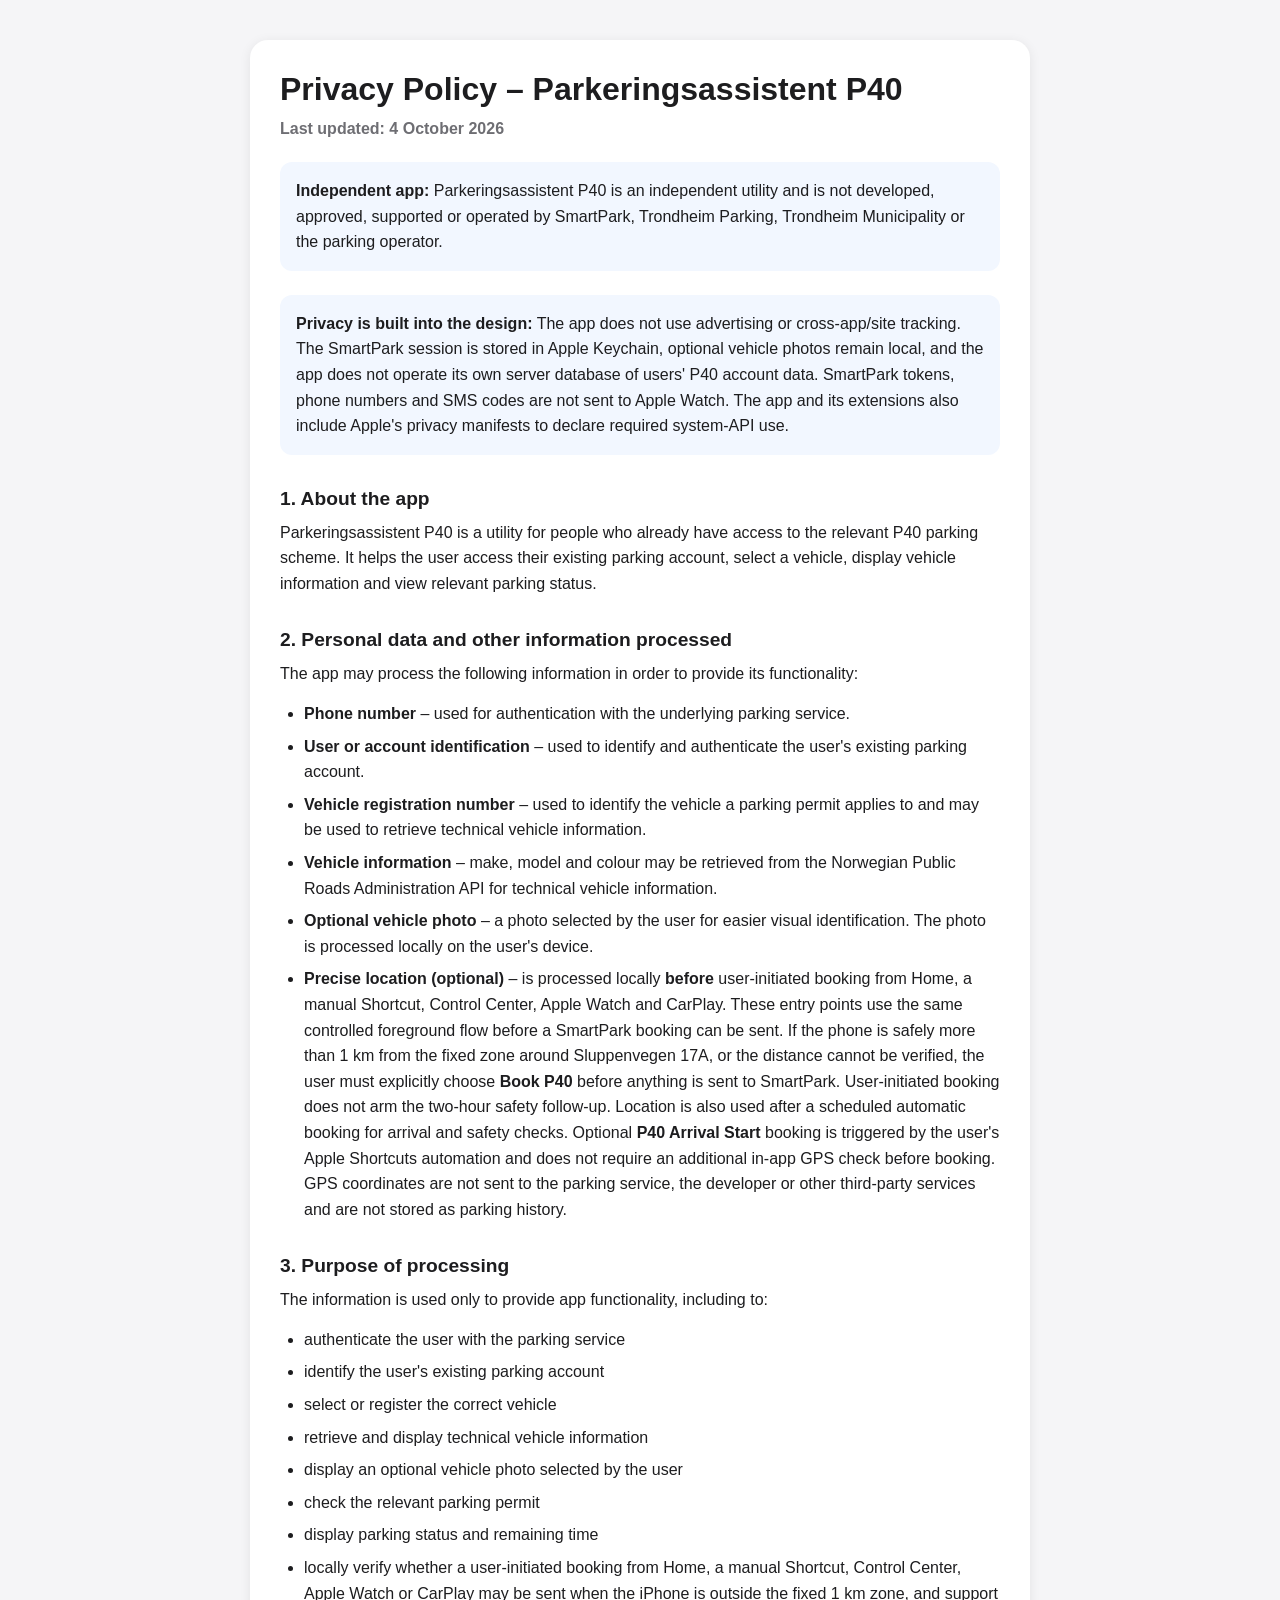
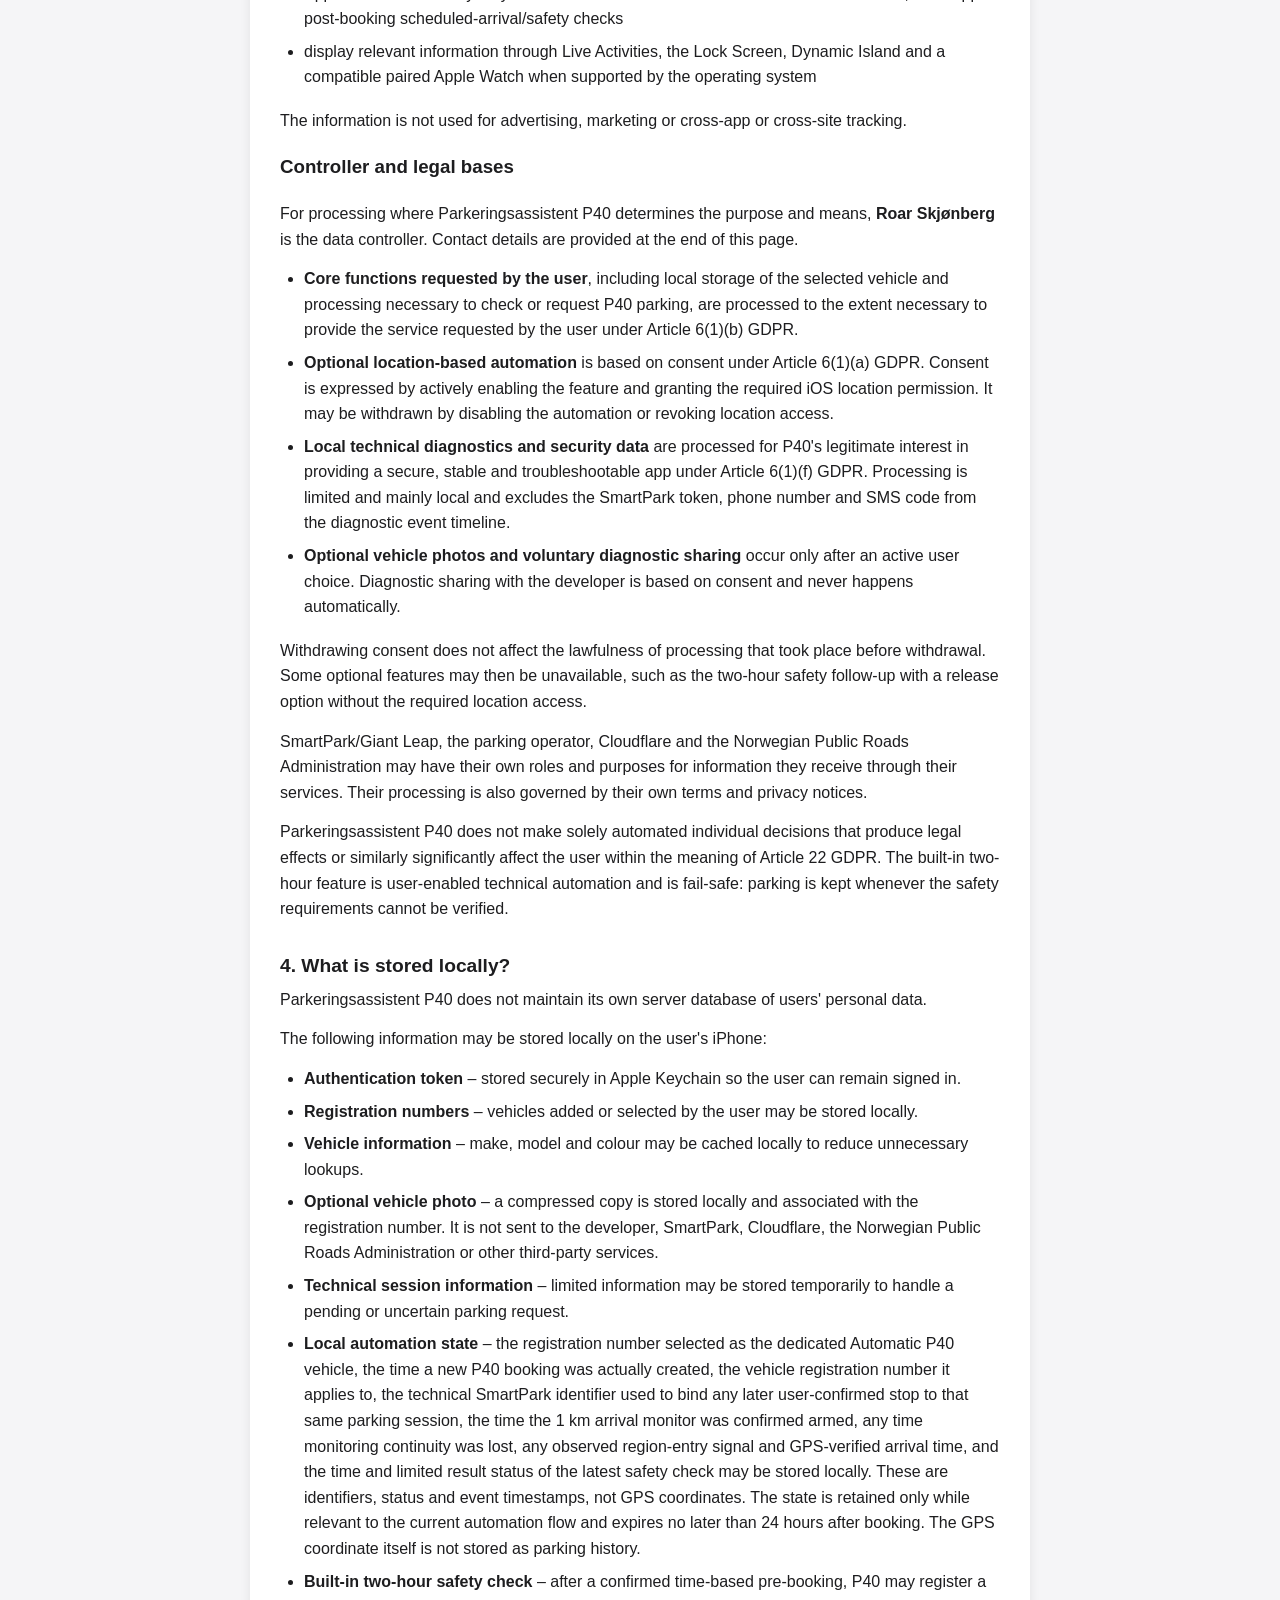
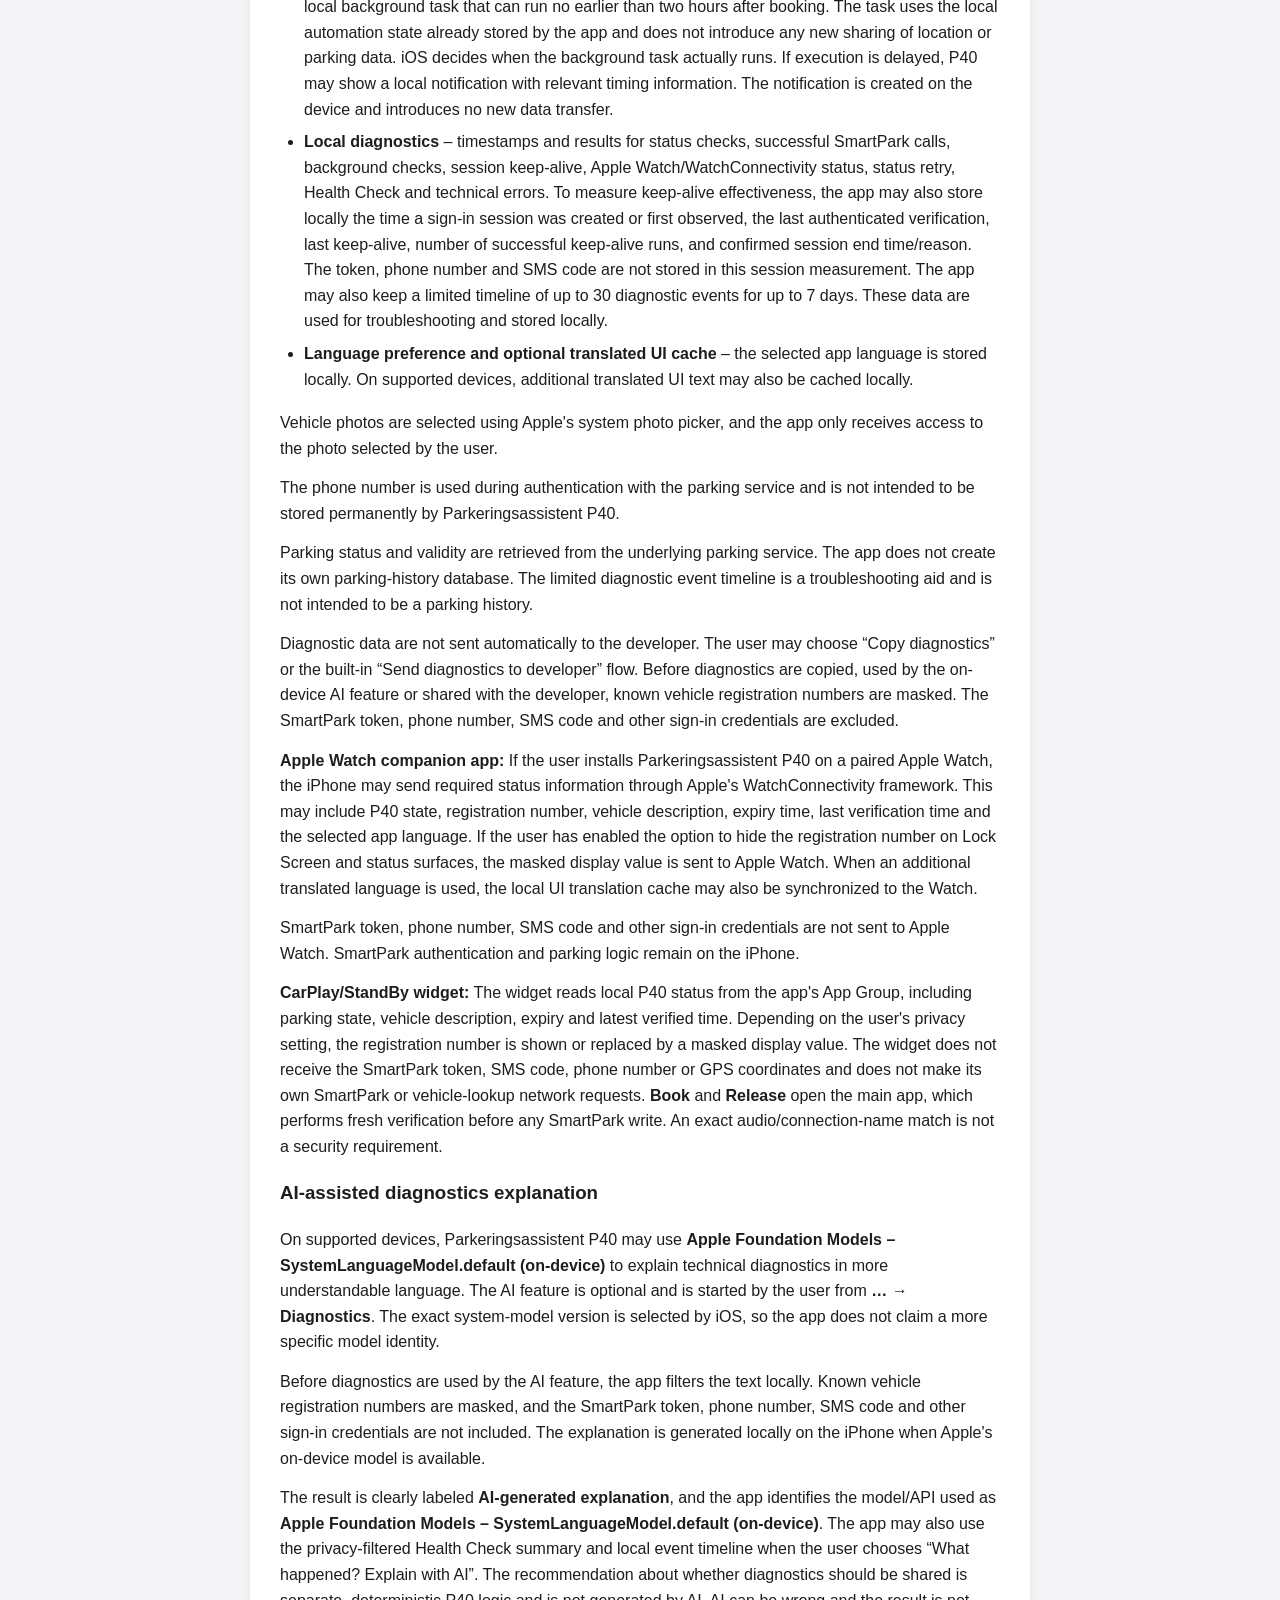
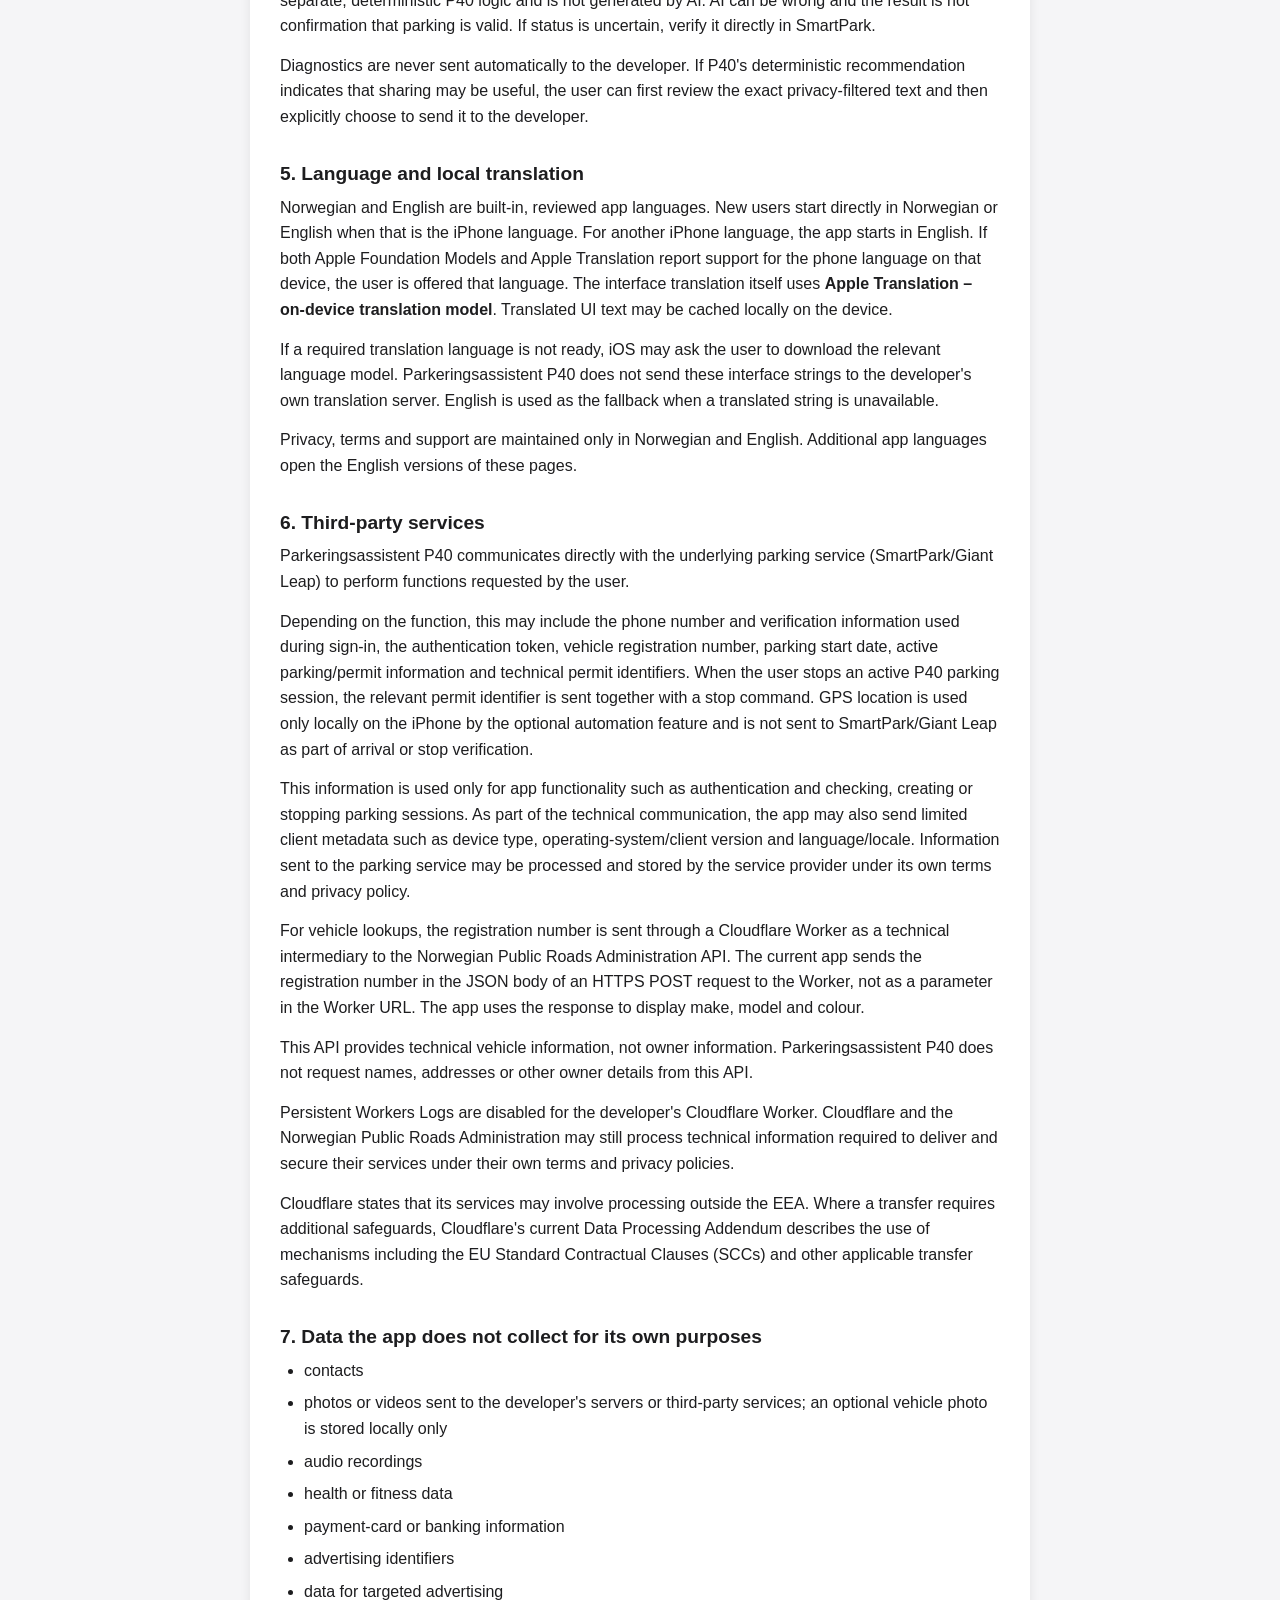
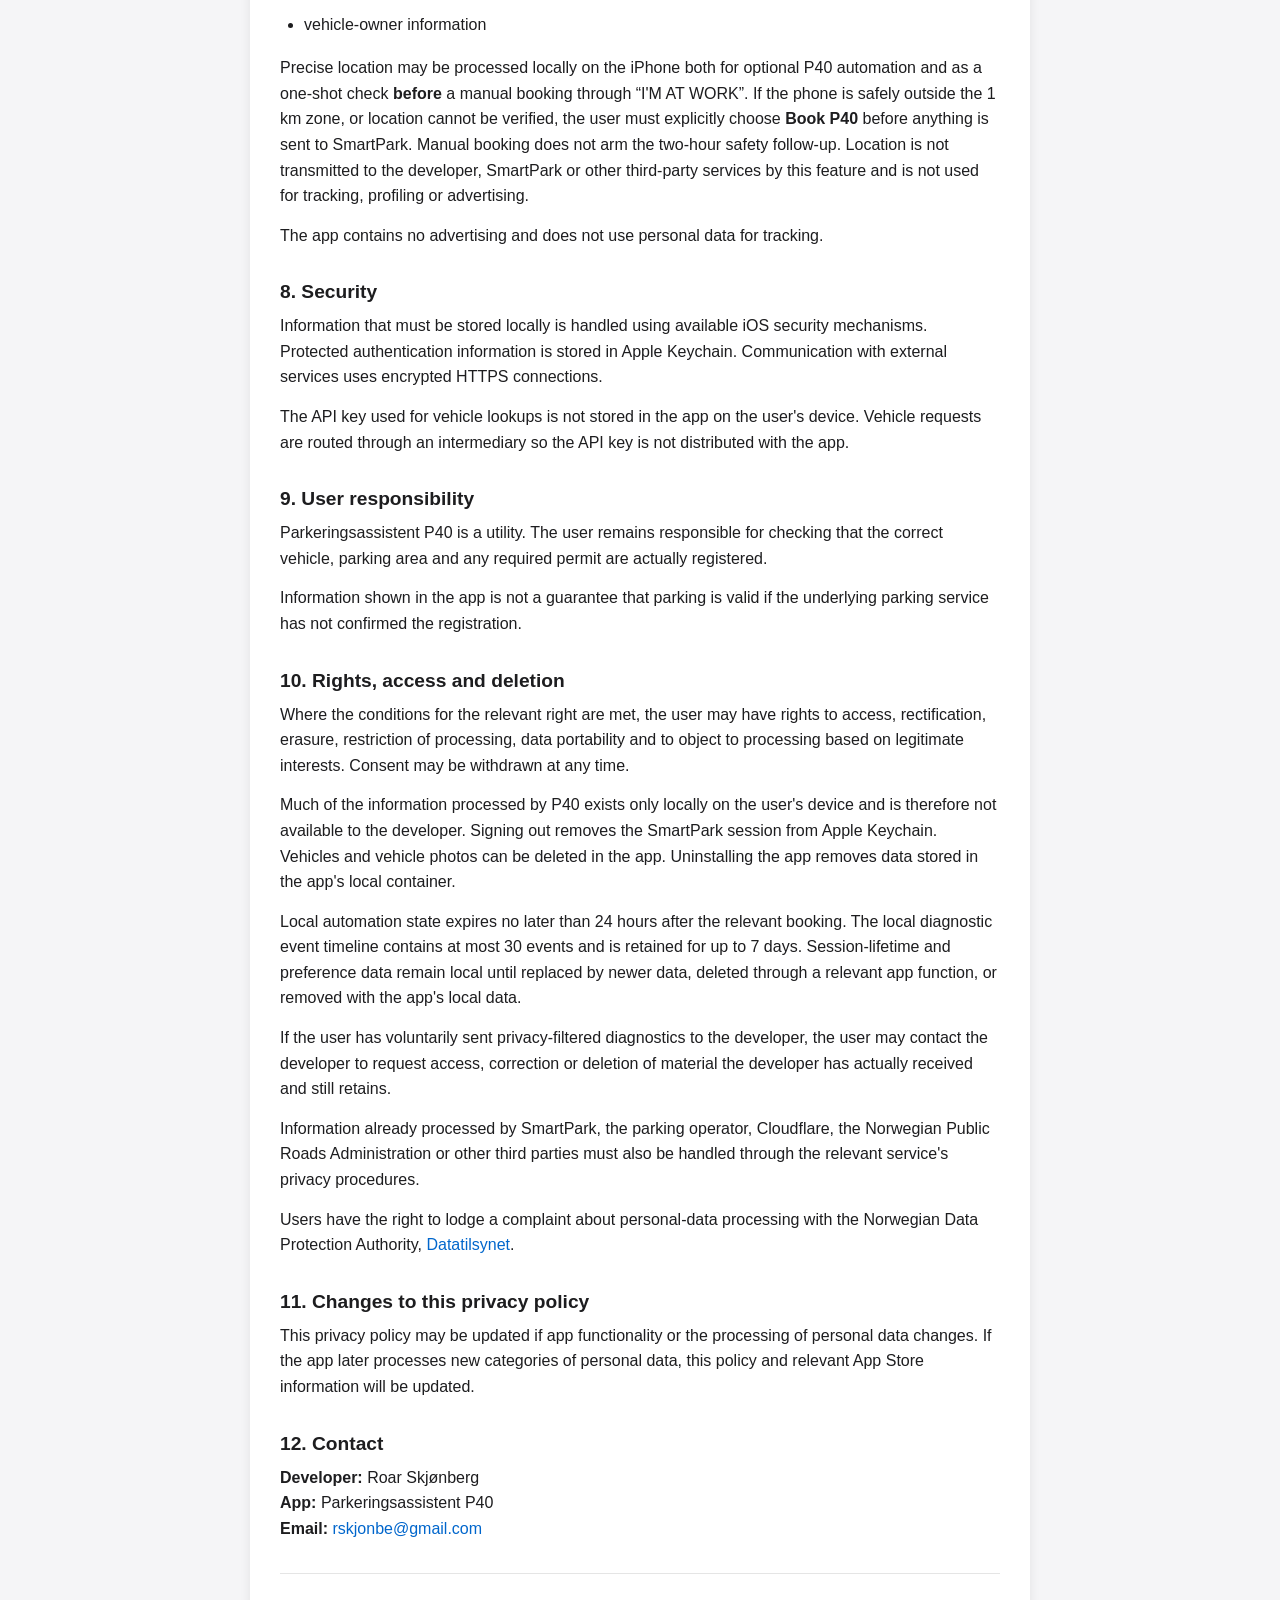
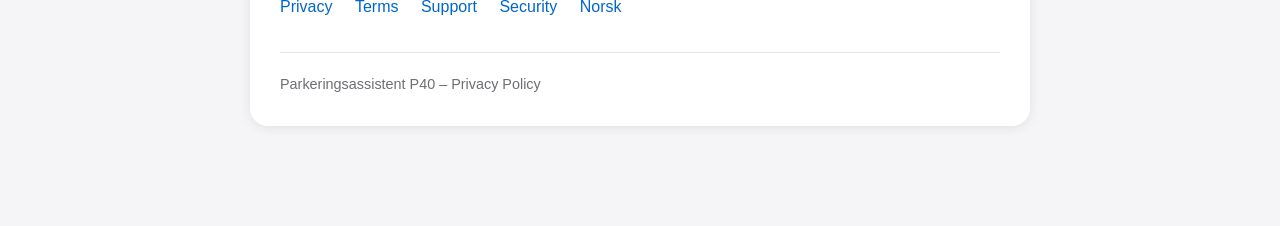
==== en/index.html @ 574c71ce "Docs: align English privacy with Build 72 safety flow" ====
<!DOCTYPE html>
<html lang="en">
<head>
  <meta charset="UTF-8">
  <meta name="viewport" content="width=device-width, initial-scale=1.0">
  <title>Privacy Policy – Parkeringsassistent P40</title>
  <link rel="stylesheet" href="../style.css">
</head>
<body>
<main>
  <div class="card">
    <h1>Privacy Policy – Parkeringsassistent P40</h1>

    <p class="updated"><strong>Last updated: 4 October 2026</strong></p>

    <div class="notice">
      <strong>Independent app:</strong>
      Parkeringsassistent P40 is an independent utility and is not developed,
      approved, supported or operated by SmartPark, Trondheim Parking,
      Trondheim Municipality or the parking operator.
    </div>

    <div class="notice">
      <strong>Privacy is built into the design:</strong>
      The app does not use advertising or cross-app/site tracking.
      The SmartPark session is stored in Apple Keychain, optional vehicle photos
      remain local, and the app does not operate its own server database of users'
      P40 account data. SmartPark tokens, phone numbers and SMS codes are not sent
      to Apple Watch. The app and its extensions also include Apple's privacy
      manifests to declare required system-API use.
    </div>

    <h2>1. About the app</h2>
    <p>
      Parkeringsassistent P40 is a utility for people who already have access
      to the relevant P40 parking scheme. It helps the user access their
      existing parking account, select a vehicle, display vehicle information
      and view relevant parking status.
    </p>

    <h2>2. Personal data and other information processed</h2>
    <p>The app may process the following information in order to provide its functionality:</p>
    <ul>
      <li><strong>Phone number</strong> – used for authentication with the underlying parking service.</li>
      <li><strong>User or account identification</strong> – used to identify and authenticate the user's existing parking account.</li>
      <li><strong>Vehicle registration number</strong> – used to identify the vehicle a parking permit applies to and may be used to retrieve technical vehicle information.</li>
      <li><strong>Vehicle information</strong> – make, model and colour may be retrieved from the Norwegian Public Roads Administration API for technical vehicle information.</li>
      <li><strong>Optional vehicle photo</strong> – a photo selected by the user for easier visual identification. The photo is processed locally on the user's device.</li>
      <li><strong>Precise location (optional)</strong> – is processed locally <strong>before</strong> user-initiated booking from Home, a manual Shortcut, Control Center, Apple Watch and CarPlay. These entry points use the same controlled foreground flow before a SmartPark booking can be sent. If the phone is safely more than 1 km from the fixed zone around Sluppenvegen 17A, or the distance cannot be verified, the user must explicitly choose <strong>Book P40</strong> before anything is sent to SmartPark. User-initiated booking does not arm the two-hour safety follow-up. Location is also used after a scheduled automatic booking for arrival and safety checks. Optional <strong>P40 Arrival Start</strong> booking is triggered by the user's Apple Shortcuts automation and does not require an additional in-app GPS check before booking. GPS coordinates are not sent to the parking service, the developer or other third-party services and are not stored as parking history.</li>
    </ul>

    <h2>3. Purpose of processing</h2>
    <p>The information is used only to provide app functionality, including to:</p>
    <ul>
      <li>authenticate the user with the parking service</li>
      <li>identify the user's existing parking account</li>
      <li>select or register the correct vehicle</li>
      <li>retrieve and display technical vehicle information</li>
      <li>display an optional vehicle photo selected by the user</li>
      <li>check the relevant parking permit</li>
      <li>display parking status and remaining time</li>
      <li>locally verify whether a user-initiated booking from Home, a manual Shortcut, Control Center, Apple Watch or CarPlay may be sent when the iPhone is outside the fixed 1 km zone, and support post-booking scheduled-arrival/safety checks</li>
      <li>display relevant information through Live Activities, the Lock Screen, Dynamic Island and a compatible paired Apple Watch when supported by the operating system</li>
    </ul>
    <p>The information is not used for advertising, marketing or cross-app or cross-site tracking.</p>

    <h3>Controller and legal bases</h3>
    <p>
      For processing where Parkeringsassistent P40 determines the purpose and
      means, <strong>Roar Skjønberg</strong> is the data controller. Contact
      details are provided at the end of this page.
    </p>
    <ul>
      <li>
        <strong>Core functions requested by the user</strong>, including local
        storage of the selected vehicle and processing necessary to check or
        request P40 parking, are processed to the extent necessary to provide
        the service requested by the user under Article 6(1)(b) GDPR.
      </li>
      <li>
        <strong>Optional location-based automation</strong> is based on consent
        under Article 6(1)(a) GDPR. Consent is expressed by actively enabling
        the feature and granting the required iOS location permission. It may
        be withdrawn by disabling the automation or revoking location access.
      </li>
      <li>
        <strong>Local technical diagnostics and security data</strong> are
        processed for P40's legitimate interest in providing a secure, stable
        and troubleshootable app under Article 6(1)(f) GDPR. Processing is
        limited and mainly local and excludes the SmartPark token, phone number
        and SMS code from the diagnostic event timeline.
      </li>
      <li>
        <strong>Optional vehicle photos and voluntary diagnostic sharing</strong>
        occur only after an active user choice. Diagnostic sharing with the
        developer is based on consent and never happens automatically.
      </li>
    </ul>
    <p>
      Withdrawing consent does not affect the lawfulness of processing that
      took place before withdrawal. Some optional features may then be
      unavailable, such as the two-hour safety follow-up with a release option without the required
      location access.
    </p>
    <p>
      SmartPark/Giant Leap, the parking operator, Cloudflare and the Norwegian
      Public Roads Administration may have their own roles and purposes for
      information they receive through their services. Their processing is also
      governed by their own terms and privacy notices.
    </p>
    <p>
      Parkeringsassistent P40 does not make solely automated individual
      decisions that produce legal effects or similarly significantly affect
      the user within the meaning of Article 22 GDPR. The built-in two-hour
      feature is user-enabled technical automation and is fail-safe: parking is
      kept whenever the safety requirements cannot be verified.
    </p>

    <h2>4. What is stored locally?</h2>
    <p>Parkeringsassistent P40 does not maintain its own server database of users' personal data.</p>
    <p>The following information may be stored locally on the user's iPhone:</p>
    <ul>
      <li><strong>Authentication token</strong> – stored securely in Apple Keychain so the user can remain signed in.</li>
      <li><strong>Registration numbers</strong> – vehicles added or selected by the user may be stored locally.</li>
      <li><strong>Vehicle information</strong> – make, model and colour may be cached locally to reduce unnecessary lookups.</li>
      <li><strong>Optional vehicle photo</strong> – a compressed copy is stored locally and associated with the registration number. It is not sent to the developer, SmartPark, Cloudflare, the Norwegian Public Roads Administration or other third-party services.</li>
      <li><strong>Technical session information</strong> – limited information may be stored temporarily to handle a pending or uncertain parking request.</li>
      <li><strong>Local automation state</strong> – the registration number selected as the dedicated Automatic P40 vehicle, the time a new P40 booking was actually created, the vehicle registration number it applies to, the technical SmartPark identifier used to bind any later user-confirmed stop to that same parking session, the time the 1 km arrival monitor was confirmed armed, any time monitoring continuity was lost, any observed region-entry signal and GPS-verified arrival time, and the time and limited result status of the latest safety check may be stored locally. These are identifiers, status and event timestamps, not GPS coordinates. The state is retained only while relevant to the current automation flow and expires no later than 24 hours after booking. The GPS coordinate itself is not stored as parking history.</li>
      <li>
        <strong>Built-in two-hour safety check</strong> – after a confirmed
        time-based pre-booking, P40 may register a local background task that
        can run no earlier than two hours after booking. The task uses the
        local automation state already stored by the app and does not introduce
        any new sharing of location or parking data. iOS decides when the
        background task actually runs. If execution is delayed, P40 may show
        a local notification with relevant timing information. The notification
        is created on the device and introduces no new data transfer.
      </li>

      <li><strong>Local diagnostics</strong> – timestamps and results for status checks, successful SmartPark calls, background checks, session keep-alive, Apple Watch/WatchConnectivity status, status retry, Health Check and technical errors. To measure keep-alive effectiveness, the app may also store locally the time a sign-in session was created or first observed, the last authenticated verification, last keep-alive, number of successful keep-alive runs, and confirmed session end time/reason. The token, phone number and SMS code are not stored in this session measurement. The app may also keep a limited timeline of up to 30 diagnostic events for up to 7 days. These data are used for troubleshooting and stored locally.</li>
      <li><strong>Language preference and optional translated UI cache</strong> – the selected app language is stored locally. On supported devices, additional translated UI text may also be cached locally.</li>
    </ul>

    <p>
      Vehicle photos are selected using Apple's system photo picker, and the app
      only receives access to the photo selected by the user.
    </p>
    <p>
      The phone number is used during authentication with the parking service
      and is not intended to be stored permanently by Parkeringsassistent P40.
    </p>
    <p>
      Parking status and validity are retrieved from the underlying parking
      service. The app does not create its own parking-history database. The
      limited diagnostic event timeline is a troubleshooting aid and is not
      intended to be a parking history.
    </p>
    <p>
      Diagnostic data are not sent automatically to the developer. The user may
      choose “Copy diagnostics” or the built-in “Send diagnostics to developer”
      flow. Before diagnostics are copied, used by the on-device AI feature or
      shared with the developer, known vehicle registration numbers are masked.
      The SmartPark token, phone number, SMS code and other sign-in credentials
      are excluded.
    </p>

    <p>
      <strong>Apple Watch companion app:</strong> If the user installs
      Parkeringsassistent P40 on a paired Apple Watch, the iPhone may send
      required status information through Apple's WatchConnectivity framework.
      This may include P40 state, registration number, vehicle description,
      expiry time, last verification time and the selected app language. If the
      user has enabled the option to hide the registration number on Lock
      Screen and status surfaces, the masked display value is sent to Apple Watch.
      When an additional translated language is used, the local UI translation
      cache may also be synchronized to the Watch.
    </p>
    <p>
      SmartPark token, phone number, SMS code and other sign-in credentials are
      not sent to Apple Watch. SmartPark authentication and parking logic remain
      on the iPhone.
    </p>

    <p>
      <strong>CarPlay/StandBy widget:</strong> The widget reads local P40 status from
      the app's App Group, including parking state, vehicle description, expiry
      and latest verified time. Depending on the user's privacy setting, the
      registration number is shown or replaced by a masked display value. The
      widget does not receive the SmartPark token, SMS code, phone number or GPS
      coordinates and does not make its own SmartPark or vehicle-lookup network
      requests. <strong>Book</strong> and <strong>Release</strong> open the main
      app, which performs fresh verification before any SmartPark write. An exact
      audio/connection-name match is not a security requirement.
    </p>

    <h3>AI-assisted diagnostics explanation</h3>

    <p>
      On supported devices, Parkeringsassistent P40 may use
      <strong>Apple Foundation Models – SystemLanguageModel.default (on-device)</strong>
      to explain technical diagnostics in more understandable language. The AI
      feature is optional and is started by the user from
      <strong>… → Diagnostics</strong>. The exact system-model version is selected
      by iOS, so the app does not claim a more specific model identity.
    </p>

    <p>
      Before diagnostics are used by the AI feature, the app filters the text
      locally. Known vehicle registration numbers are masked, and the SmartPark
      token, phone number, SMS code and other sign-in credentials are not
      included. The explanation is generated locally on the iPhone when Apple's
      on-device model is available.
    </p>

    <p>
      The result is clearly labeled <strong>AI-generated explanation</strong>,
      and the app identifies the model/API used as
      <strong>Apple Foundation Models – SystemLanguageModel.default (on-device)</strong>.
      The app may also use the privacy-filtered Health Check summary and local
      event timeline when the user chooses “What happened? Explain with AI”.
      The recommendation about whether diagnostics should be shared is separate,
      deterministic P40 logic and is not generated by AI. AI can be wrong and
      the result is not confirmation that parking is valid. If status is
      uncertain, verify it directly in SmartPark.
    </p>

    <p>
      Diagnostics are never sent automatically to the developer. If P40's
      deterministic recommendation indicates that sharing may be useful, the
      user can first review the exact privacy-filtered text and then explicitly
      choose to send it to the developer.
    </p>

    <h2>5. Language and local translation</h2>
    <p>
      Norwegian and English are built-in, reviewed app languages. New users
      start directly in Norwegian or English when that is the iPhone language.
      For another iPhone language, the app starts in English. If both Apple
      Foundation Models and Apple Translation report support for the phone
      language on that device, the user is offered that language. The interface
      translation itself uses <strong>Apple Translation – on-device translation
      model</strong>. Translated UI text may be cached locally on the device.
    </p>
    <p>
      If a required translation language is not ready, iOS may ask the user to
      download the relevant language model. Parkeringsassistent P40 does not
      send these interface strings to the developer's own translation server.
      English is used as the fallback when a translated string is unavailable.
    </p>
    <p>
      Privacy, terms and support are maintained only in Norwegian and English.
      Additional app languages open the English versions of these pages.
    </p>

    <h2>6. Third-party services</h2>
    <p>
      Parkeringsassistent P40 communicates directly with the underlying parking
      service (SmartPark/Giant Leap) to perform functions requested by the user.
    </p>
    <p>
      Depending on the function, this may include the phone number and
      verification information used during sign-in, the authentication token,
      vehicle registration number, parking start date, active parking/permit
      information and technical permit identifiers. When the user stops an
      active P40 parking session, the relevant permit identifier is sent together
      with a stop command. GPS location is used only locally on the iPhone by the optional automation feature and is not sent to SmartPark/Giant Leap as part of arrival or stop verification.
    </p>
    <p>
      This information is used only for app functionality such as
      authentication and checking, creating or stopping parking sessions. As
      part of the technical communication, the app may also send limited client
      metadata such as device type, operating-system/client version and
      language/locale. Information sent to the parking service may be processed
      and stored by the service provider under its own terms and privacy policy.
    </p>
    <p>
      For vehicle lookups, the registration number is sent through a Cloudflare
      Worker as a technical intermediary to the Norwegian Public Roads
      Administration API. The current app sends the registration number in the
      JSON body of an HTTPS POST request to the Worker, not as a parameter in the
      Worker URL. The app uses the response to display make, model and colour.
    </p>
    <p>
      This API provides technical vehicle information, not owner information.
      Parkeringsassistent P40 does not request names, addresses or other owner
      details from this API.
    </p>
    <p>
      Persistent Workers Logs are disabled for the developer's Cloudflare
      Worker. Cloudflare and the Norwegian Public Roads Administration may still
      process technical information required to deliver and secure their
      services under their own terms and privacy policies.
    </p>
    <p>
      Cloudflare states that its services may involve processing outside the
      EEA. Where a transfer requires additional safeguards, Cloudflare's
      current Data Processing Addendum describes the use of mechanisms
      including the EU Standard Contractual Clauses (SCCs) and other applicable
      transfer safeguards.
    </p>

    <h2>7. Data the app does not collect for its own purposes</h2>
    <ul>
      <li>contacts</li>
      <li>photos or videos sent to the developer's servers or third-party services; an optional vehicle photo is stored locally only</li>
      <li>audio recordings</li>
      <li>health or fitness data</li>
      <li>payment-card or banking information</li>
      <li>advertising identifiers</li>
      <li>data for targeted advertising</li>
      <li>vehicle-owner information</li>
    </ul>
    <p>
      Precise location may be processed locally on the iPhone both for optional P40
      automation and as a one-shot check <strong>before</strong> a manual booking
      through “I'M AT WORK”. If the phone is safely outside the 1 km zone, or
      location cannot be verified, the user must explicitly choose
      <strong>Book P40</strong> before anything is sent to SmartPark. Manual
      booking does not arm the two-hour safety follow-up. Location
      is not transmitted to the developer, SmartPark or other third-party
      services by this feature and is not used for tracking, profiling or
      advertising.
    </p>
    <p>The app contains no advertising and does not use personal data for tracking.</p>

    <h2>8. Security</h2>
    <p>
      Information that must be stored locally is handled using available iOS
      security mechanisms. Protected authentication information is stored in
      Apple Keychain. Communication with external services uses encrypted HTTPS
      connections.
    </p>
    <p>
      The API key used for vehicle lookups is not stored in the app on the
      user's device. Vehicle requests are routed through an intermediary so the
      API key is not distributed with the app.
    </p>

    <h2>9. User responsibility</h2>
    <p>
      Parkeringsassistent P40 is a utility. The user remains responsible for
      checking that the correct vehicle, parking area and any required permit
      are actually registered.
    </p>
    <p>
      Information shown in the app is not a guarantee that parking is valid if
      the underlying parking service has not confirmed the registration.
    </p>

    <h2>10. Rights, access and deletion</h2>
    <p>
      Where the conditions for the relevant right are met, the user may have
      rights to access, rectification, erasure, restriction of processing,
      data portability and to object to processing based on legitimate
      interests. Consent may be withdrawn at any time.
    </p>
    <p>
      Much of the information processed by P40 exists only locally on the
      user's device and is therefore not available to the developer. Signing
      out removes the SmartPark session from Apple Keychain. Vehicles and
      vehicle photos can be deleted in the app. Uninstalling the app removes
      data stored in the app's local container.
    </p>
    <p>
      Local automation state expires no later than 24 hours after the relevant
      booking. The local diagnostic event timeline contains at most 30 events
      and is retained for up to 7 days. Session-lifetime and preference data
      remain local until replaced by newer data, deleted through a relevant app
      function, or removed with the app's local data.
    </p>
    <p>
      If the user has voluntarily sent privacy-filtered diagnostics to the
      developer, the user may contact the developer to request access,
      correction or deletion of material the developer has actually received
      and still retains.
    </p>
    <p>
      Information already processed by SmartPark, the parking operator,
      Cloudflare, the Norwegian Public Roads Administration or other third
      parties must also be handled through the relevant service's privacy
      procedures.
    </p>
    <p>
      Users have the right to lodge a complaint about personal-data processing
      with the Norwegian Data Protection Authority,
      <a href="https://www.datatilsynet.no/en/">Datatilsynet</a>.
    </p>

    <h2>11. Changes to this privacy policy</h2>
    <p>
      This privacy policy may be updated if app functionality or the processing
      of personal data changes. If the app later processes new categories of
      personal data, this policy and relevant App Store information will be
      updated.
    </p>

    <h2>12. Contact</h2>
    <p>
      <strong>Developer:</strong> Roar Skjønberg<br>
      <strong>App:</strong> Parkeringsassistent P40<br>
      <strong>Email:</strong> <a href="mailto:rskjonbe@gmail.com">rskjonbe@gmail.com</a>
    </p>

    <nav>
      <a href="./">Privacy</a>
      <a href="vilkar.html">Terms</a>
      <a href="support.html">Support</a>
      <a href="security.html">Security</a>
      <a href="../">Norsk</a>
    </nav>

    <footer>Parkeringsassistent P40 – Privacy Policy</footer>

  </div>
</main>
</body>
</html>
---- style.css ----
:root {
  color-scheme: light dark;

  --background: #f5f5f7;
  --card-background: #ffffff;
  --text: #1d1d1f;
  --secondary-text: #6e6e73;
  --border: #e5e5e5;
  --notice-background: #f2f7ff;
  --link: #0066cc;
}

@media (prefers-color-scheme: dark) {
  :root {
    --background: #111113;
    --card-background: #1c1c1e;
    --text: #f5f5f7;
    --secondary-text: #a1a1a6;
    --border: #333336;
    --notice-background: #202a3a;
    --link: #5ac8fa;
  }
}

* {
  box-sizing: border-box;
}

html {
  -webkit-text-size-adjust: 100%;
}

body {
  margin: 0;

  font-family:
    -apple-system,
    BlinkMacSystemFont,
    "Segoe UI",
    Roboto,
    Helvetica,
    Arial,
    sans-serif;

  line-height: 1.6;

  background: var(--background);
  color: var(--text);
}

main {
  width: 100%;
  max-width: 820px;

  margin: 40px auto;

  padding:
    0
    20px
    60px;
}

.card {
  background: var(--card-background);

  border-radius: 18px;

  padding: 30px;

  box-shadow:
    0
    2px
    12px
    rgba(0, 0, 0, 0.08);
}

h1 {
  margin-top: 0;
  margin-bottom: 8px;

  font-size: 2rem;
  line-height: 1.2;
}

h2 {
  margin-top: 32px;
  margin-bottom: 8px;

  font-size: 1.2rem;
  line-height: 1.3;
}

p {
  margin:
    8px
    0
    14px;
}

ul {
  margin-top: 8px;
  margin-bottom: 18px;

  padding-left: 24px;
}

li {
  margin-bottom: 7px;
}

.updated,
.intro,
.secondary {
  color: var(--secondary-text);
}

.notice {
  margin:
    20px
    0
    24px;

  padding: 16px;

  border-radius: 12px;

  background: var(--notice-background);
}

a {
  color: var(--link);

  text-decoration: none;
}

a:hover {
  text-decoration: underline;
}

a:focus-visible {
  outline:
    2px
    solid
    var(--link);

  outline-offset: 3px;

  border-radius: 4px;
}

nav {
  margin-top: 32px;

  padding-top: 20px;

  border-top:
    1px
    solid
    var(--border);
}

nav a {
  display: inline-block;

  margin-right: 18px;
  margin-bottom: 8px;
}

footer {
  margin-top: 24px;

  padding-top: 20px;

  border-top:
    1px
    solid
    var(--border);

  color: var(--secondary-text);

  font-size: 0.9rem;
}

strong {
  font-weight: 600;
}

@media (max-width: 600px) {

  main {
    margin: 20px auto;

    padding:
      0
      12px
      40px;
  }

  .card {
    padding: 20px;

    border-radius: 14px;
  }

  h1 {
    font-size: 1.65rem;
  }

  h2 {
    margin-top: 28px;

    font-size: 1.15rem;
  }

  nav a {
    display: block;

    margin:
      6px
      0;
  }
}


/* Automation help */
.eyebrow {
  margin-bottom: 6px;
  color: var(--secondary-text);
  font-size: 0.82rem;
  font-weight: 700;
  letter-spacing: 0.08em;
  text-transform: uppercase;
}

.split-grid {
  display: grid;
  grid-template-columns: repeat(2, minmax(0, 1fr));
  gap: 14px;
  margin: 16px 0 22px;
}

.panel,
.step,
.flow-item,
.check-row {
  border: 1px solid var(--border);
  border-radius: 14px;
  background: color-mix(in srgb, var(--card-background) 94%, var(--background));
}

.panel {
  padding: 16px 18px;
}

.panel h3 {
  margin: 0 0 8px;
  font-size: 1rem;
}

.good-panel {
  border-color: color-mix(in srgb, #34c759 45%, var(--border));
}

.step {
  margin: 12px 0 20px;
  padding: 16px 18px;
}

.step ol {
  margin-bottom: 4px;
  padding-left: 24px;
}

.checklist,
.flow-list {
  display: grid;
  gap: 10px;
  margin: 14px 0 22px;
}

.check-row {
  display: grid;
  grid-template-columns: 32px 1fr;
  gap: 12px;
  align-items: start;
  padding: 12px 14px;
}

.check-row span {
  display: grid;
  width: 28px;
  height: 28px;
  place-items: center;
  border-radius: 50%;
  background: var(--notice-background);
  font-size: 0.82rem;
  font-weight: 700;
}

.check-row p {
  margin: 2px 0;
}

.flow-item {
  padding: 12px 14px;
}

.warning {
  margin: 18px 0 24px;
  padding: 16px;
  border: 1px solid color-mix(in srgb, #ff9f0a 50%, var(--border));
  border-radius: 12px;
  background: color-mix(in srgb, #ff9f0a 10%, var(--card-background));
}

@media (max-width: 680px) {
  .split-grid {
    grid-template-columns: 1fr;
  }
}
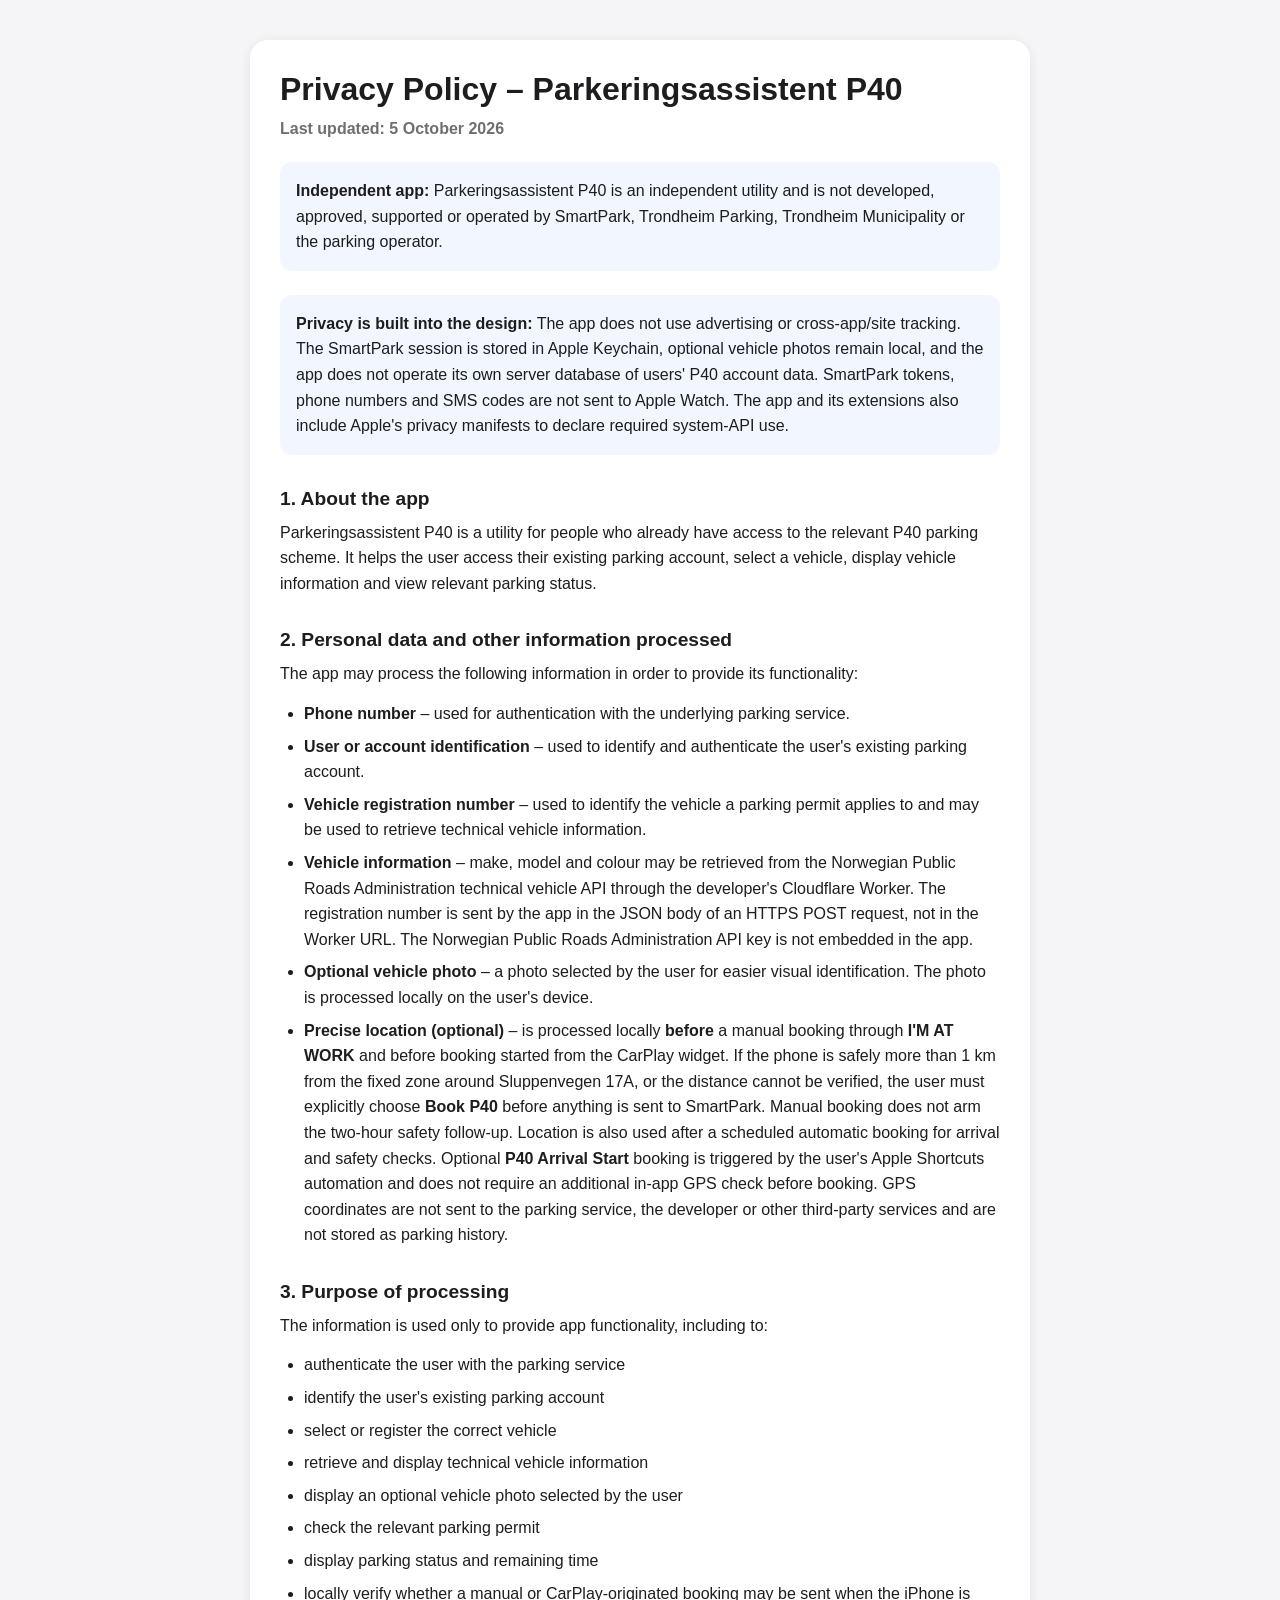
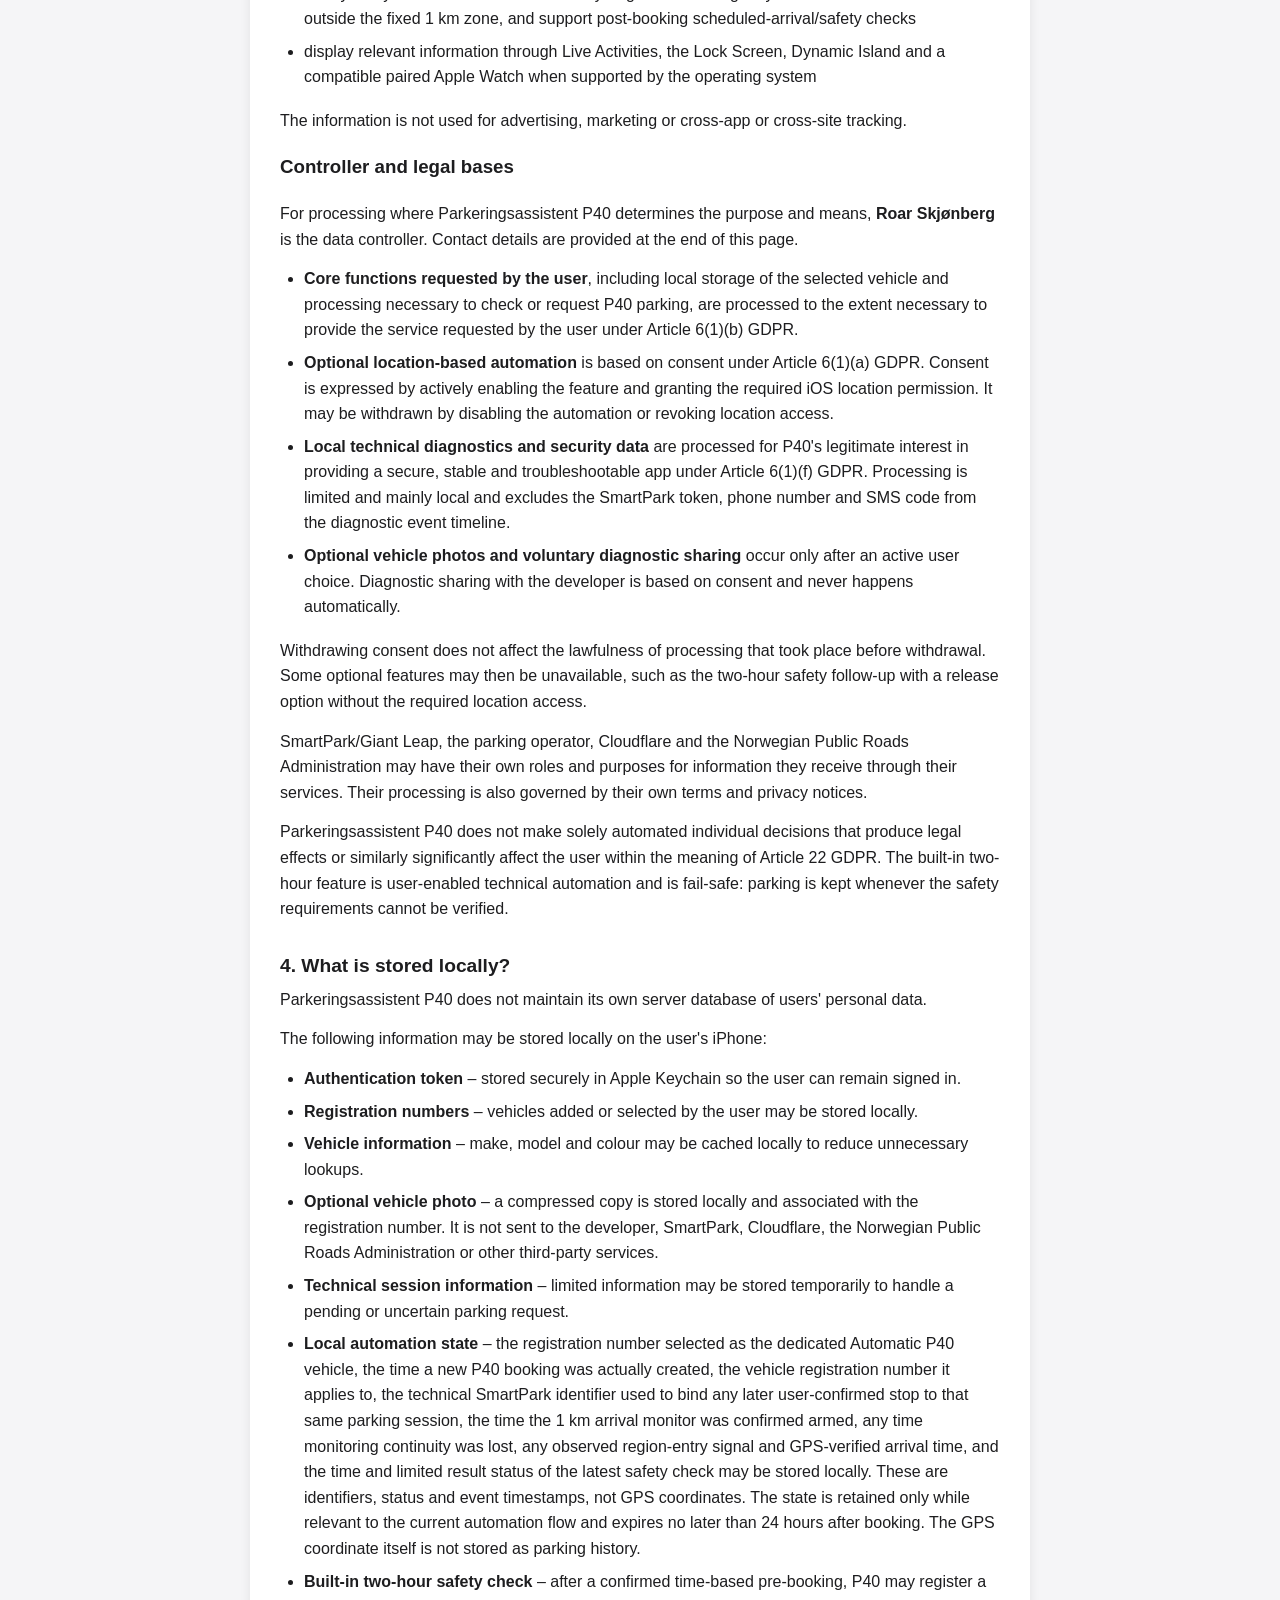
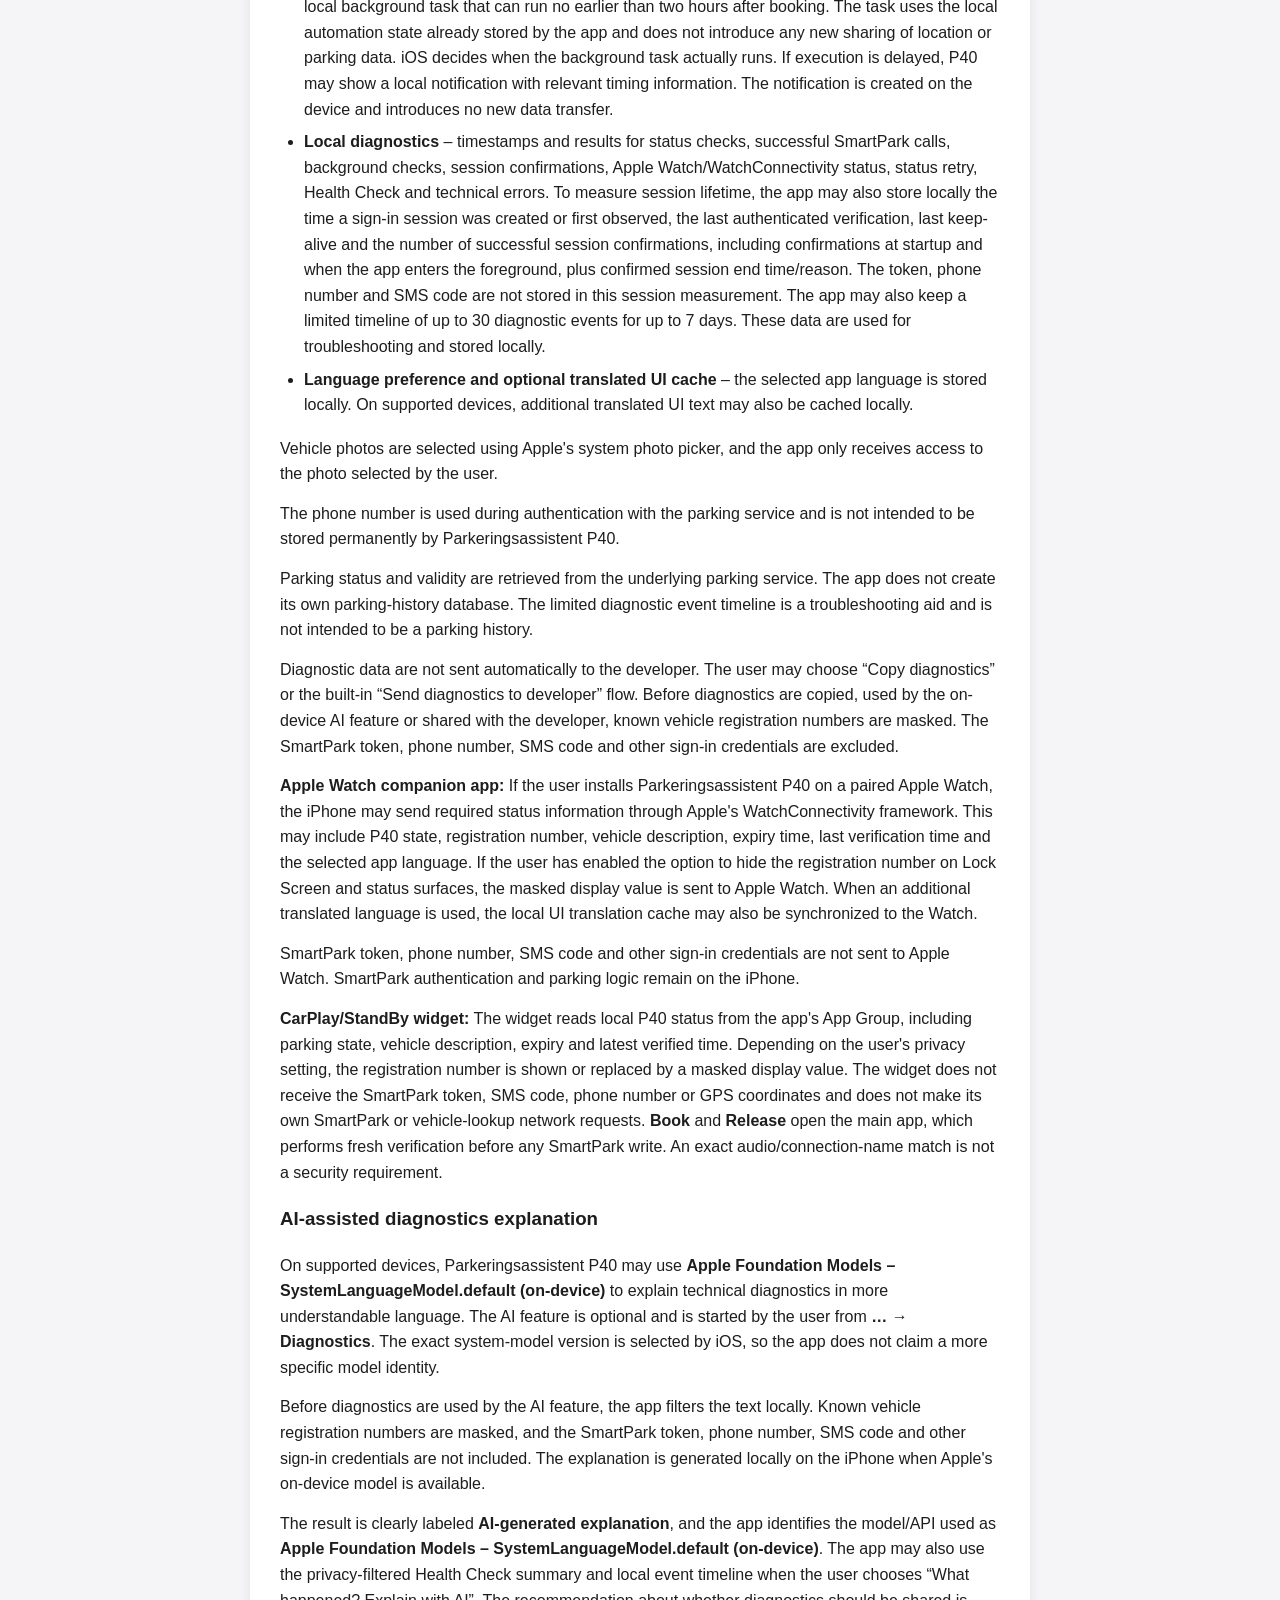
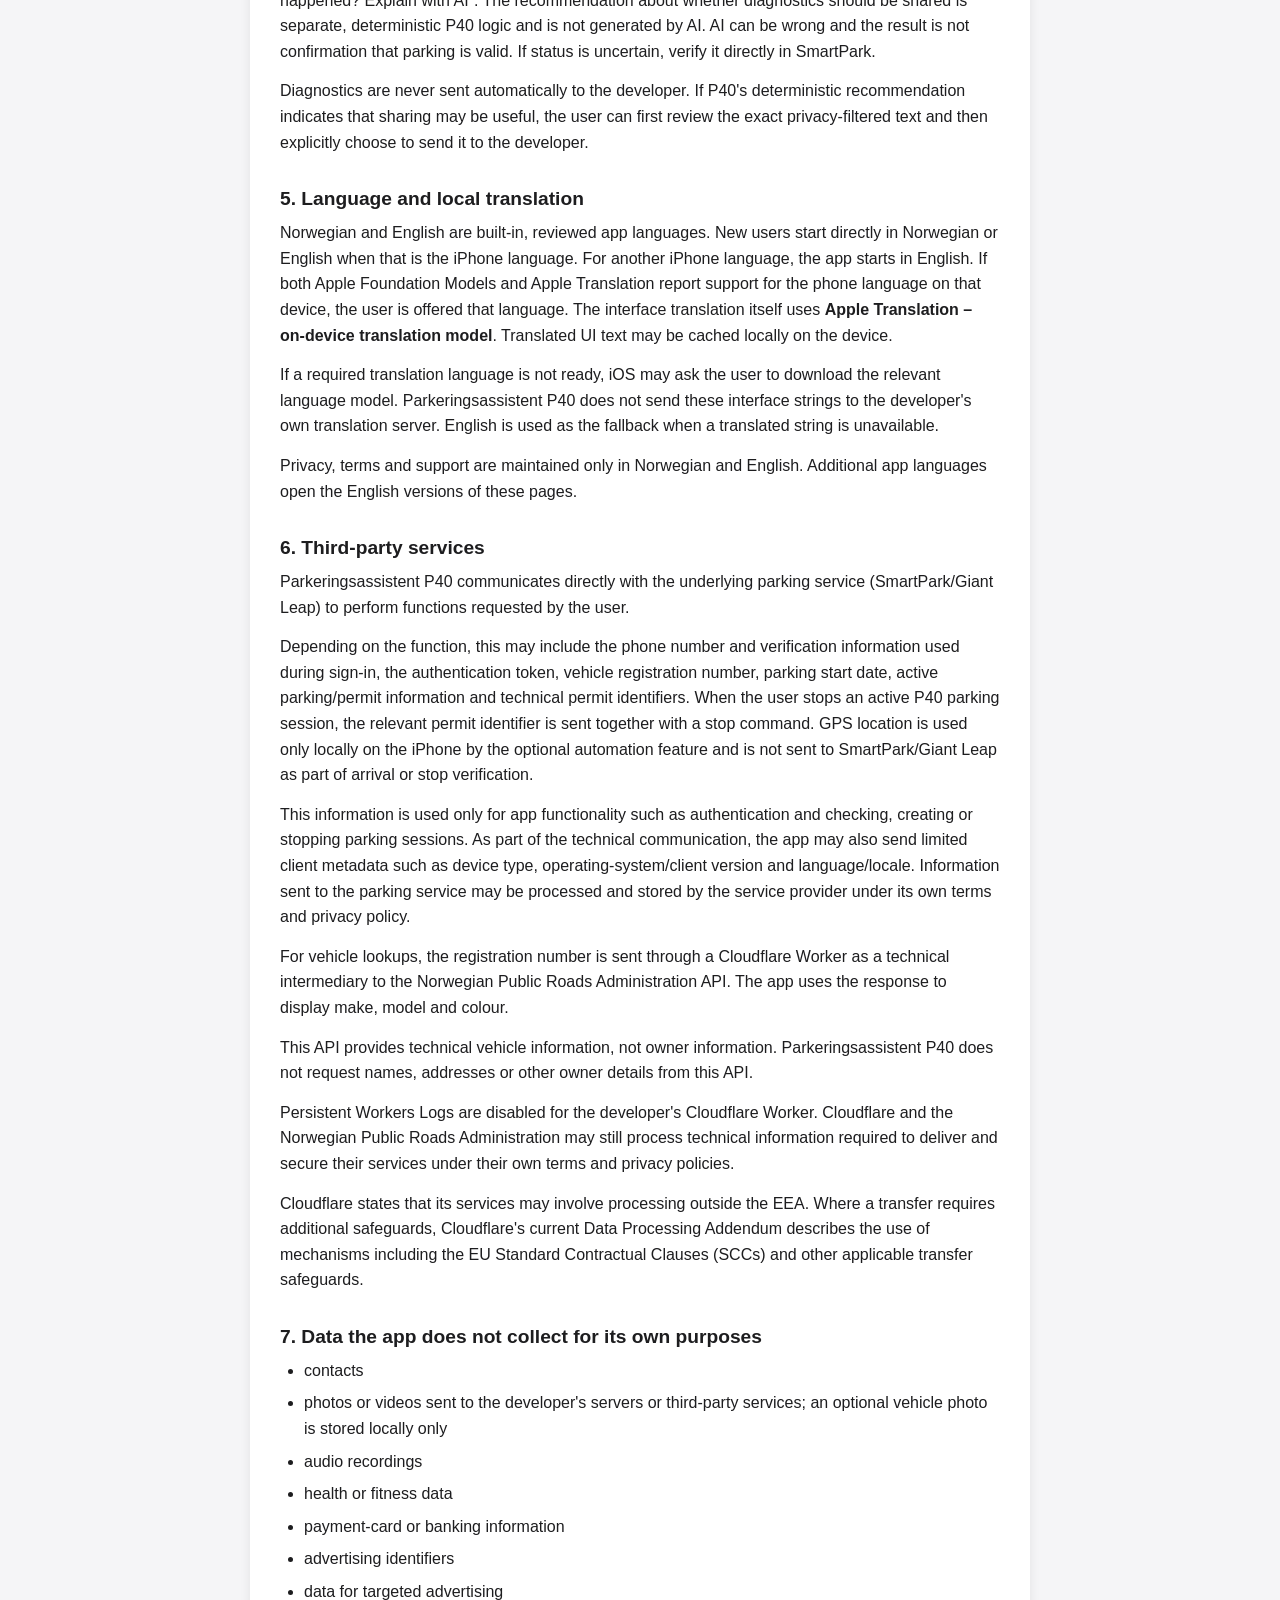
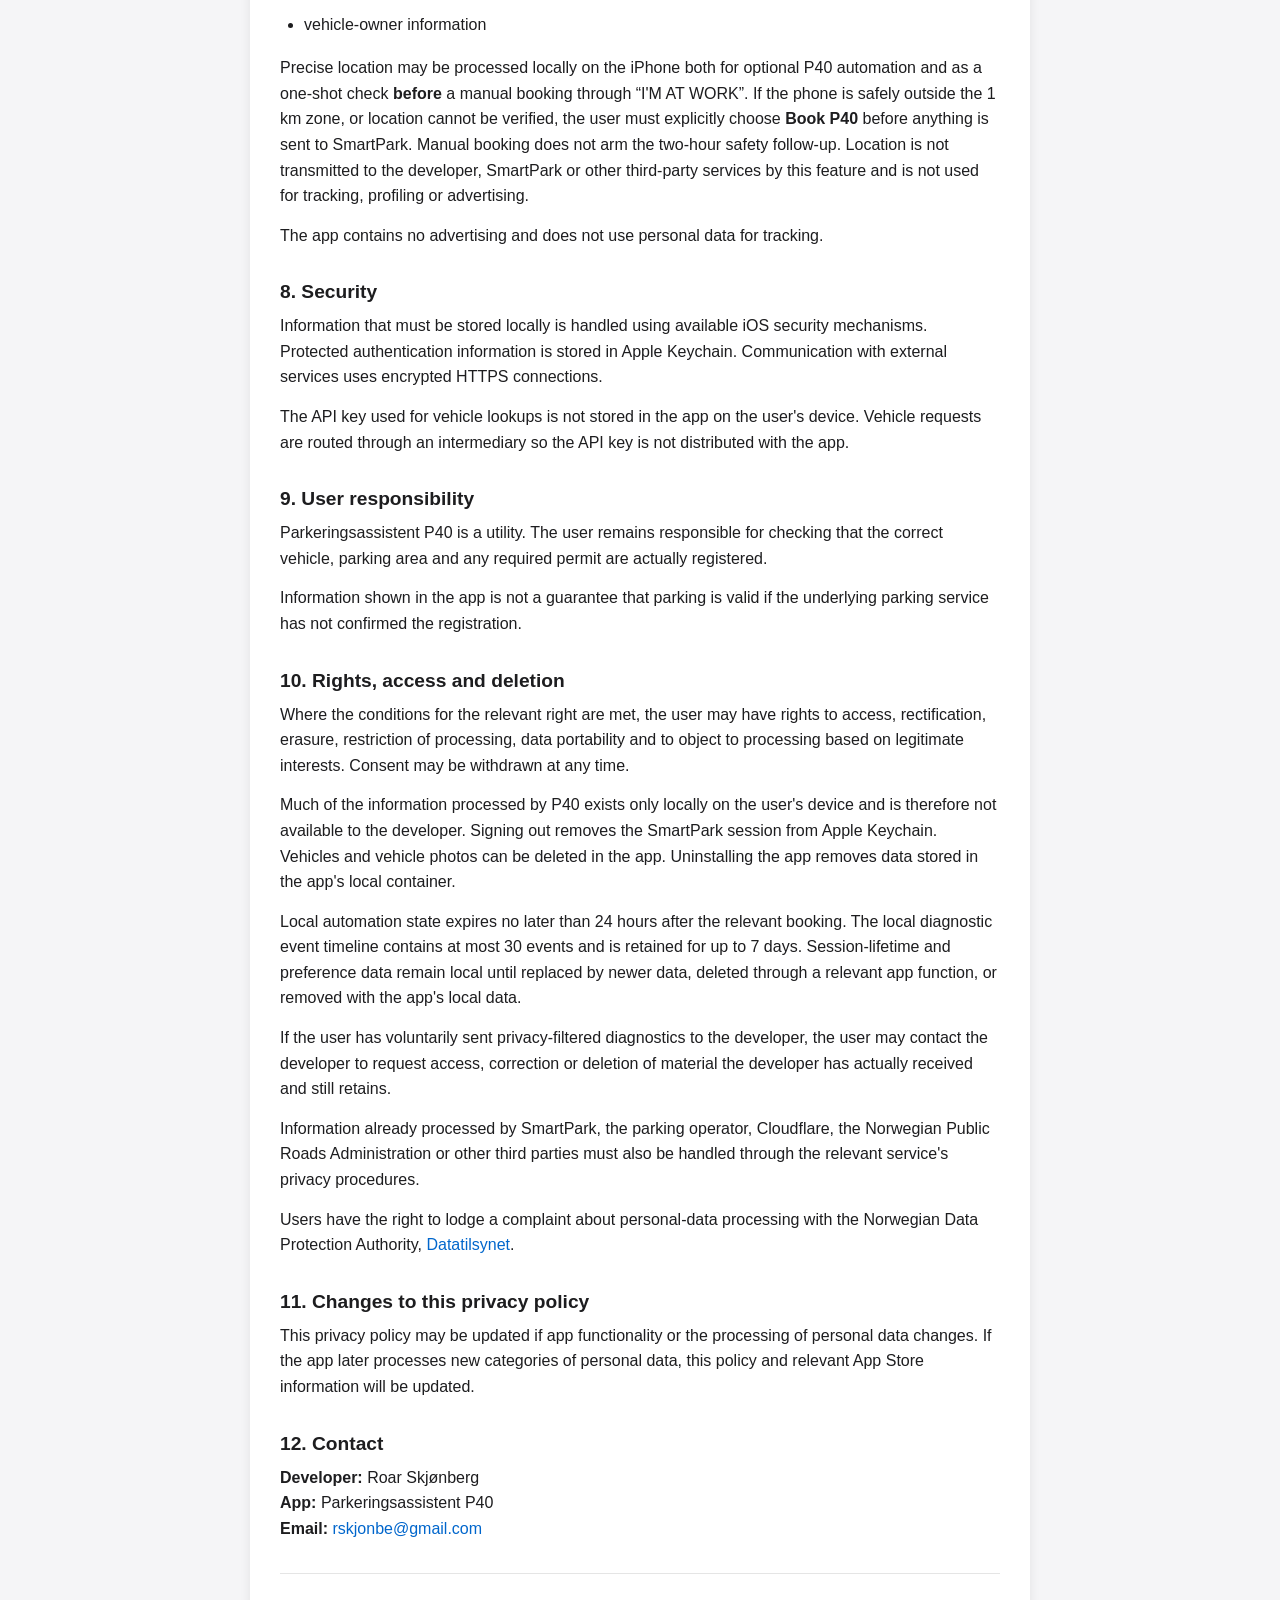
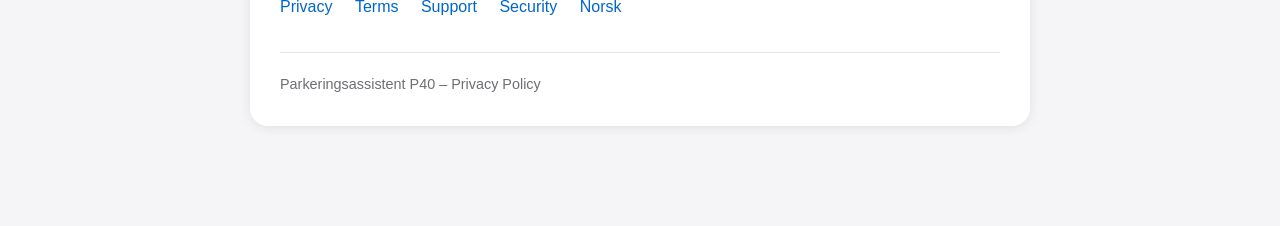
==== commit 83c47014: "Docs: align English privacy notice with Build 74" ====
--- a/en/index.html
+++ b/en/index.html
@@ -11,7 +11,7 @@
   <div class="card">
     <h1>Privacy Policy – Parkeringsassistent P40</h1>
 
-    <p class="updated"><strong>Last updated: 4 October 2026</strong></p>
+    <p class="updated"><strong>Last updated: 5 October 2026</strong></p>
 
     <div class="notice">
       <strong>Independent app:</strong>
@@ -44,9 +44,9 @@
       <li><strong>Phone number</strong> – used for authentication with the underlying parking service.</li>
       <li><strong>User or account identification</strong> – used to identify and authenticate the user's existing parking account.</li>
       <li><strong>Vehicle registration number</strong> – used to identify the vehicle a parking permit applies to and may be used to retrieve technical vehicle information.</li>
-      <li><strong>Vehicle information</strong> – make, model and colour may be retrieved from the Norwegian Public Roads Administration API for technical vehicle information.</li>
+      <li><strong>Vehicle information</strong> – make, model and colour may be retrieved from the Norwegian Public Roads Administration technical vehicle API through the developer's Cloudflare Worker. The registration number is sent by the app in the JSON body of an HTTPS POST request, not in the Worker URL. The Norwegian Public Roads Administration API key is not embedded in the app.</li>
       <li><strong>Optional vehicle photo</strong> – a photo selected by the user for easier visual identification. The photo is processed locally on the user's device.</li>
-      <li><strong>Precise location (optional)</strong> – is processed locally <strong>before</strong> user-initiated booking from Home, a manual Shortcut, Control Center, Apple Watch and CarPlay. These entry points use the same controlled foreground flow before a SmartPark booking can be sent. If the phone is safely more than 1 km from the fixed zone around Sluppenvegen 17A, or the distance cannot be verified, the user must explicitly choose <strong>Book P40</strong> before anything is sent to SmartPark. User-initiated booking does not arm the two-hour safety follow-up. Location is also used after a scheduled automatic booking for arrival and safety checks. Optional <strong>P40 Arrival Start</strong> booking is triggered by the user's Apple Shortcuts automation and does not require an additional in-app GPS check before booking. GPS coordinates are not sent to the parking service, the developer or other third-party services and are not stored as parking history.</li>
+      <li><strong>Precise location (optional)</strong> – is processed locally <strong>before</strong> a manual booking through <strong>I'M AT WORK</strong> and before booking started from the CarPlay widget. If the phone is safely more than 1 km from the fixed zone around Sluppenvegen 17A, or the distance cannot be verified, the user must explicitly choose <strong>Book P40</strong> before anything is sent to SmartPark. Manual booking does not arm the two-hour safety follow-up. Location is also used after a scheduled automatic booking for arrival and safety checks. Optional <strong>P40 Arrival Start</strong> booking is triggered by the user's Apple Shortcuts automation and does not require an additional in-app GPS check before booking. GPS coordinates are not sent to the parking service, the developer or other third-party services and are not stored as parking history.</li>
     </ul>
 
     <h2>3. Purpose of processing</h2>
@@ -59,7 +59,7 @@
       <li>display an optional vehicle photo selected by the user</li>
       <li>check the relevant parking permit</li>
       <li>display parking status and remaining time</li>
-      <li>locally verify whether a user-initiated booking from Home, a manual Shortcut, Control Center, Apple Watch or CarPlay may be sent when the iPhone is outside the fixed 1 km zone, and support post-booking scheduled-arrival/safety checks</li>
+      <li>locally verify whether a manual or CarPlay-originated booking may be sent when the iPhone is outside the fixed 1 km zone, and support post-booking scheduled-arrival/safety checks</li>
       <li>display relevant information through Live Activities, the Lock Screen, Dynamic Island and a compatible paired Apple Watch when supported by the operating system</li>
     </ul>
     <p>The information is not used for advertising, marketing or cross-app or cross-site tracking.</p>
@@ -137,7 +137,7 @@
         is created on the device and introduces no new data transfer.
       </li>
 
-      <li><strong>Local diagnostics</strong> – timestamps and results for status checks, successful SmartPark calls, background checks, session keep-alive, Apple Watch/WatchConnectivity status, status retry, Health Check and technical errors. To measure keep-alive effectiveness, the app may also store locally the time a sign-in session was created or first observed, the last authenticated verification, last keep-alive, number of successful keep-alive runs, and confirmed session end time/reason. The token, phone number and SMS code are not stored in this session measurement. The app may also keep a limited timeline of up to 30 diagnostic events for up to 7 days. These data are used for troubleshooting and stored locally.</li>
+      <li><strong>Local diagnostics</strong> – timestamps and results for status checks, successful SmartPark calls, background checks, session confirmations, Apple Watch/WatchConnectivity status, status retry, Health Check and technical errors. To measure session lifetime, the app may also store locally the time a sign-in session was created or first observed, the last authenticated verification, last keep-alive and the number of successful session confirmations, including confirmations at startup and when the app enters the foreground, plus confirmed session end time/reason. The token, phone number and SMS code are not stored in this session measurement. The app may also keep a limited timeline of up to 30 diagnostic events for up to 7 days. These data are used for troubleshooting and stored locally.</li>
       <li><strong>Language preference and optional translated UI cache</strong> – the selected app language is stored locally. On supported devices, additional translated UI text may also be cached locally.</li>
     </ul>
 
@@ -276,9 +276,8 @@
     <p>
       For vehicle lookups, the registration number is sent through a Cloudflare
       Worker as a technical intermediary to the Norwegian Public Roads
-      Administration API. The current app sends the registration number in the
-      JSON body of an HTTPS POST request to the Worker, not as a parameter in the
-      Worker URL. The app uses the response to display make, model and colour.
+      Administration API. The app uses the response to display make, model and
+      colour.
     </p>
     <p>
       This API provides technical vehicle information, not owner information.
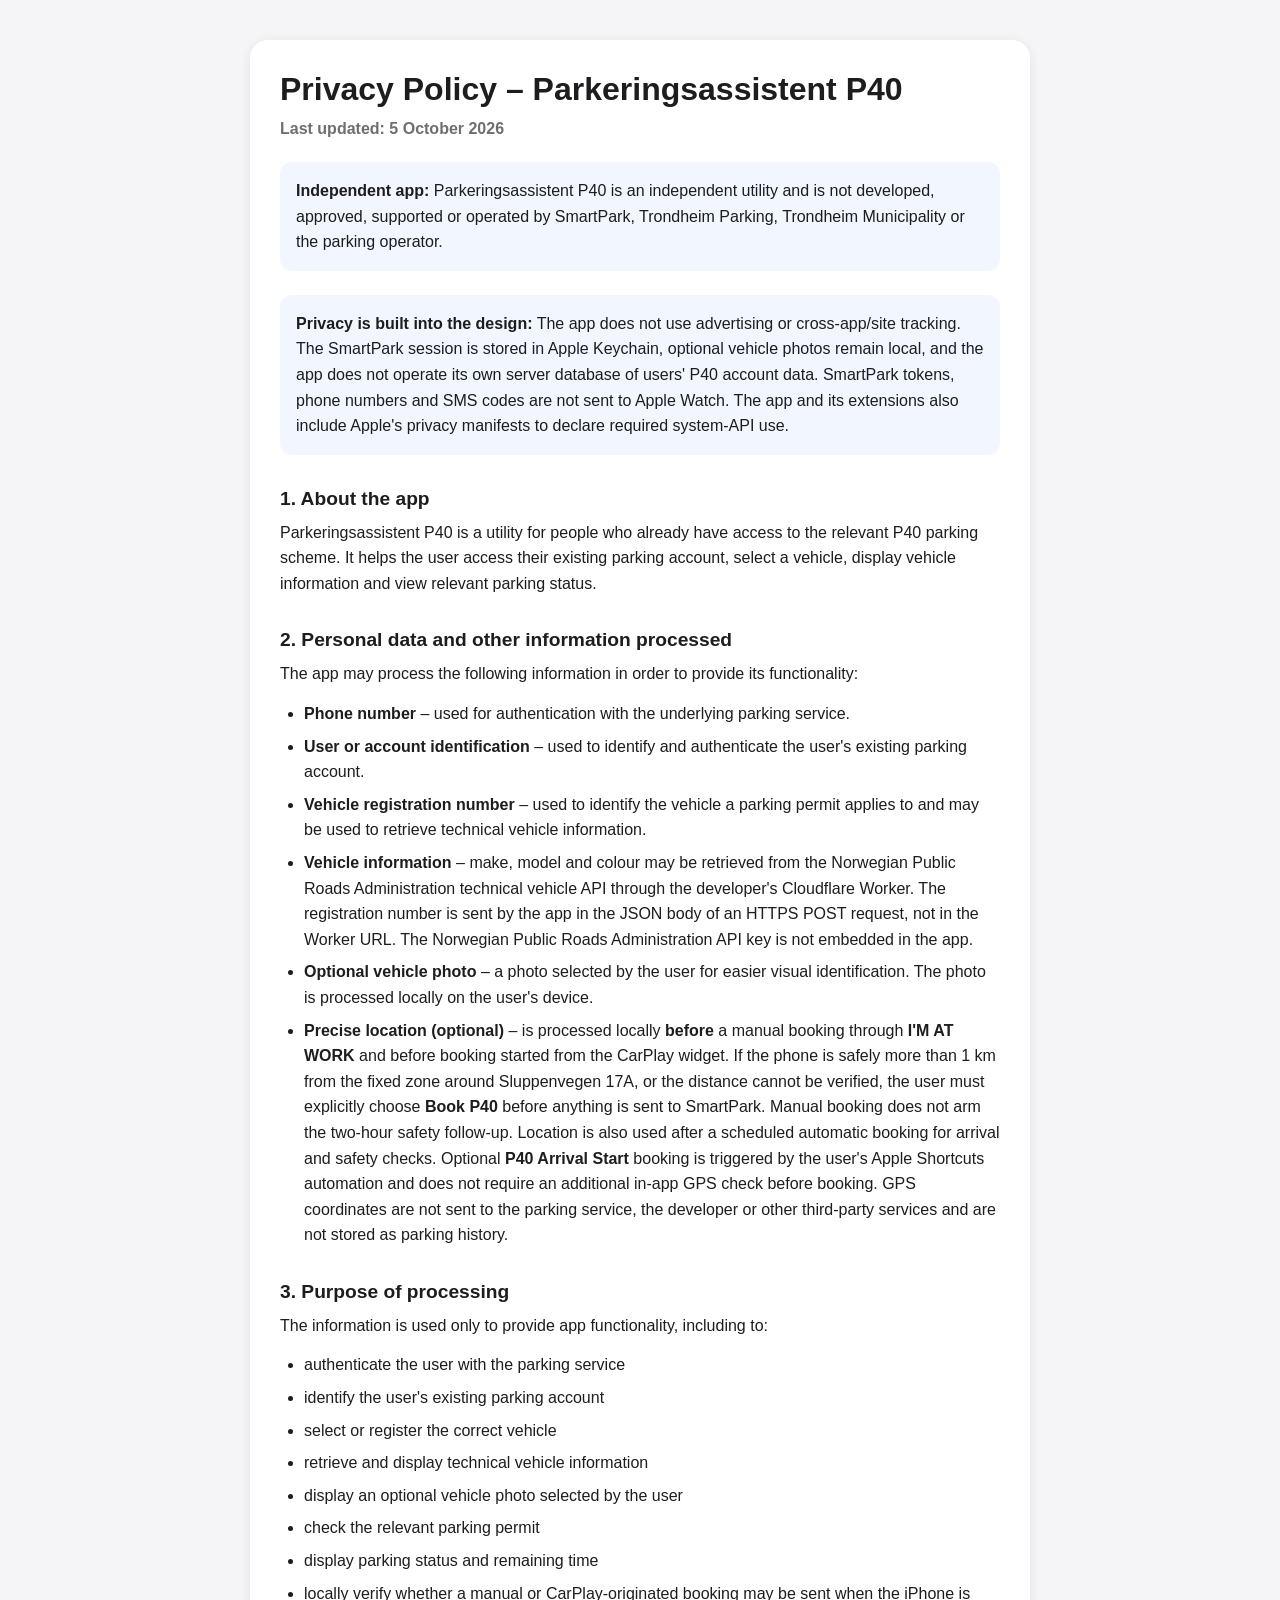
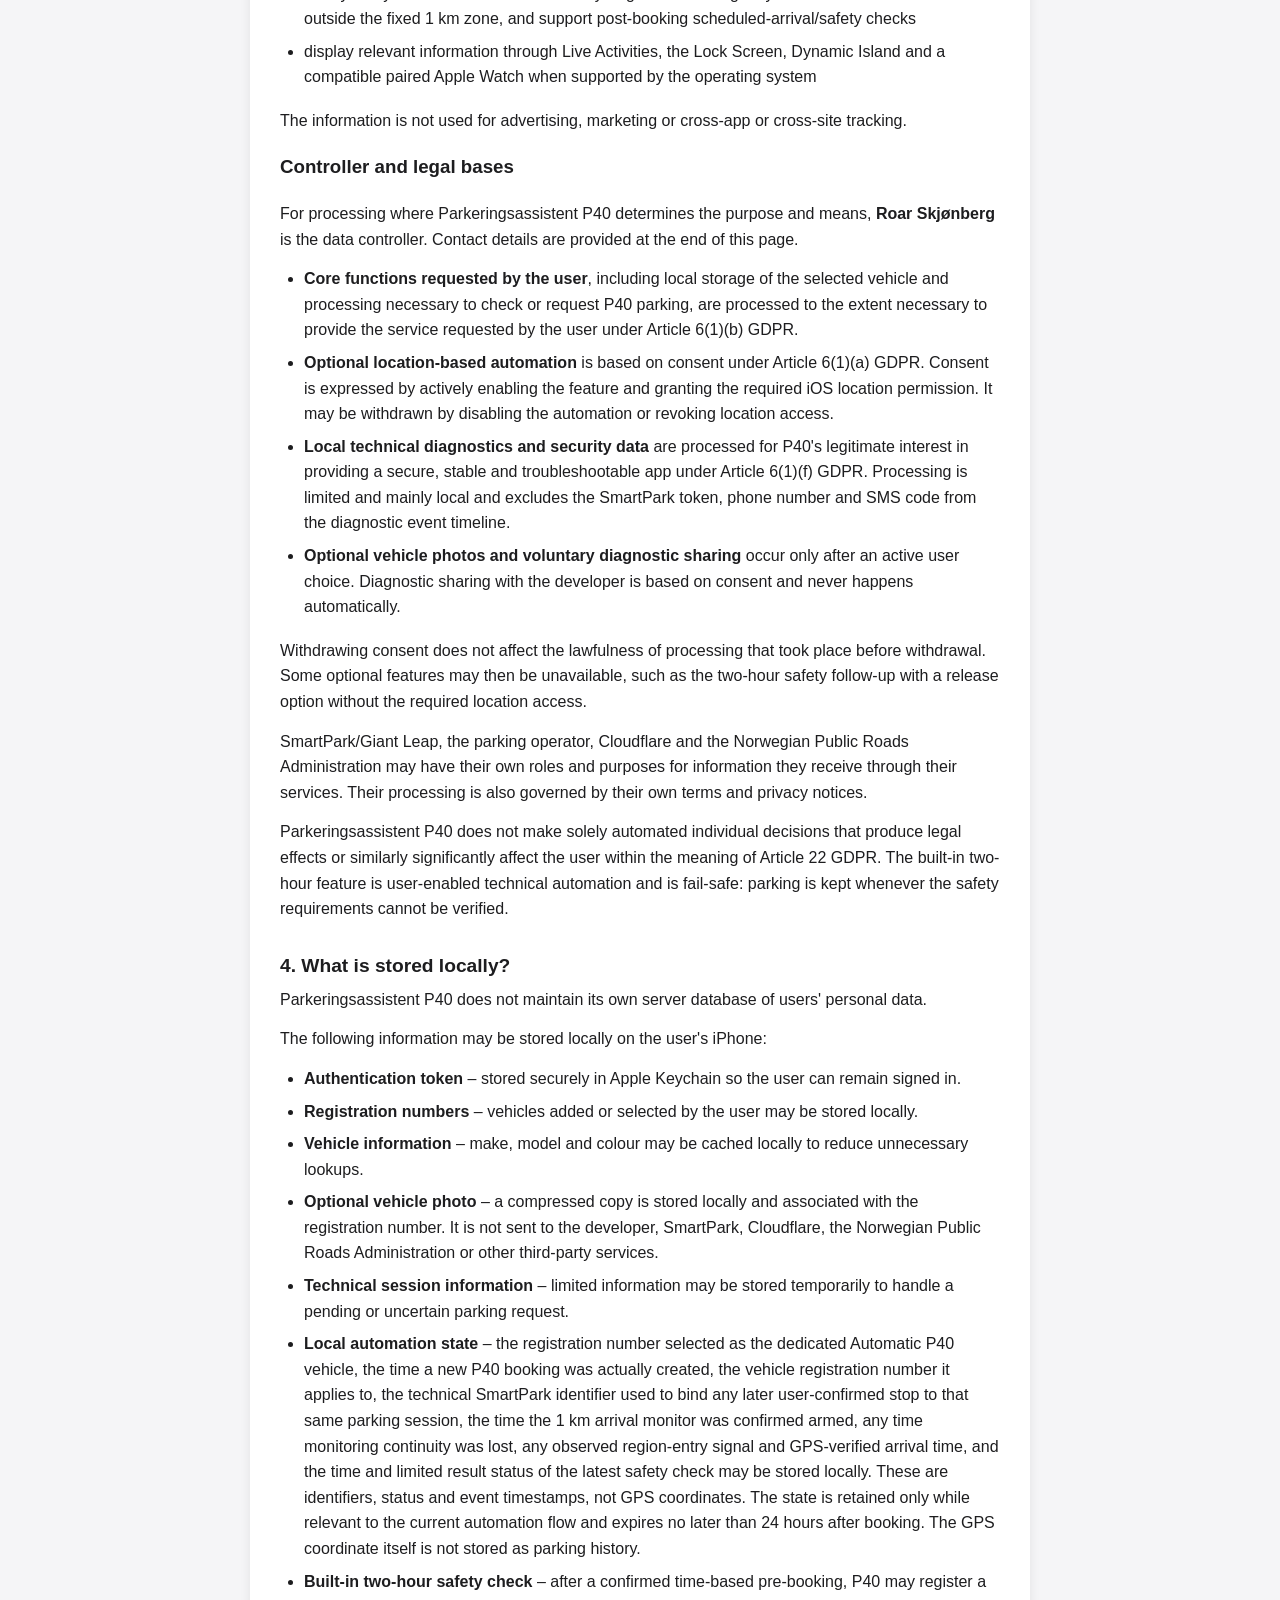
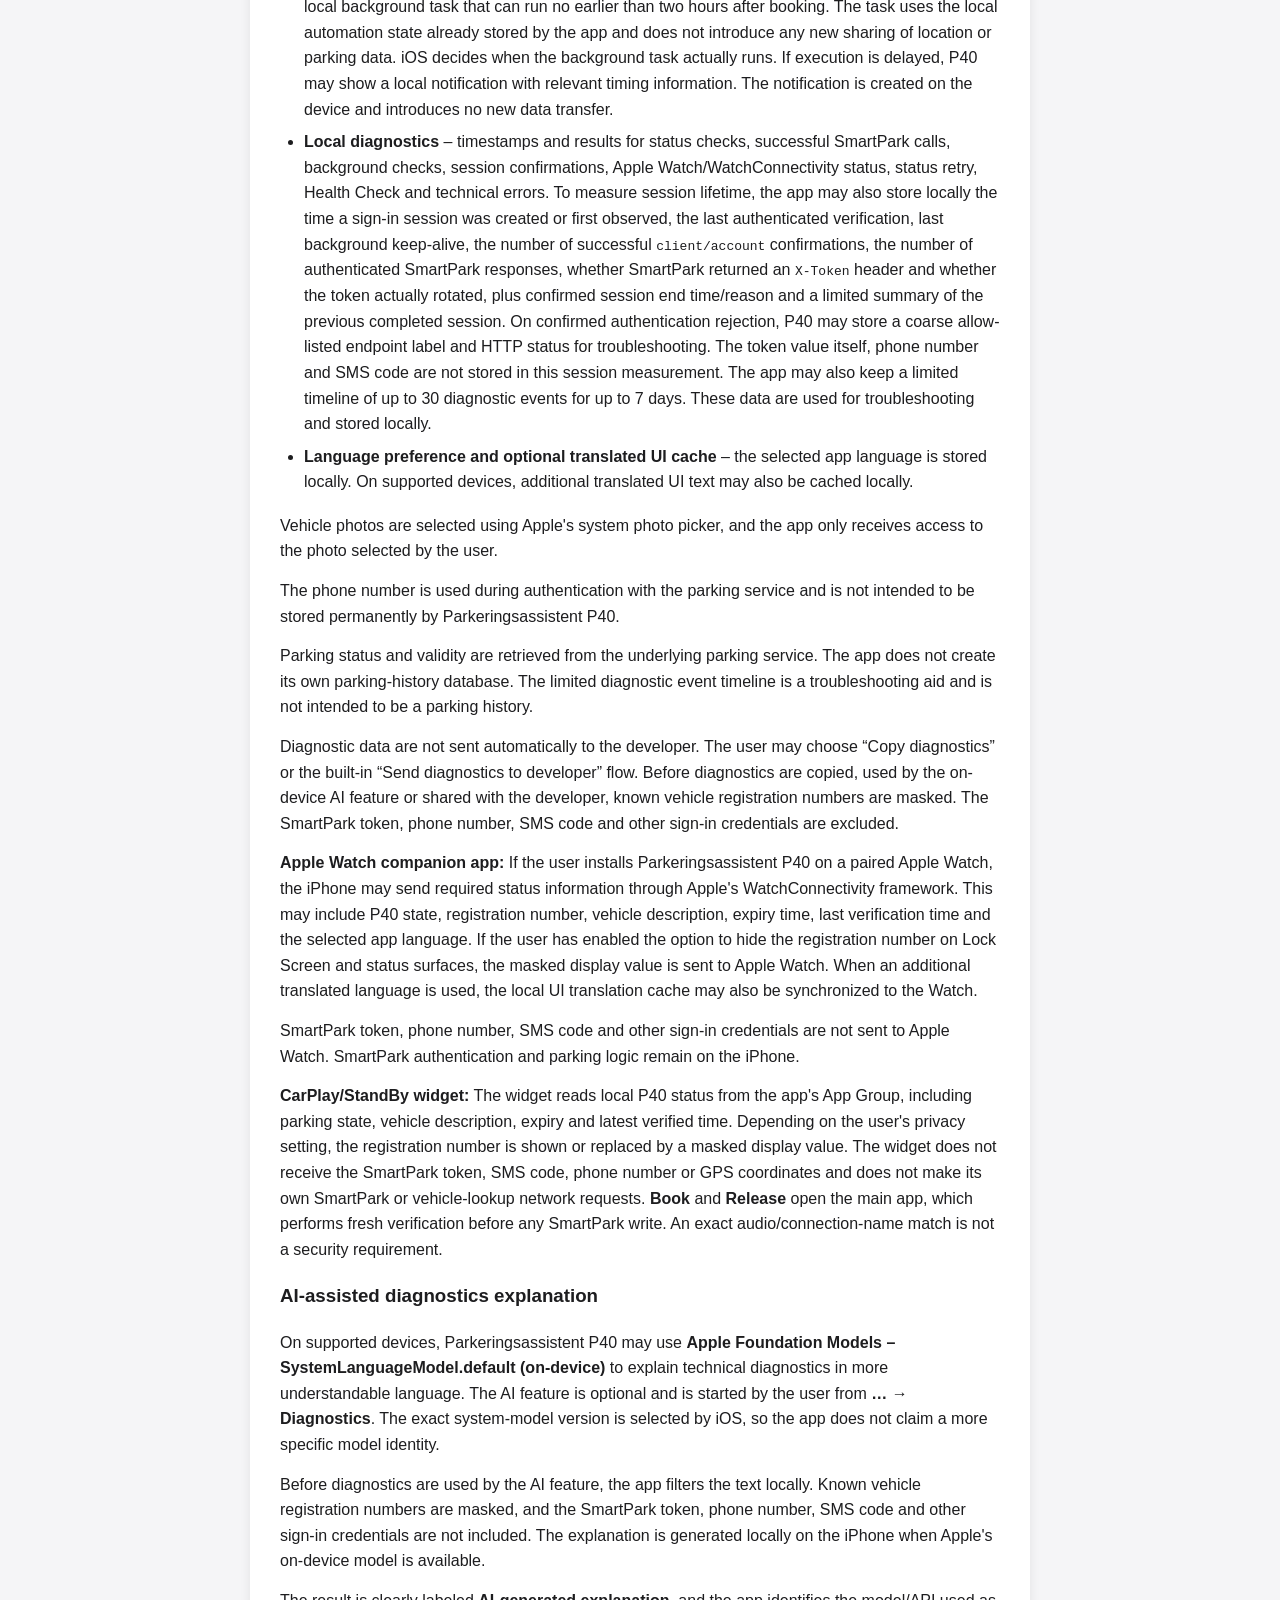
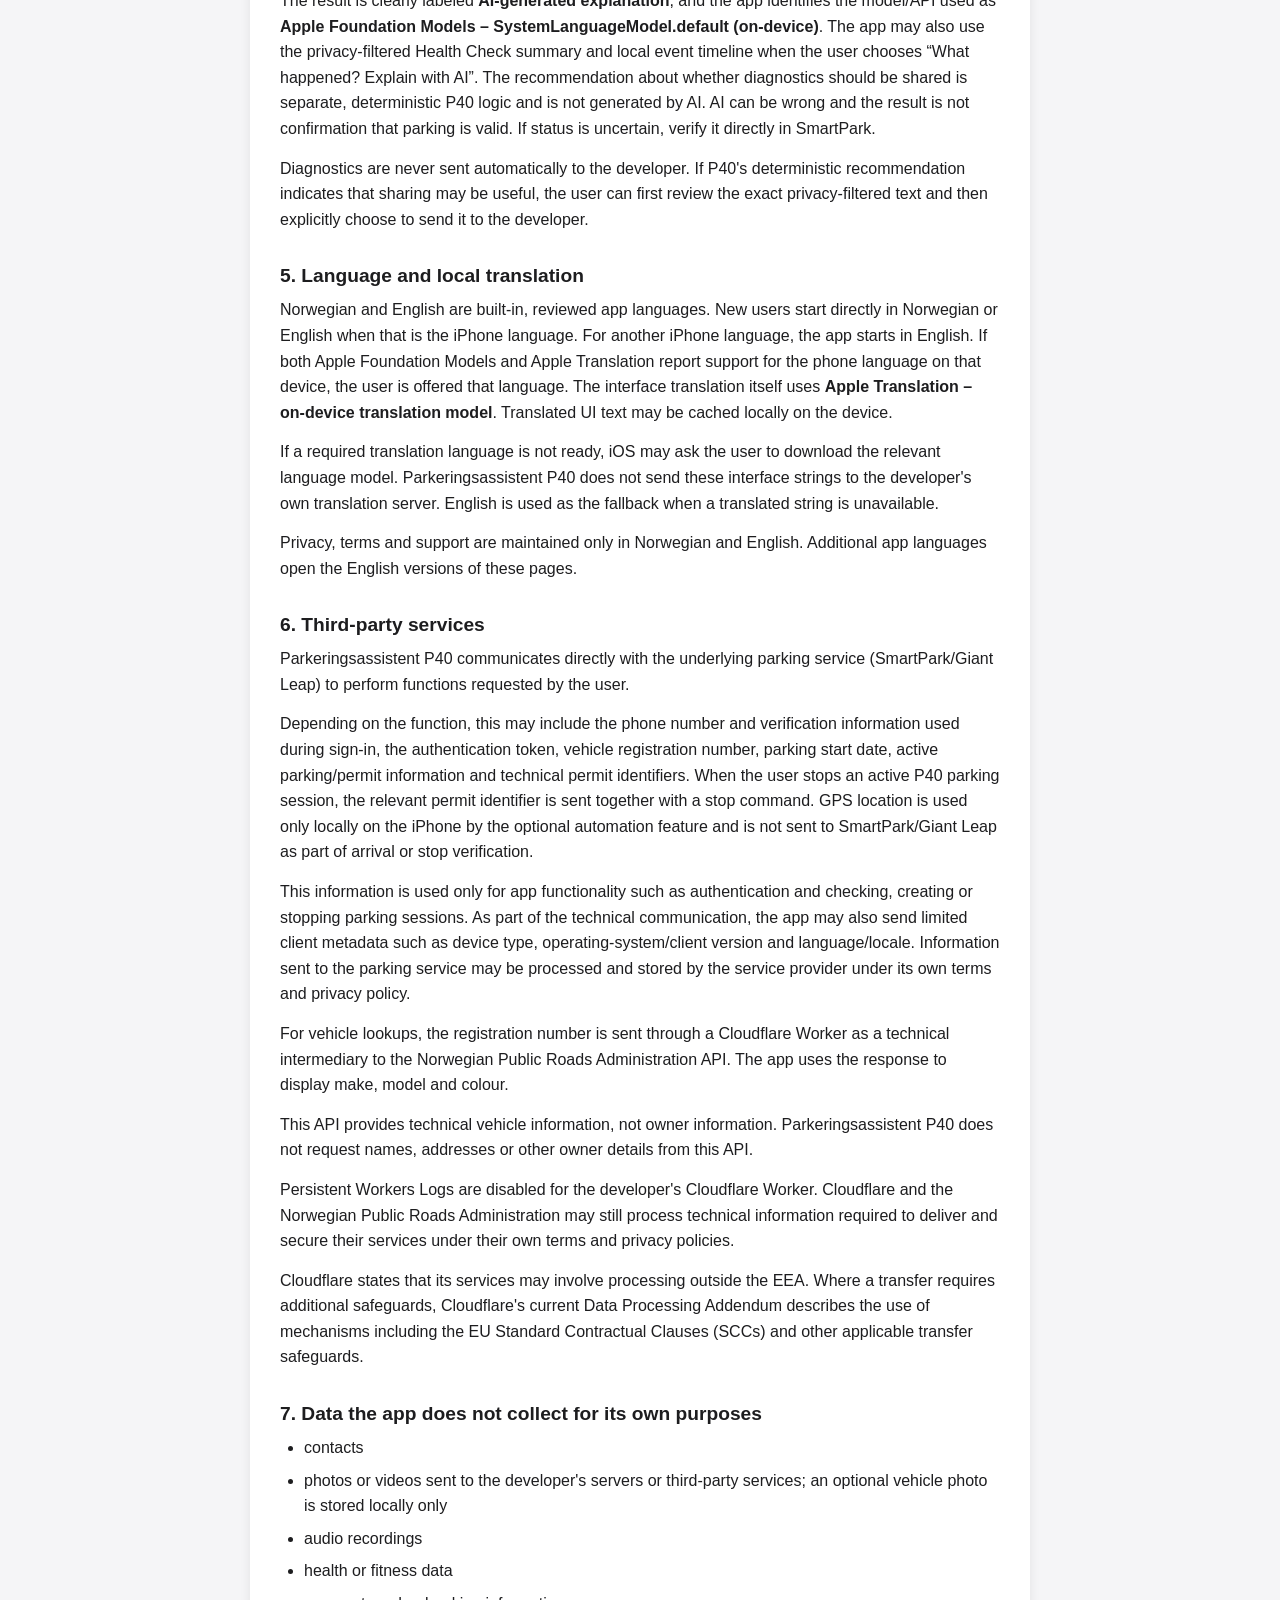
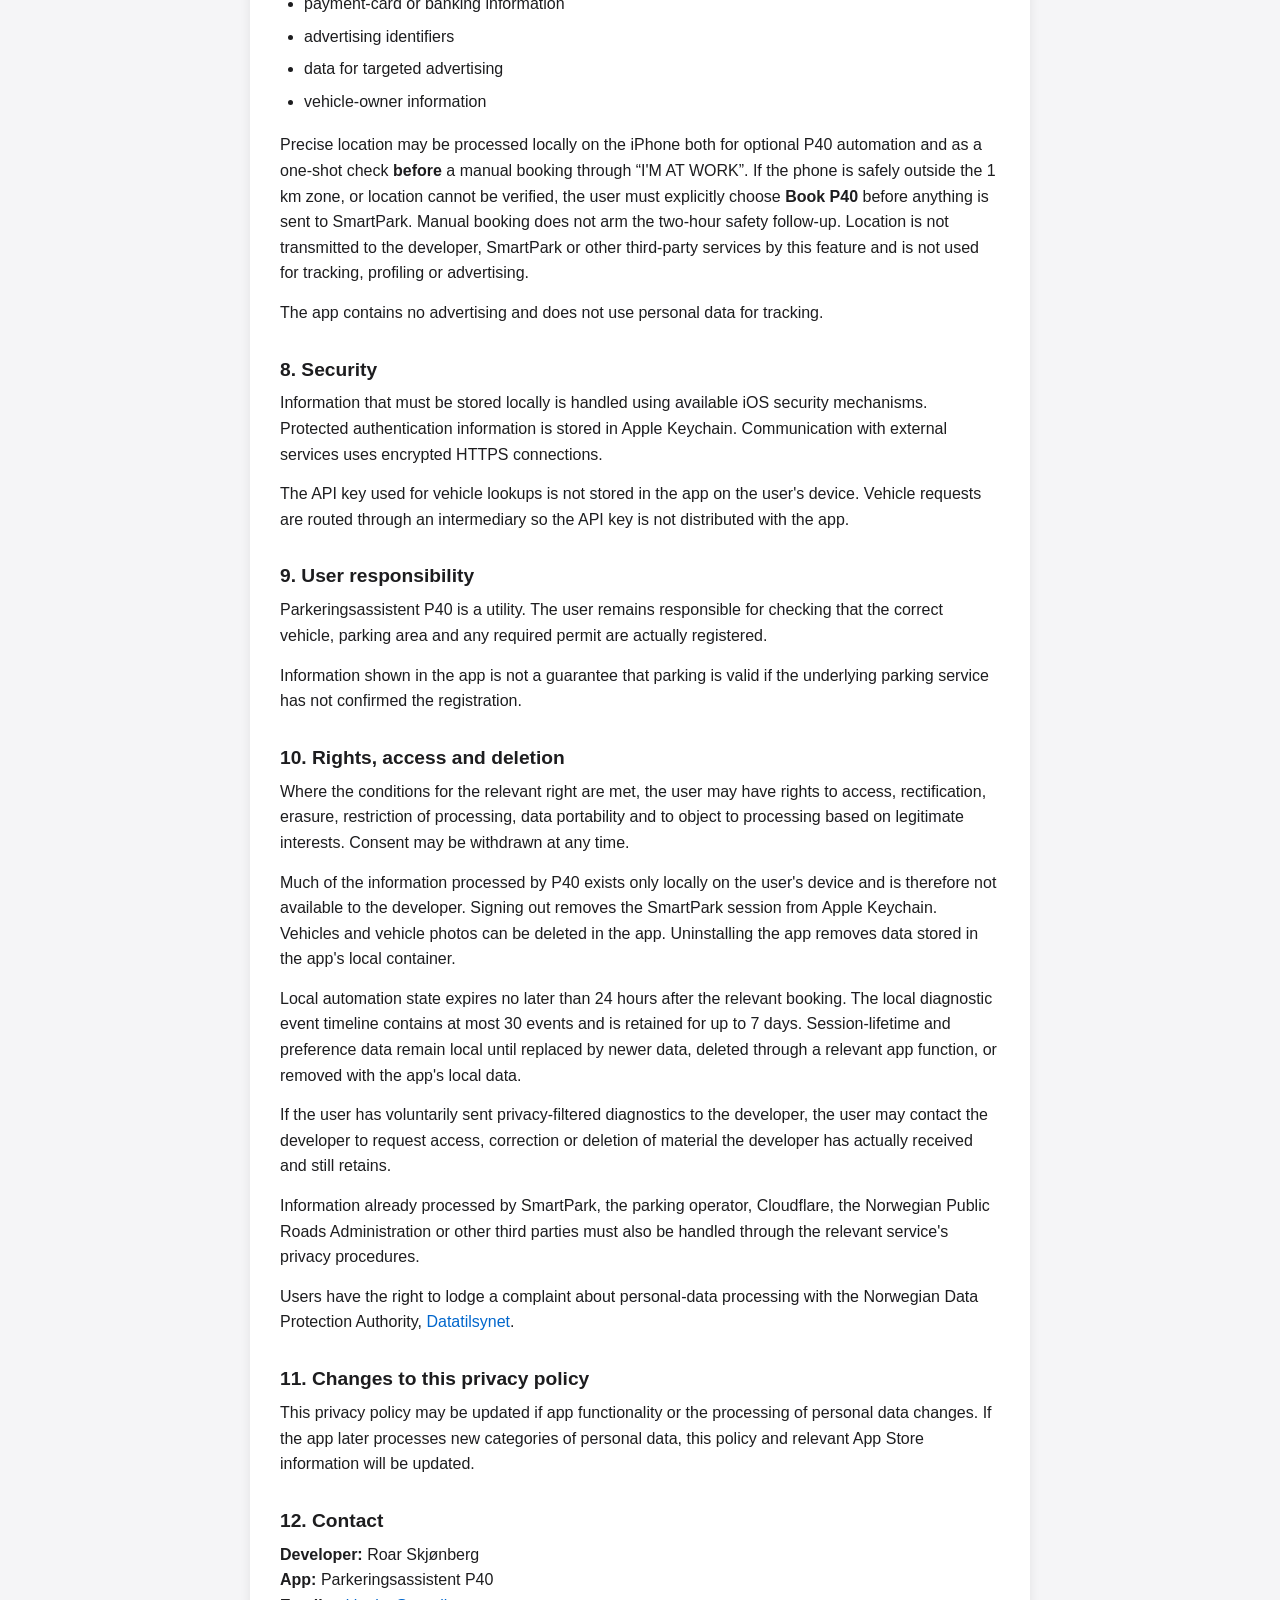
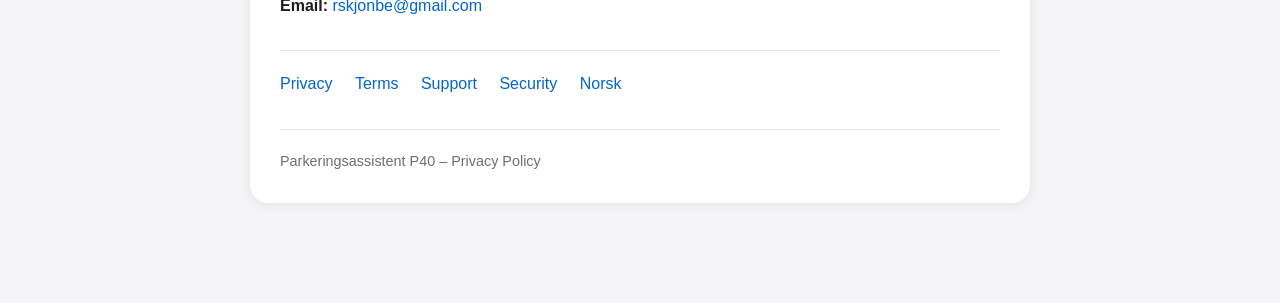
==== commit effc0620: "Docs: align English privacy diagnostics with Build 75" ====
--- a/en/index.html
+++ b/en/index.html
@@ -137,7 +137,7 @@
         is created on the device and introduces no new data transfer.
       </li>
 
-      <li><strong>Local diagnostics</strong> – timestamps and results for status checks, successful SmartPark calls, background checks, session confirmations, Apple Watch/WatchConnectivity status, status retry, Health Check and technical errors. To measure session lifetime, the app may also store locally the time a sign-in session was created or first observed, the last authenticated verification, last keep-alive and the number of successful session confirmations, including confirmations at startup and when the app enters the foreground, plus confirmed session end time/reason. The token, phone number and SMS code are not stored in this session measurement. The app may also keep a limited timeline of up to 30 diagnostic events for up to 7 days. These data are used for troubleshooting and stored locally.</li>
+      <li><strong>Local diagnostics</strong> – timestamps and results for status checks, successful SmartPark calls, background checks, session confirmations, Apple Watch/WatchConnectivity status, status retry, Health Check and technical errors. To measure session lifetime, the app may also store locally the time a sign-in session was created or first observed, the last authenticated verification, last background keep-alive, the number of successful <code>client/account</code> confirmations, the number of authenticated SmartPark responses, whether SmartPark returned an <code>X-Token</code> header and whether the token actually rotated, plus confirmed session end time/reason and a limited summary of the previous completed session. On confirmed authentication rejection, P40 may store a coarse allow-listed endpoint label and HTTP status for troubleshooting. The token value itself, phone number and SMS code are not stored in this session measurement. The app may also keep a limited timeline of up to 30 diagnostic events for up to 7 days. These data are used for troubleshooting and stored locally.</li>
       <li><strong>Language preference and optional translated UI cache</strong> – the selected app language is stored locally. On supported devices, additional translated UI text may also be cached locally.</li>
     </ul>
 
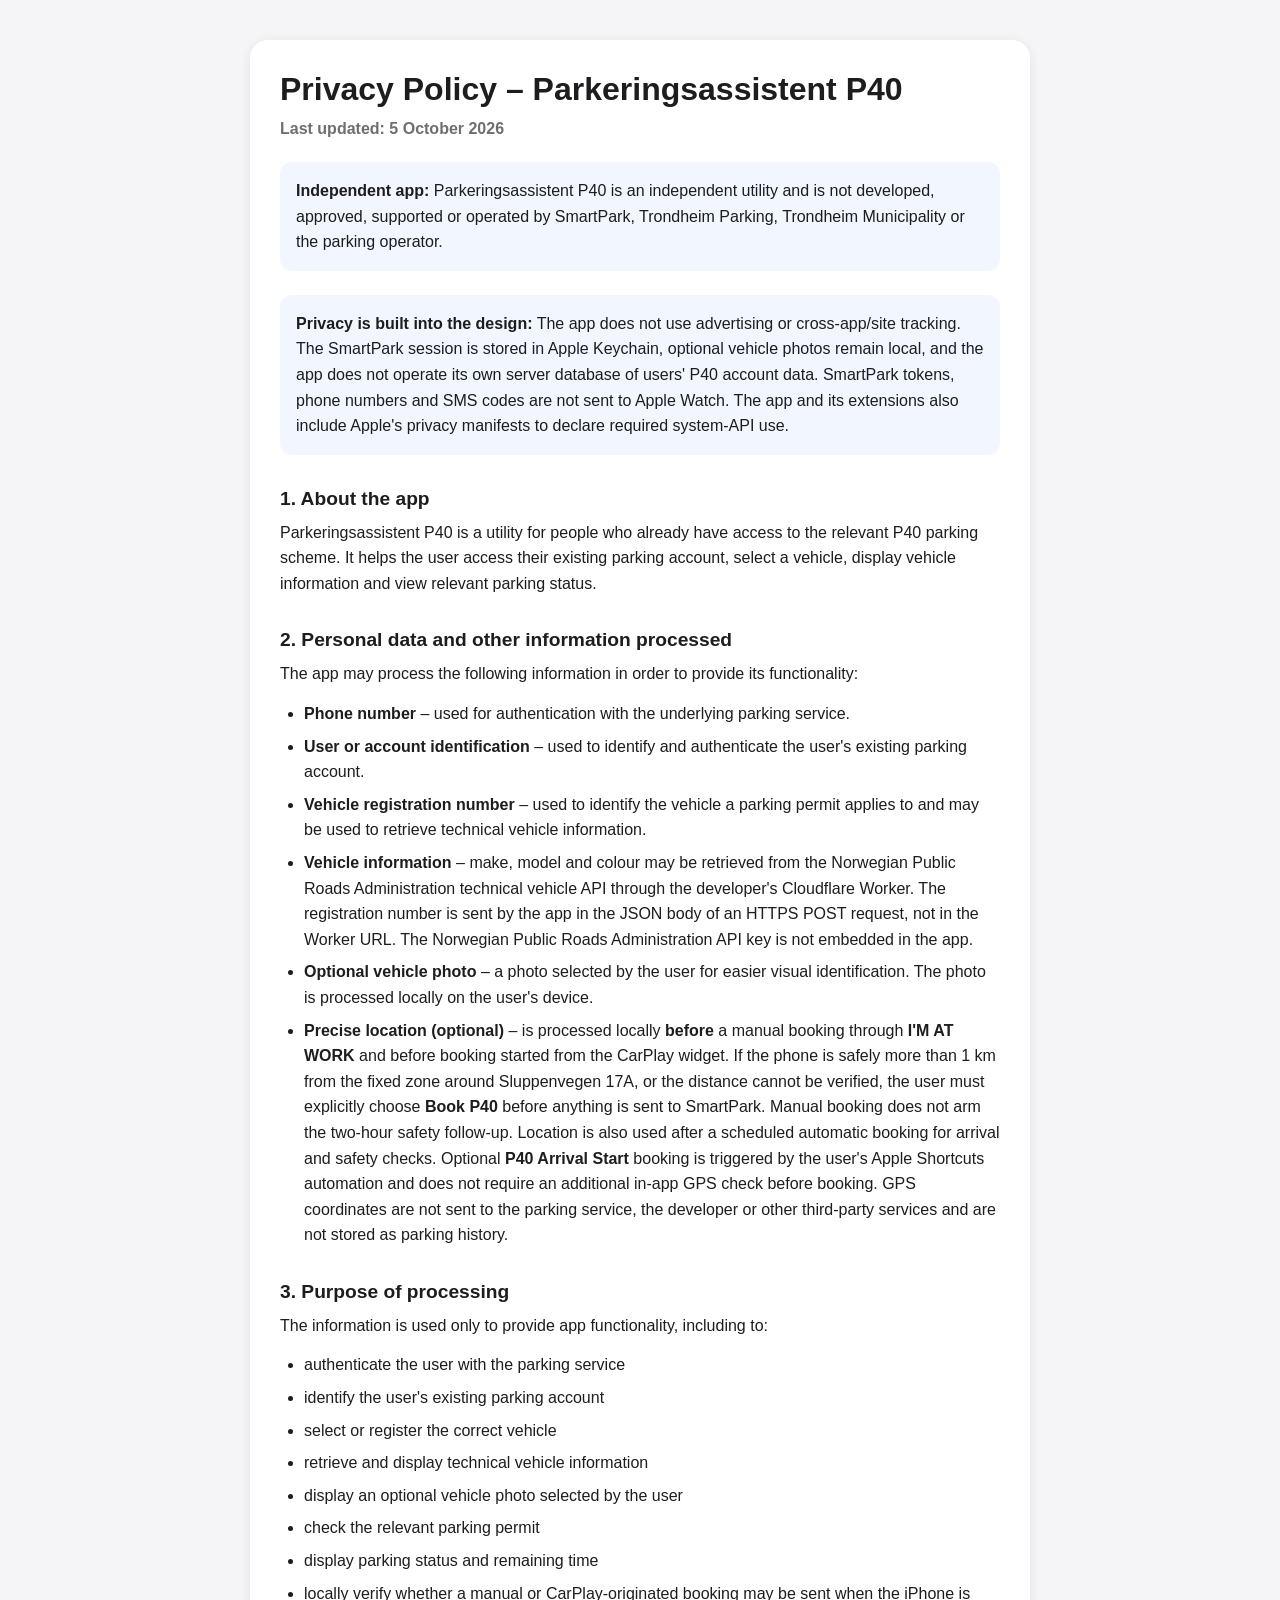
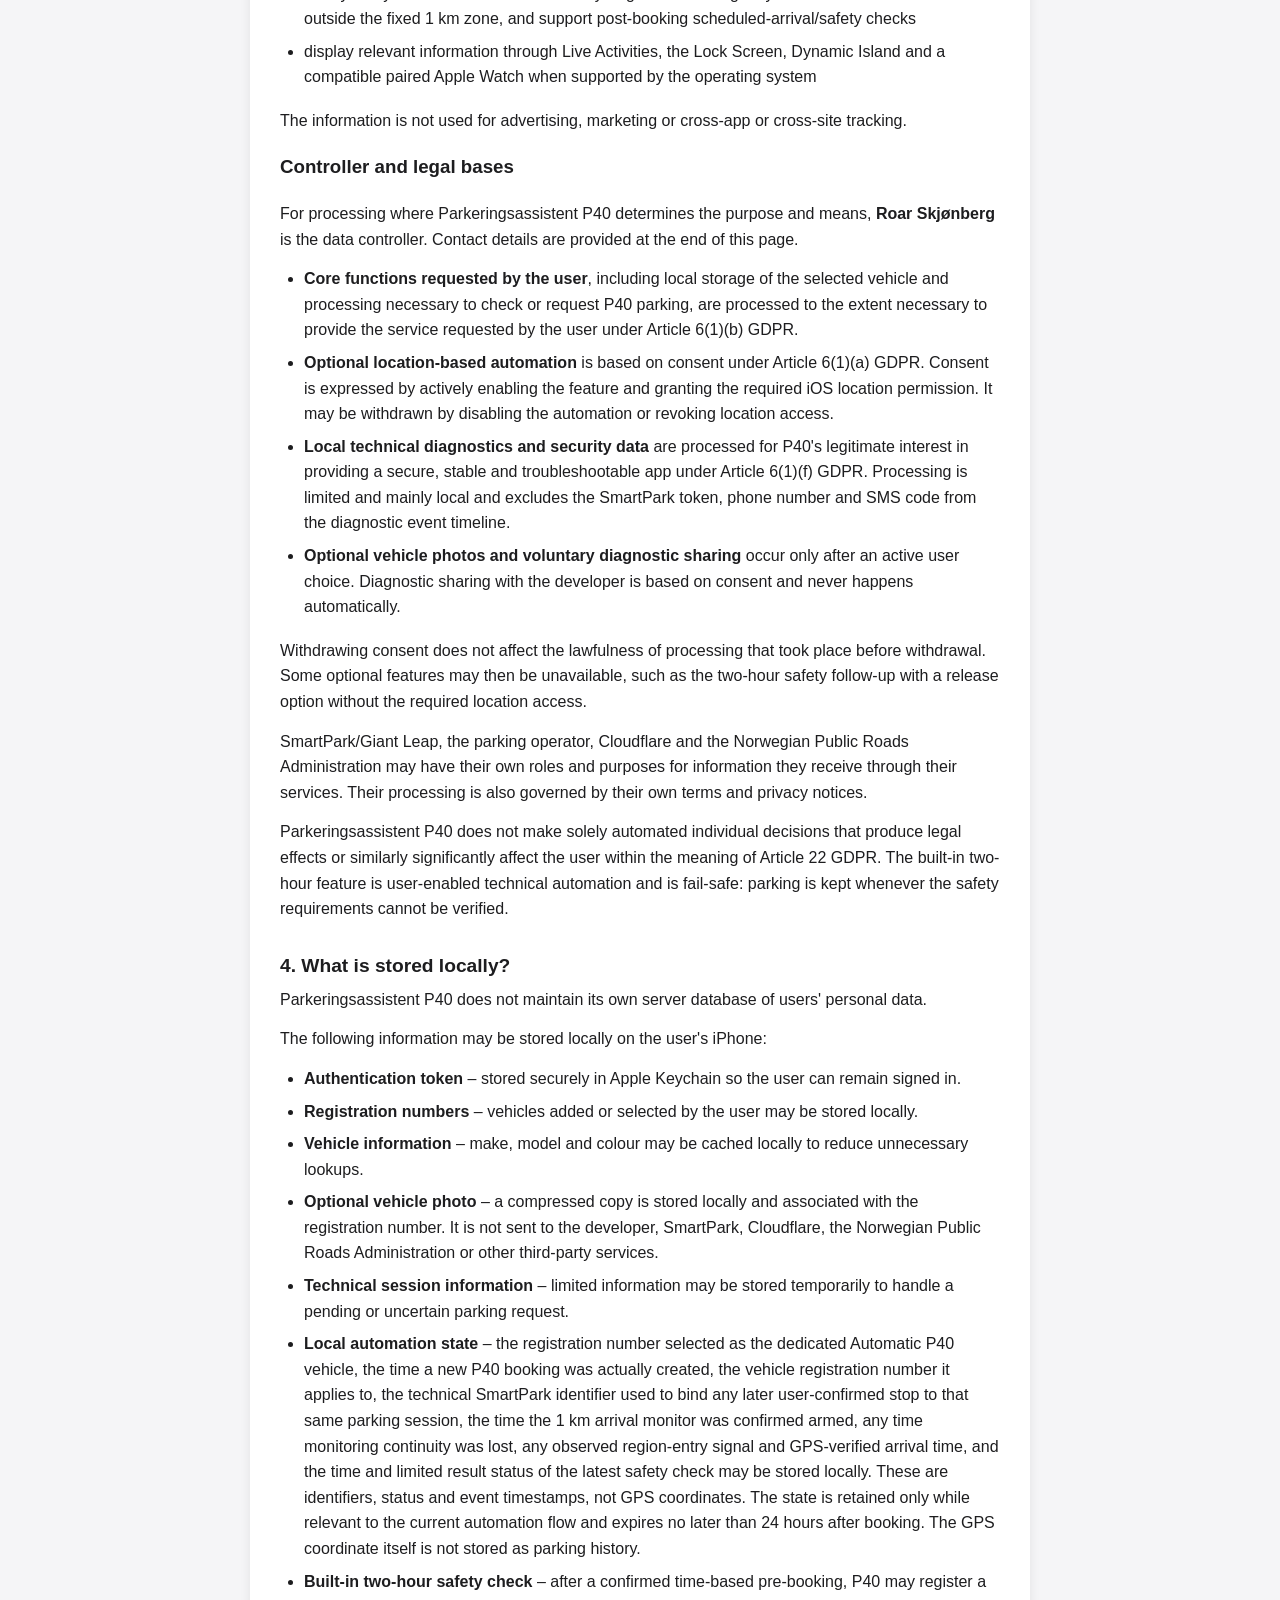
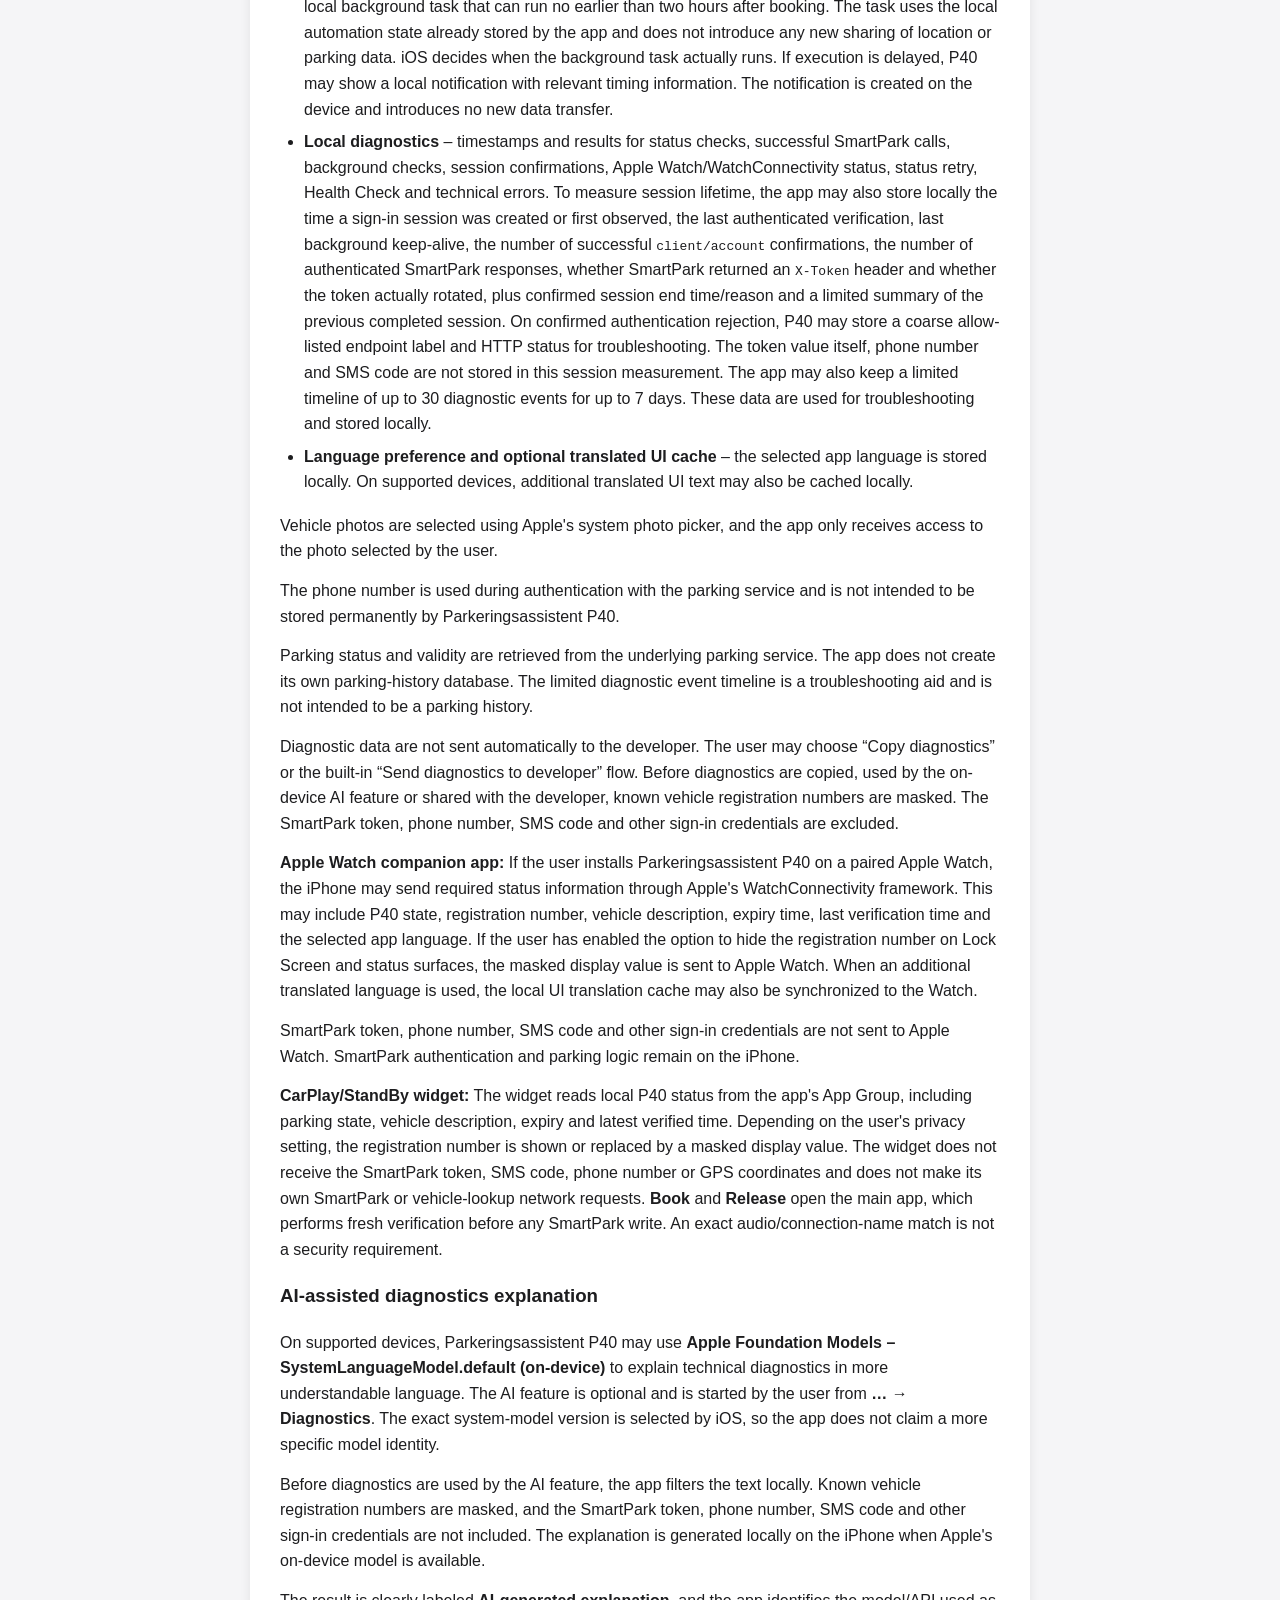
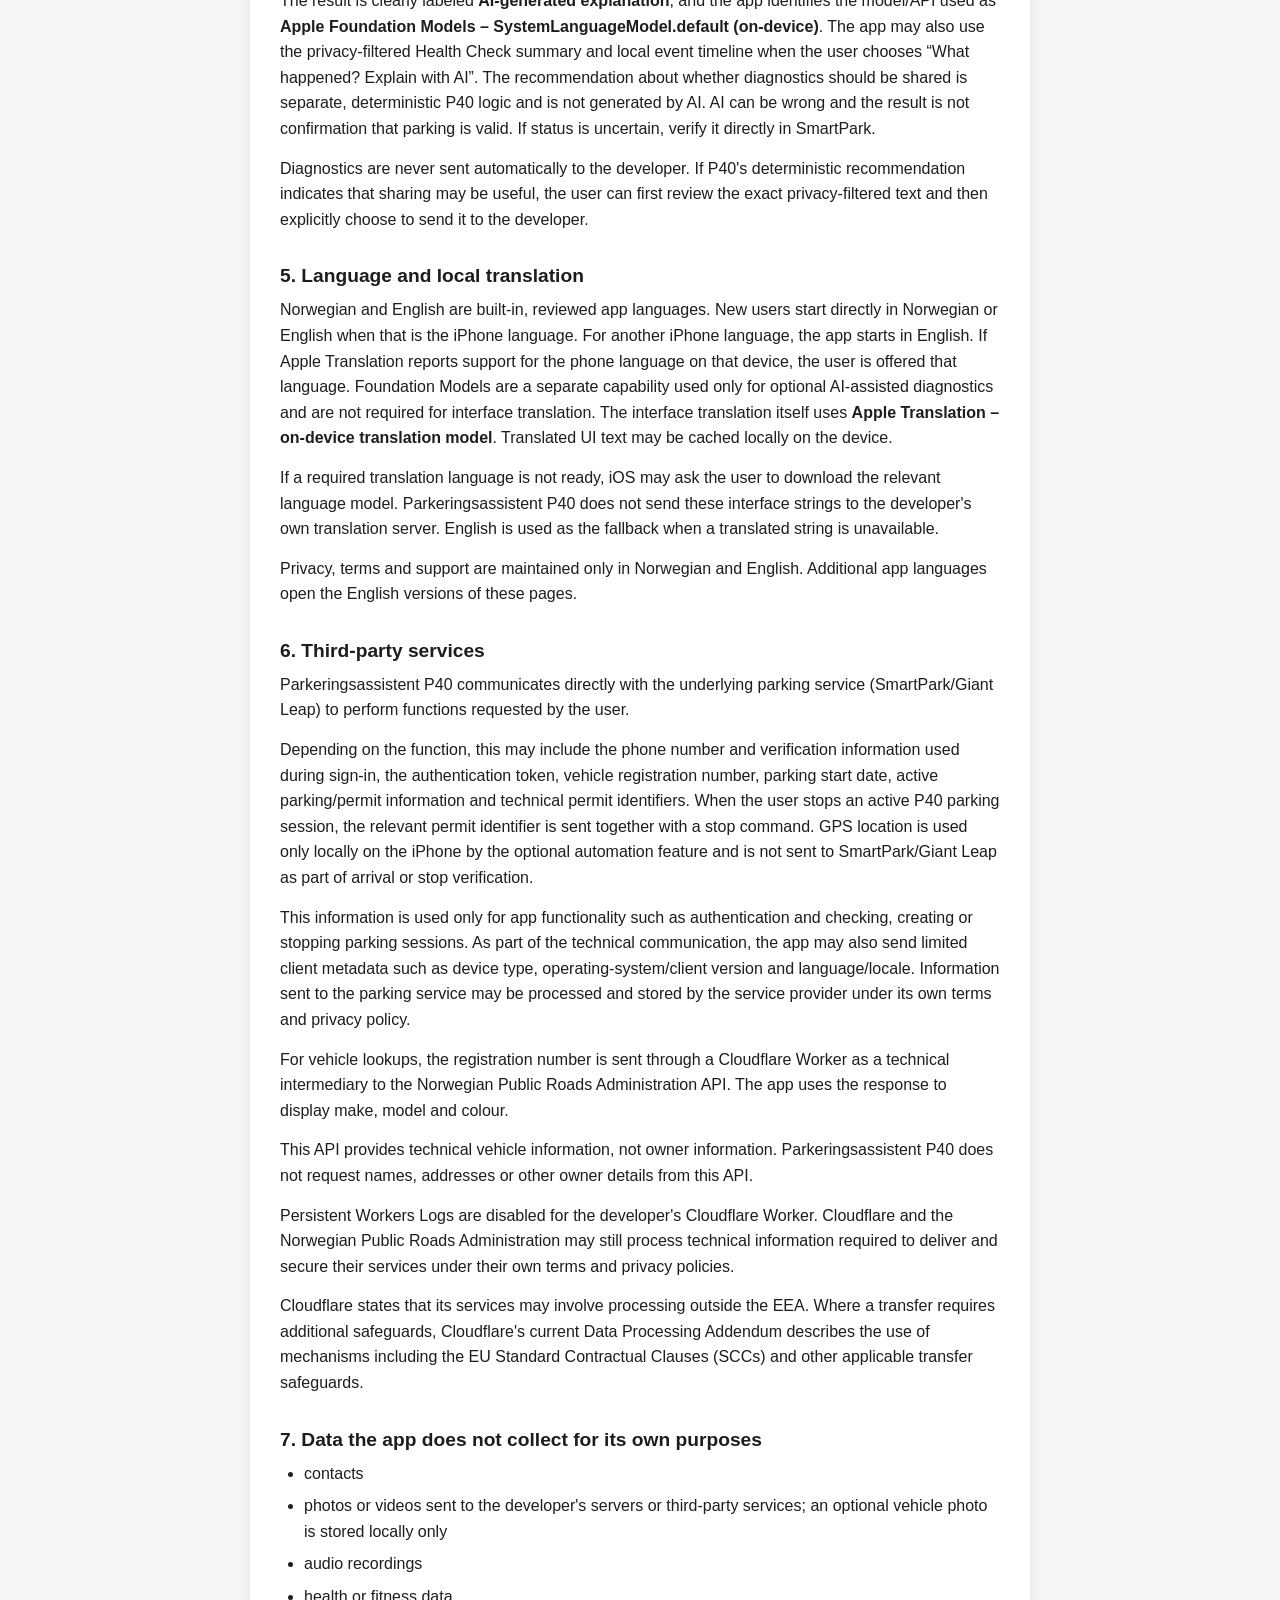
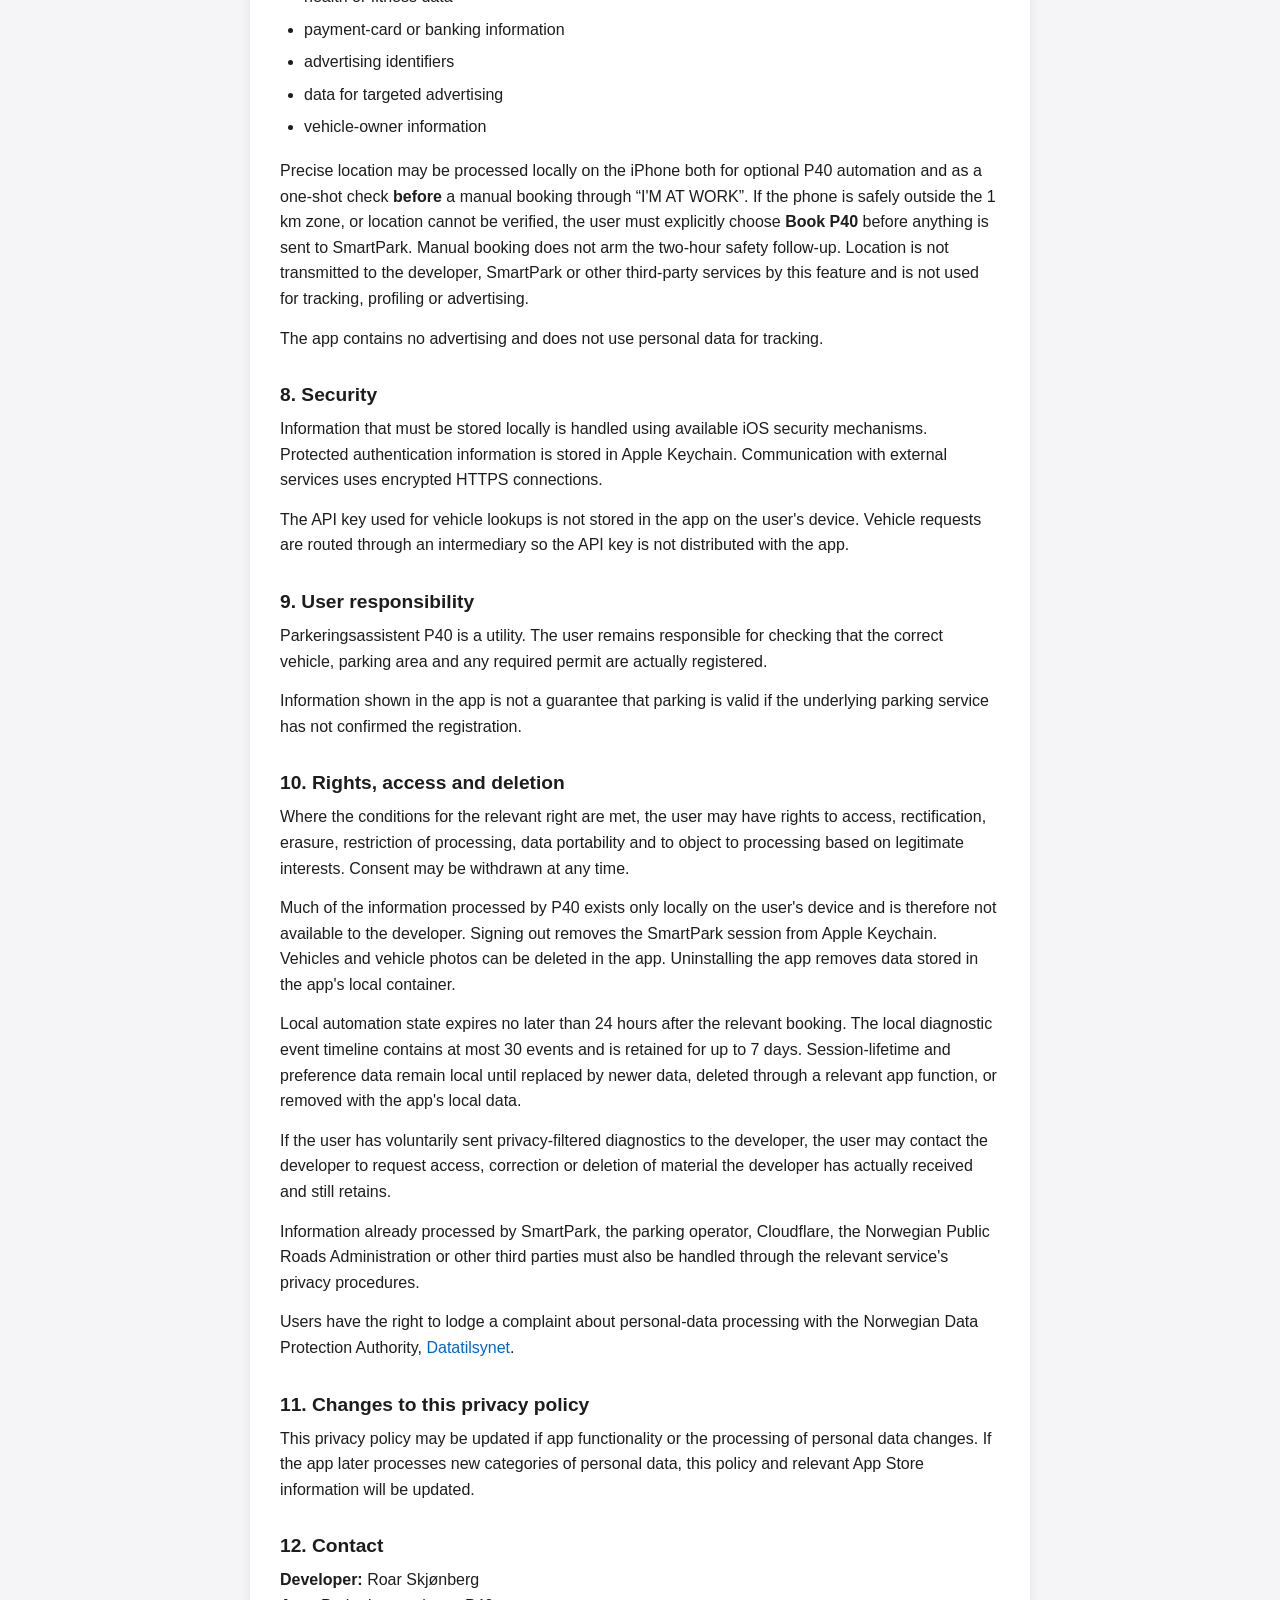
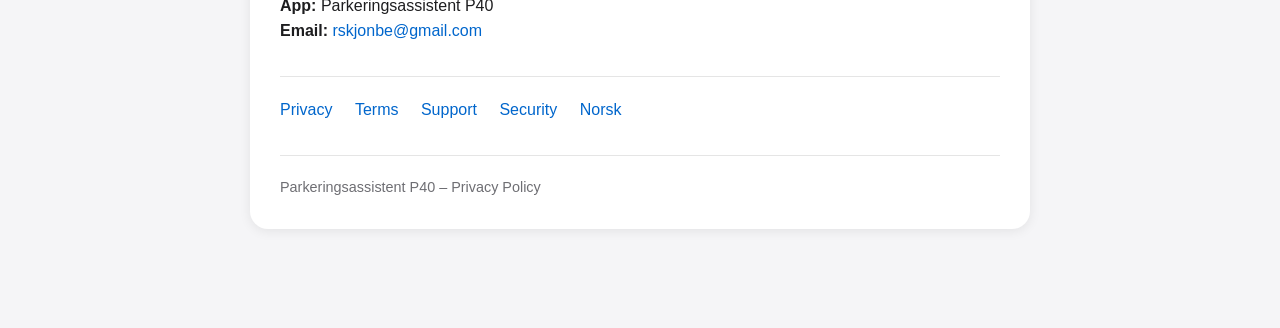
==== commit f5c6068a: "Docs: align English language support with app behavior" ====
--- a/en/index.html
+++ b/en/index.html
@@ -235,11 +235,13 @@
     <p>
       Norwegian and English are built-in, reviewed app languages. New users
       start directly in Norwegian or English when that is the iPhone language.
-      For another iPhone language, the app starts in English. If both Apple
-      Foundation Models and Apple Translation report support for the phone
-      language on that device, the user is offered that language. The interface
-      translation itself uses <strong>Apple Translation – on-device translation
-      model</strong>. Translated UI text may be cached locally on the device.
+      For another iPhone language, the app starts in English. If Apple
+      Translation reports support for the phone language on that device, the
+      user is offered that language. Foundation Models are a separate capability
+      used only for optional AI-assisted diagnostics and are not required for
+      interface translation. The interface translation itself uses
+      <strong>Apple Translation – on-device translation model</strong>.
+      Translated UI text may be cached locally on the device.
     </p>
     <p>
       If a required translation language is not ready, iOS may ask the user to
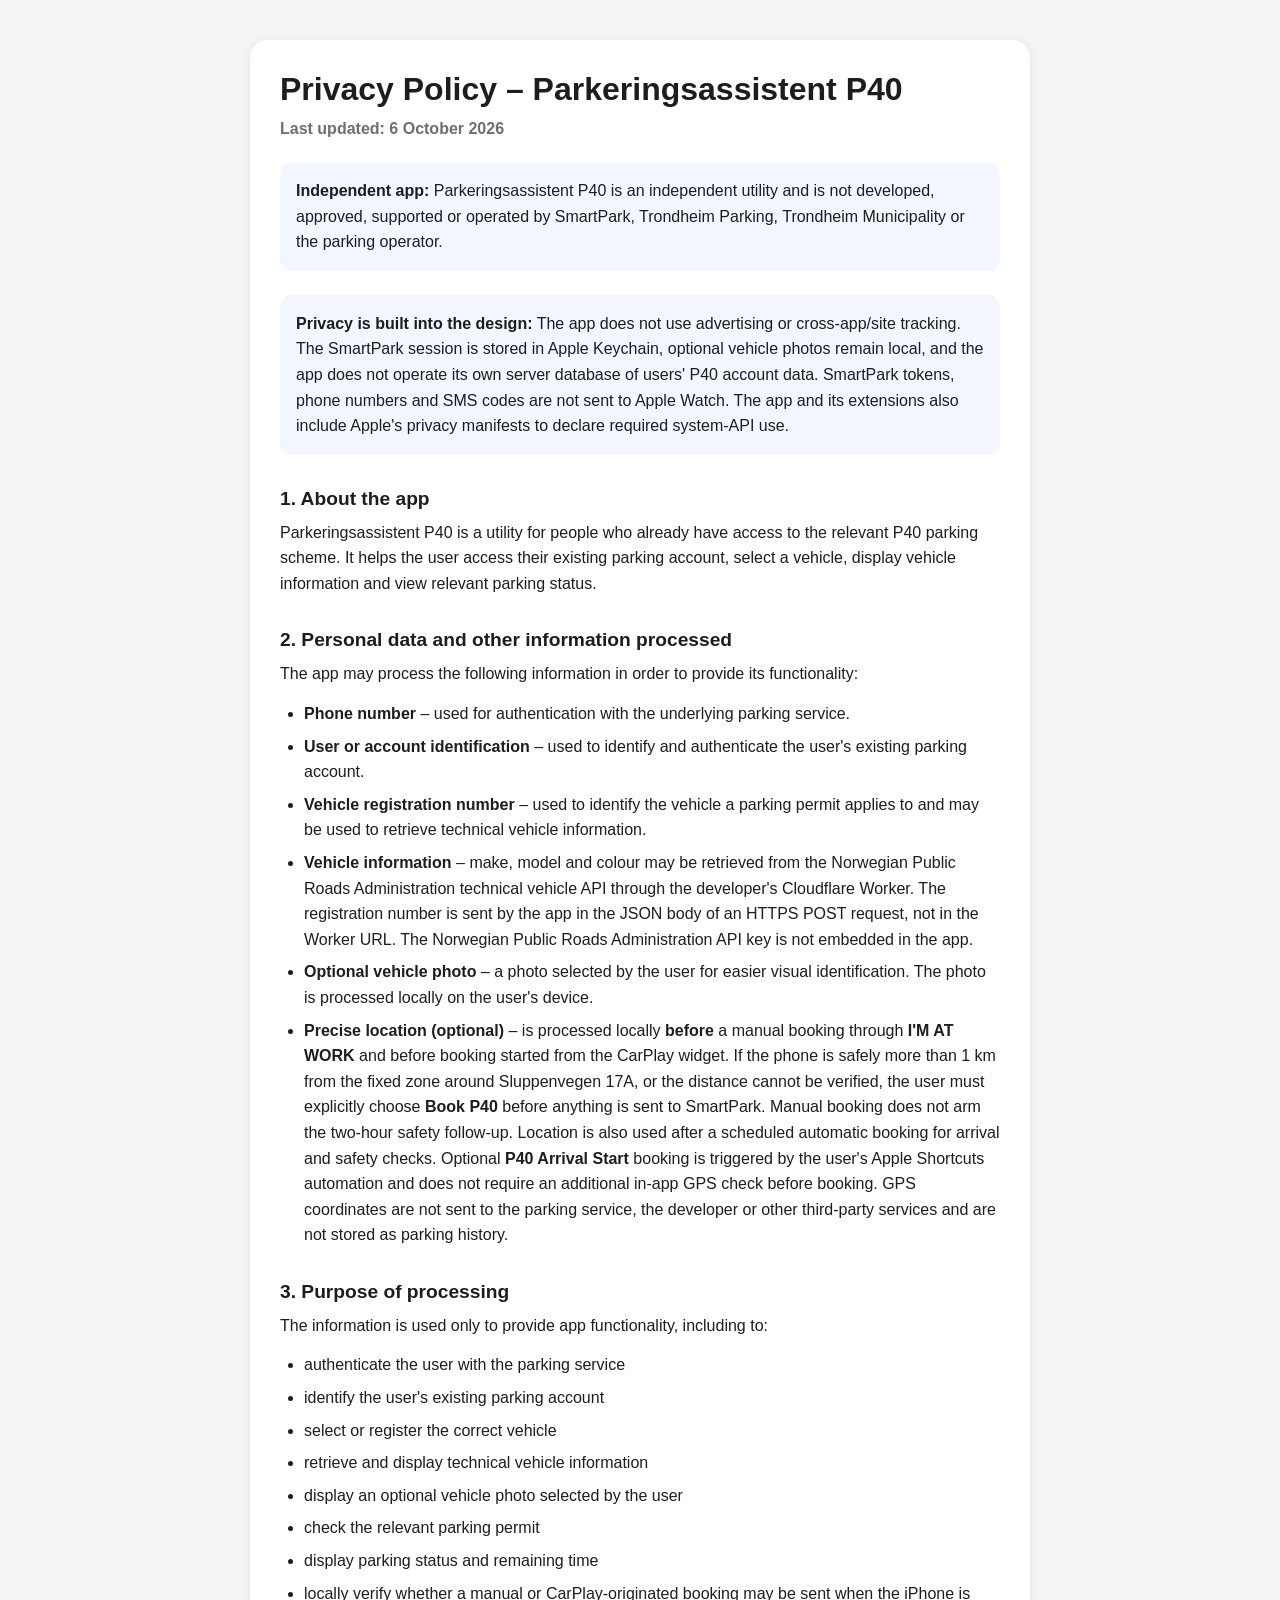
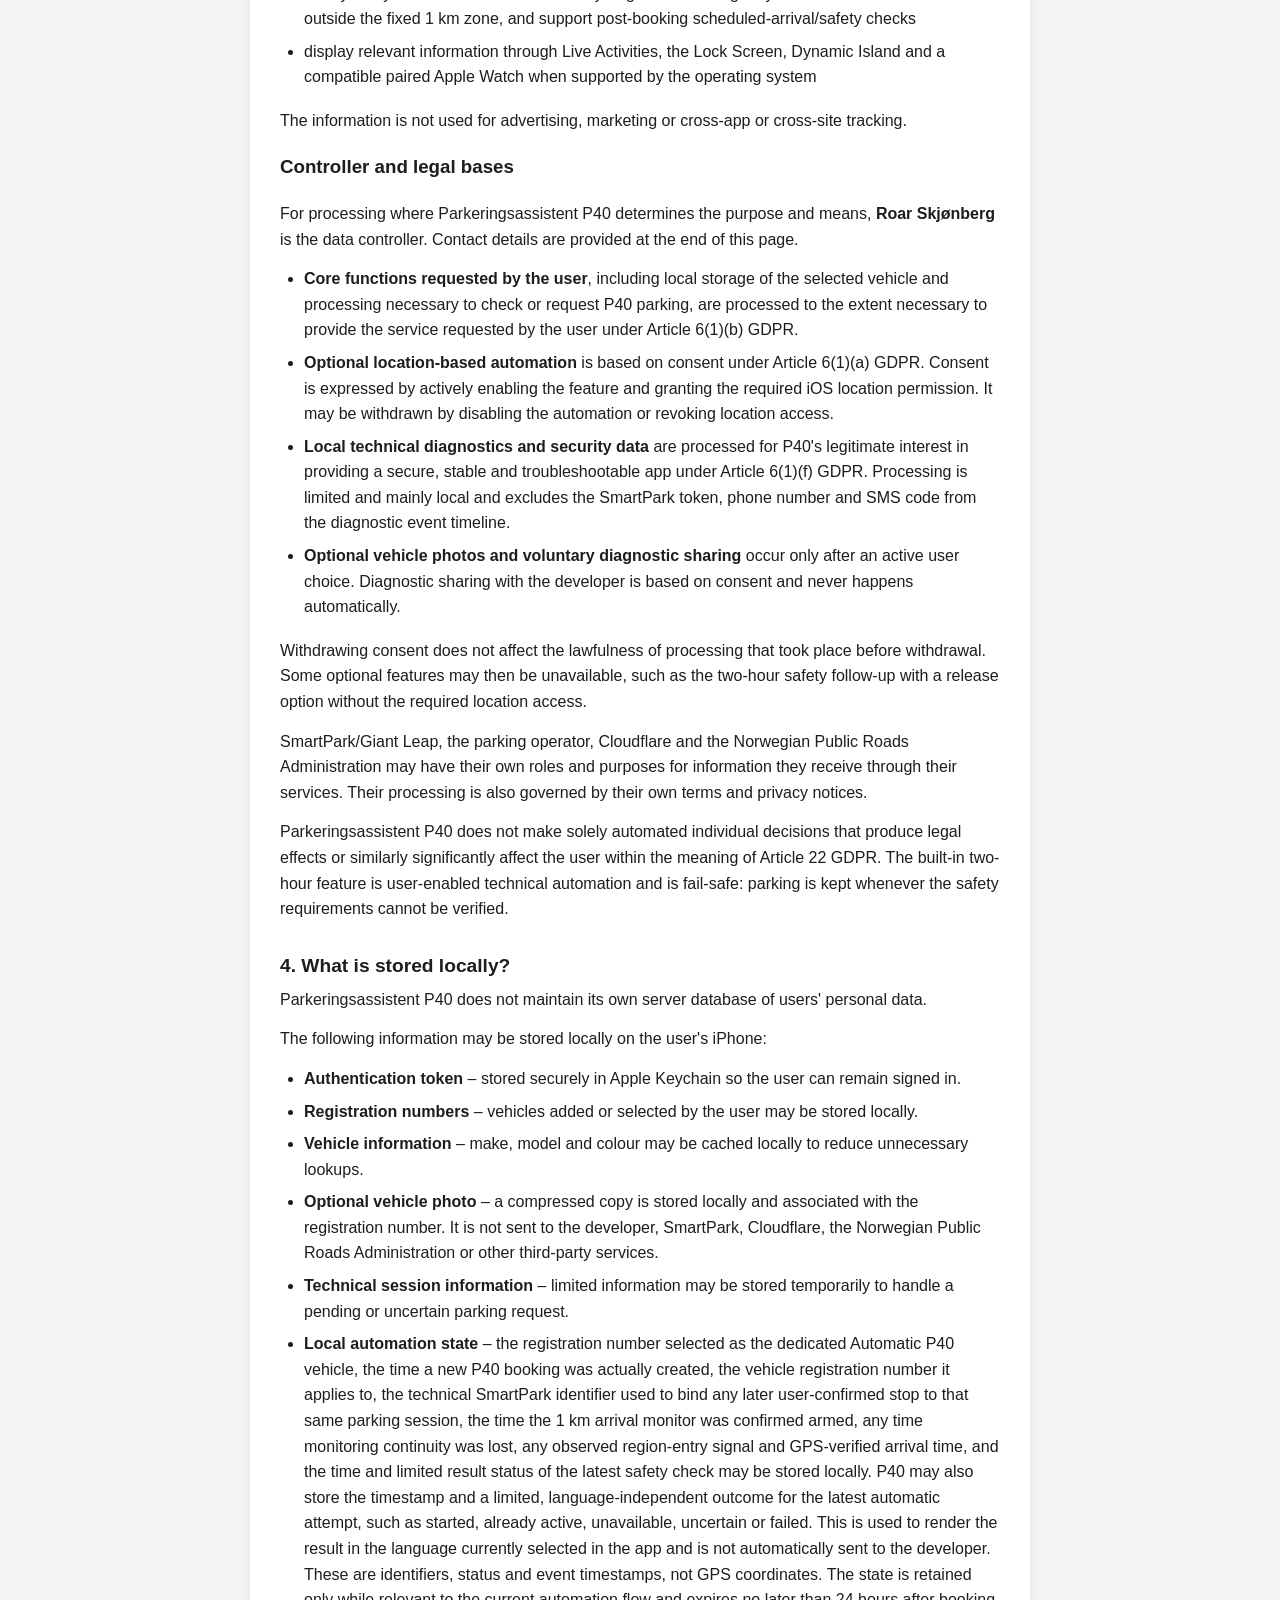
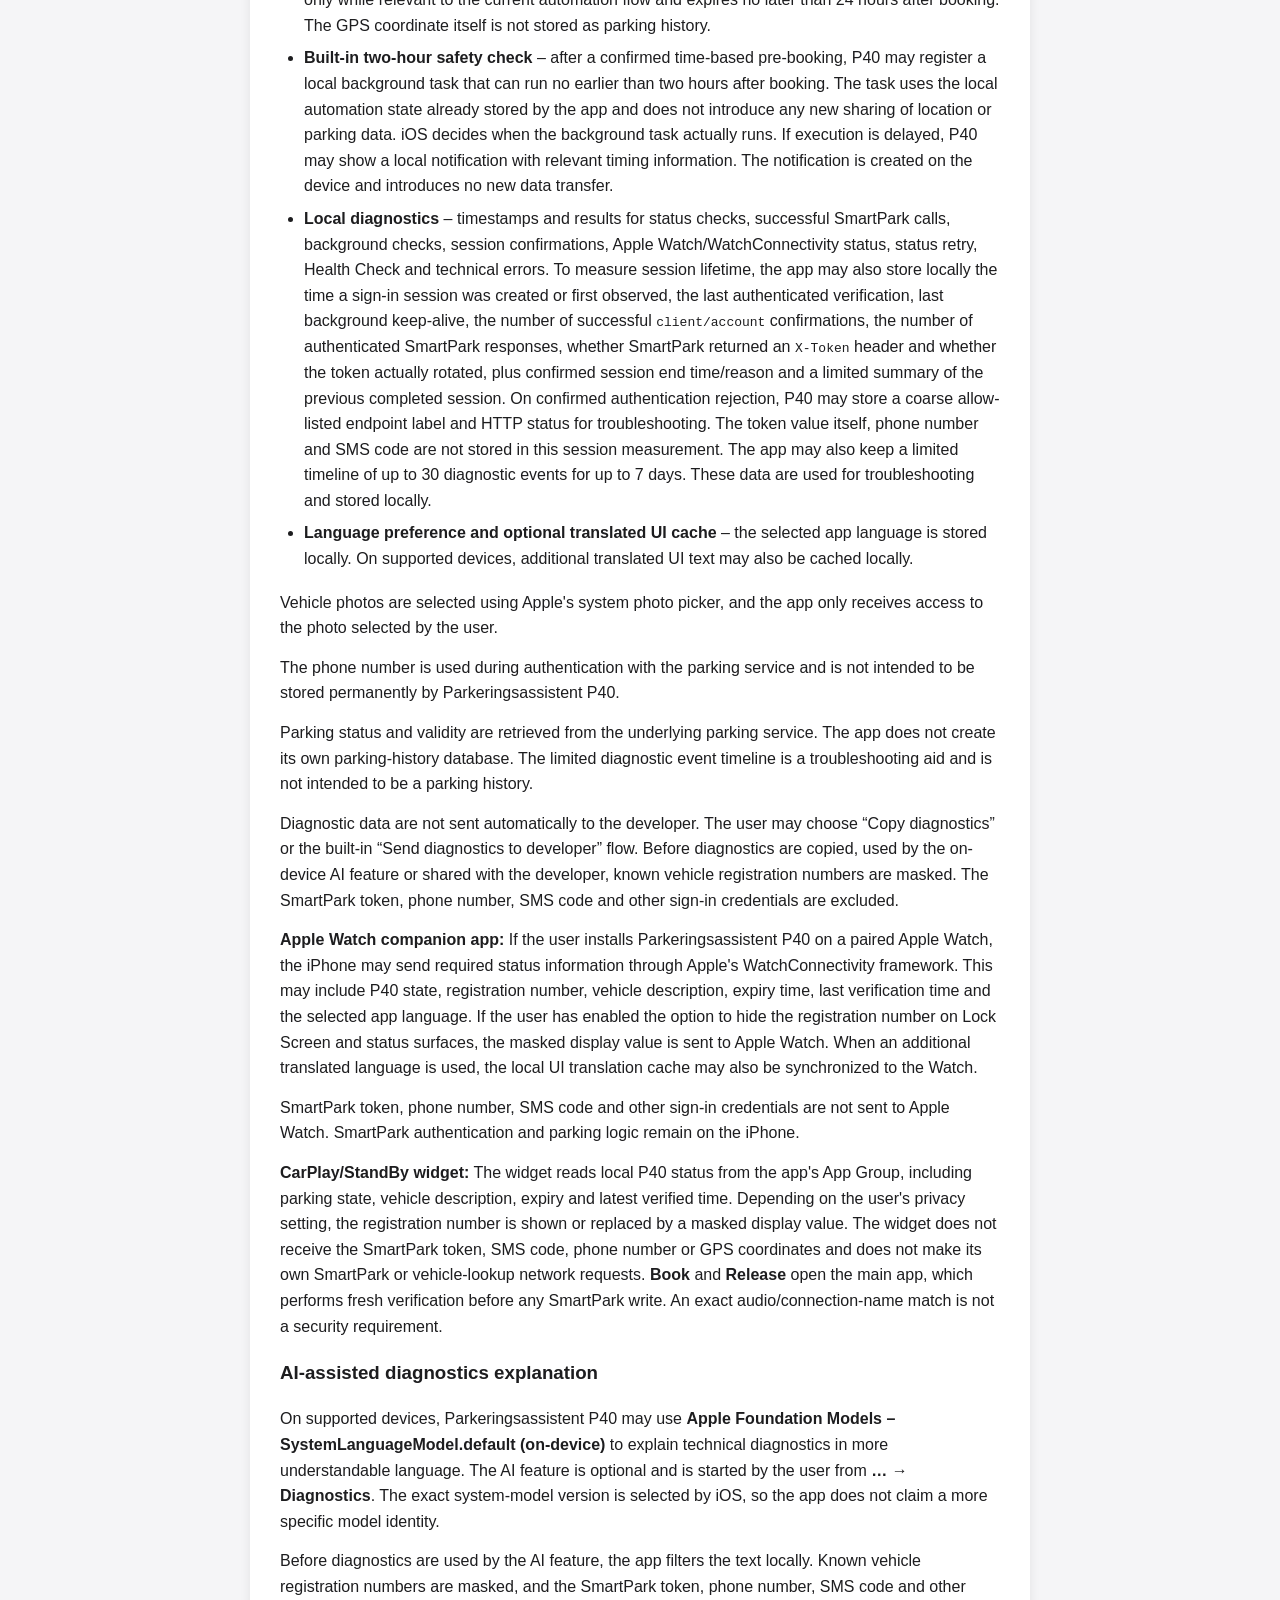
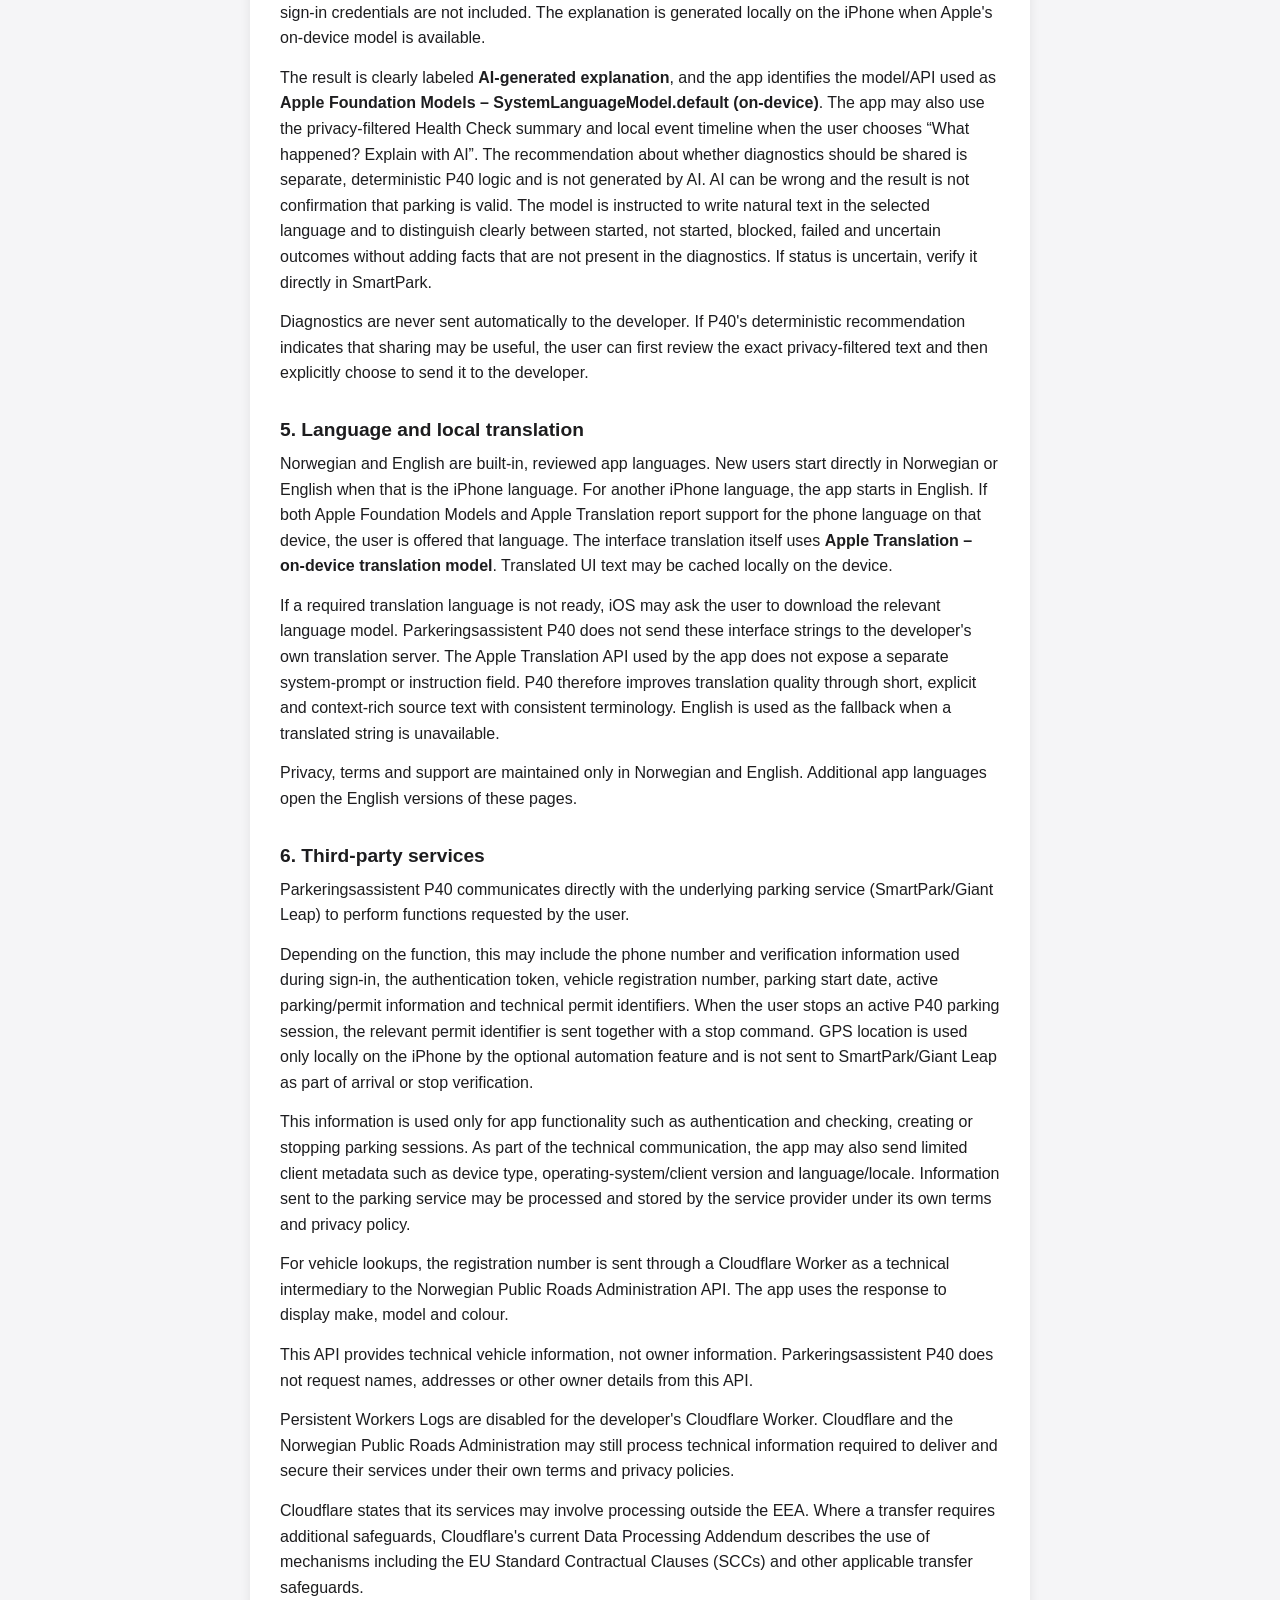
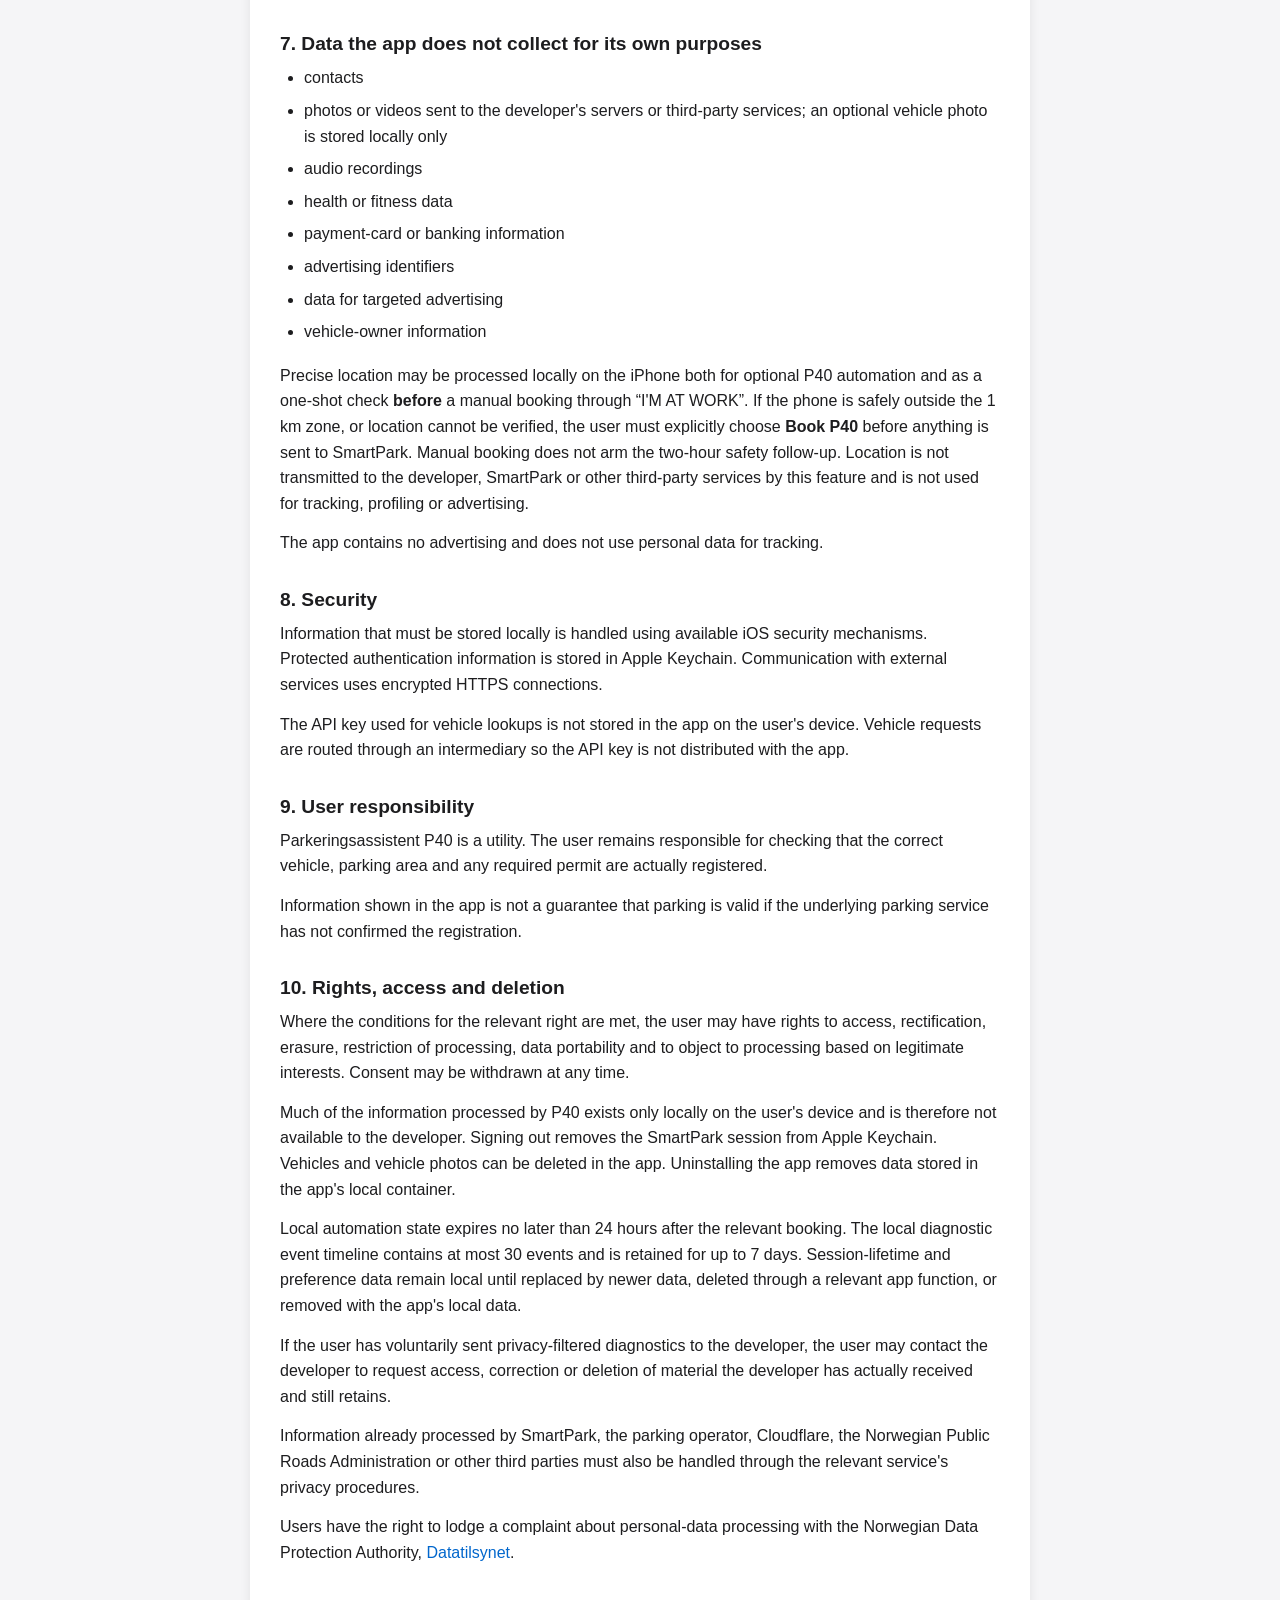
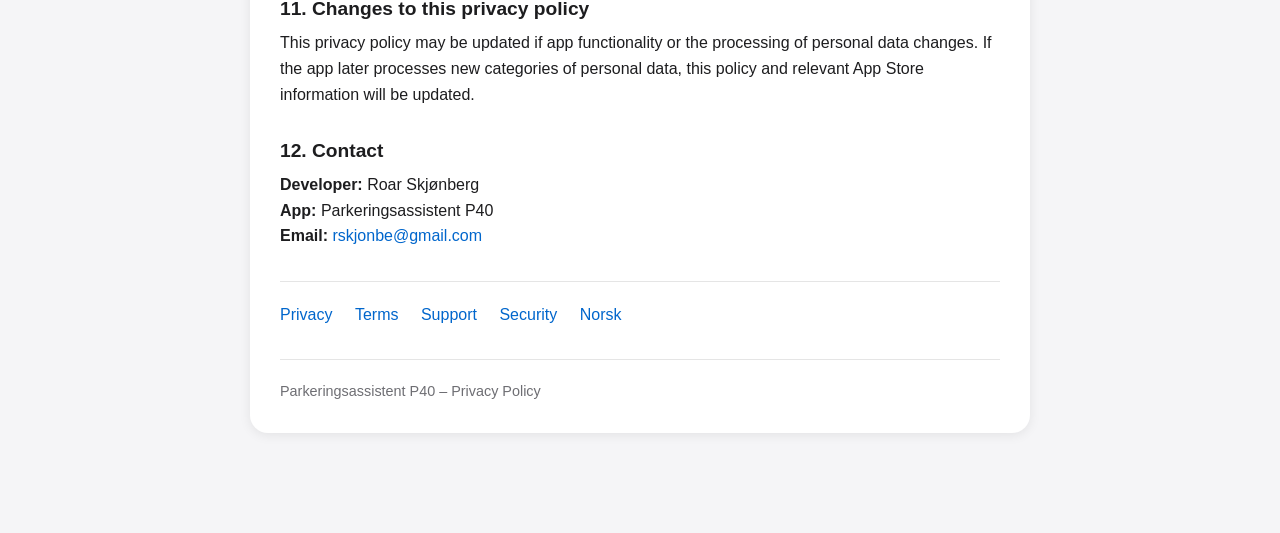
==== commit 347a4134: "Build 80 docs: update privacy and language details (EN)" ====
--- a/en/index.html
+++ b/en/index.html
@@ -11,7 +11,7 @@
   <div class="card">
     <h1>Privacy Policy – Parkeringsassistent P40</h1>
 
-    <p class="updated"><strong>Last updated: 5 October 2026</strong></p>
+    <p class="updated"><strong>Last updated: 6 October 2026</strong></p>
 
     <div class="notice">
       <strong>Independent app:</strong>
@@ -125,7 +125,7 @@
       <li><strong>Vehicle information</strong> – make, model and colour may be cached locally to reduce unnecessary lookups.</li>
       <li><strong>Optional vehicle photo</strong> – a compressed copy is stored locally and associated with the registration number. It is not sent to the developer, SmartPark, Cloudflare, the Norwegian Public Roads Administration or other third-party services.</li>
       <li><strong>Technical session information</strong> – limited information may be stored temporarily to handle a pending or uncertain parking request.</li>
-      <li><strong>Local automation state</strong> – the registration number selected as the dedicated Automatic P40 vehicle, the time a new P40 booking was actually created, the vehicle registration number it applies to, the technical SmartPark identifier used to bind any later user-confirmed stop to that same parking session, the time the 1 km arrival monitor was confirmed armed, any time monitoring continuity was lost, any observed region-entry signal and GPS-verified arrival time, and the time and limited result status of the latest safety check may be stored locally. These are identifiers, status and event timestamps, not GPS coordinates. The state is retained only while relevant to the current automation flow and expires no later than 24 hours after booking. The GPS coordinate itself is not stored as parking history.</li>
+      <li><strong>Local automation state</strong> – the registration number selected as the dedicated Automatic P40 vehicle, the time a new P40 booking was actually created, the vehicle registration number it applies to, the technical SmartPark identifier used to bind any later user-confirmed stop to that same parking session, the time the 1 km arrival monitor was confirmed armed, any time monitoring continuity was lost, any observed region-entry signal and GPS-verified arrival time, and the time and limited result status of the latest safety check may be stored locally. P40 may also store the timestamp and a limited, language-independent outcome for the latest automatic attempt, such as started, already active, unavailable, uncertain or failed. This is used to render the result in the language currently selected in the app and is not automatically sent to the developer. These are identifiers, status and event timestamps, not GPS coordinates. The state is retained only while relevant to the current automation flow and expires no later than 24 hours after booking. The GPS coordinate itself is not stored as parking history.</li>
       <li>
         <strong>Built-in two-hour safety check</strong> – after a confirmed
         time-based pre-booking, P40 may register a local background task that
@@ -220,8 +220,11 @@
       event timeline when the user chooses “What happened? Explain with AI”.
       The recommendation about whether diagnostics should be shared is separate,
       deterministic P40 logic and is not generated by AI. AI can be wrong and
-      the result is not confirmation that parking is valid. If status is
-      uncertain, verify it directly in SmartPark.
+      the result is not confirmation that parking is valid. The model is
+      instructed to write natural text in the selected language and to
+      distinguish clearly between started, not started, blocked, failed and
+      uncertain outcomes without adding facts that are not present in the
+      diagnostics. If status is uncertain, verify it directly in SmartPark.
     </p>
 
     <p>
@@ -235,19 +238,21 @@
     <p>
       Norwegian and English are built-in, reviewed app languages. New users
       start directly in Norwegian or English when that is the iPhone language.
-      For another iPhone language, the app starts in English. If Apple
-      Translation reports support for the phone language on that device, the
-      user is offered that language. Foundation Models are a separate capability
-      used only for optional AI-assisted diagnostics and are not required for
-      interface translation. The interface translation itself uses
-      <strong>Apple Translation – on-device translation model</strong>.
-      Translated UI text may be cached locally on the device.
+      For another iPhone language, the app starts in English. If both Apple
+      Foundation Models and Apple Translation report support for the phone
+      language on that device, the user is offered that language. The interface
+      translation itself uses <strong>Apple Translation – on-device translation
+      model</strong>. Translated UI text may be cached locally on the device.
     </p>
     <p>
       If a required translation language is not ready, iOS may ask the user to
       download the relevant language model. Parkeringsassistent P40 does not
       send these interface strings to the developer's own translation server.
-      English is used as the fallback when a translated string is unavailable.
+      The Apple Translation API used by the app does not expose a separate
+      system-prompt or instruction field. P40 therefore improves translation
+      quality through short, explicit and context-rich source text with
+      consistent terminology. English is used as the fallback when a translated
+      string is unavailable.
     </p>
     <p>
       Privacy, terms and support are maintained only in Norwegian and English.
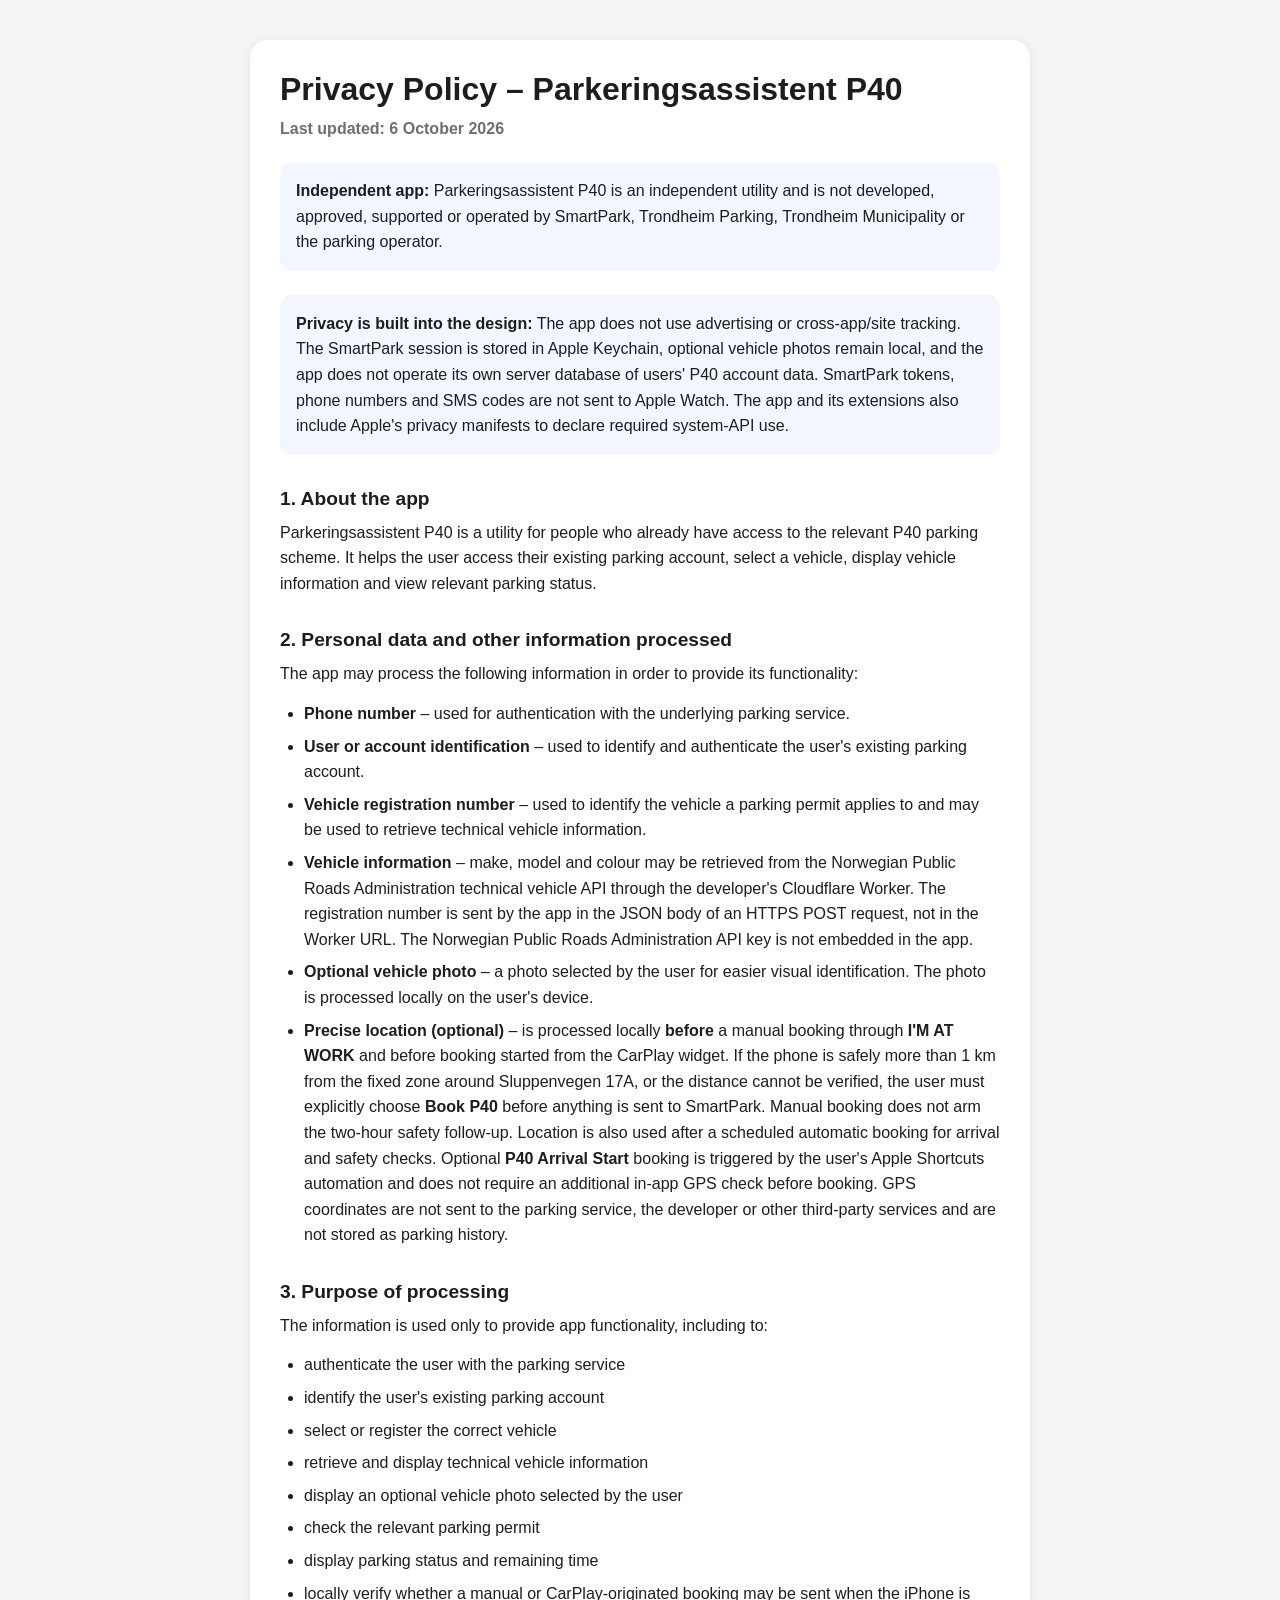
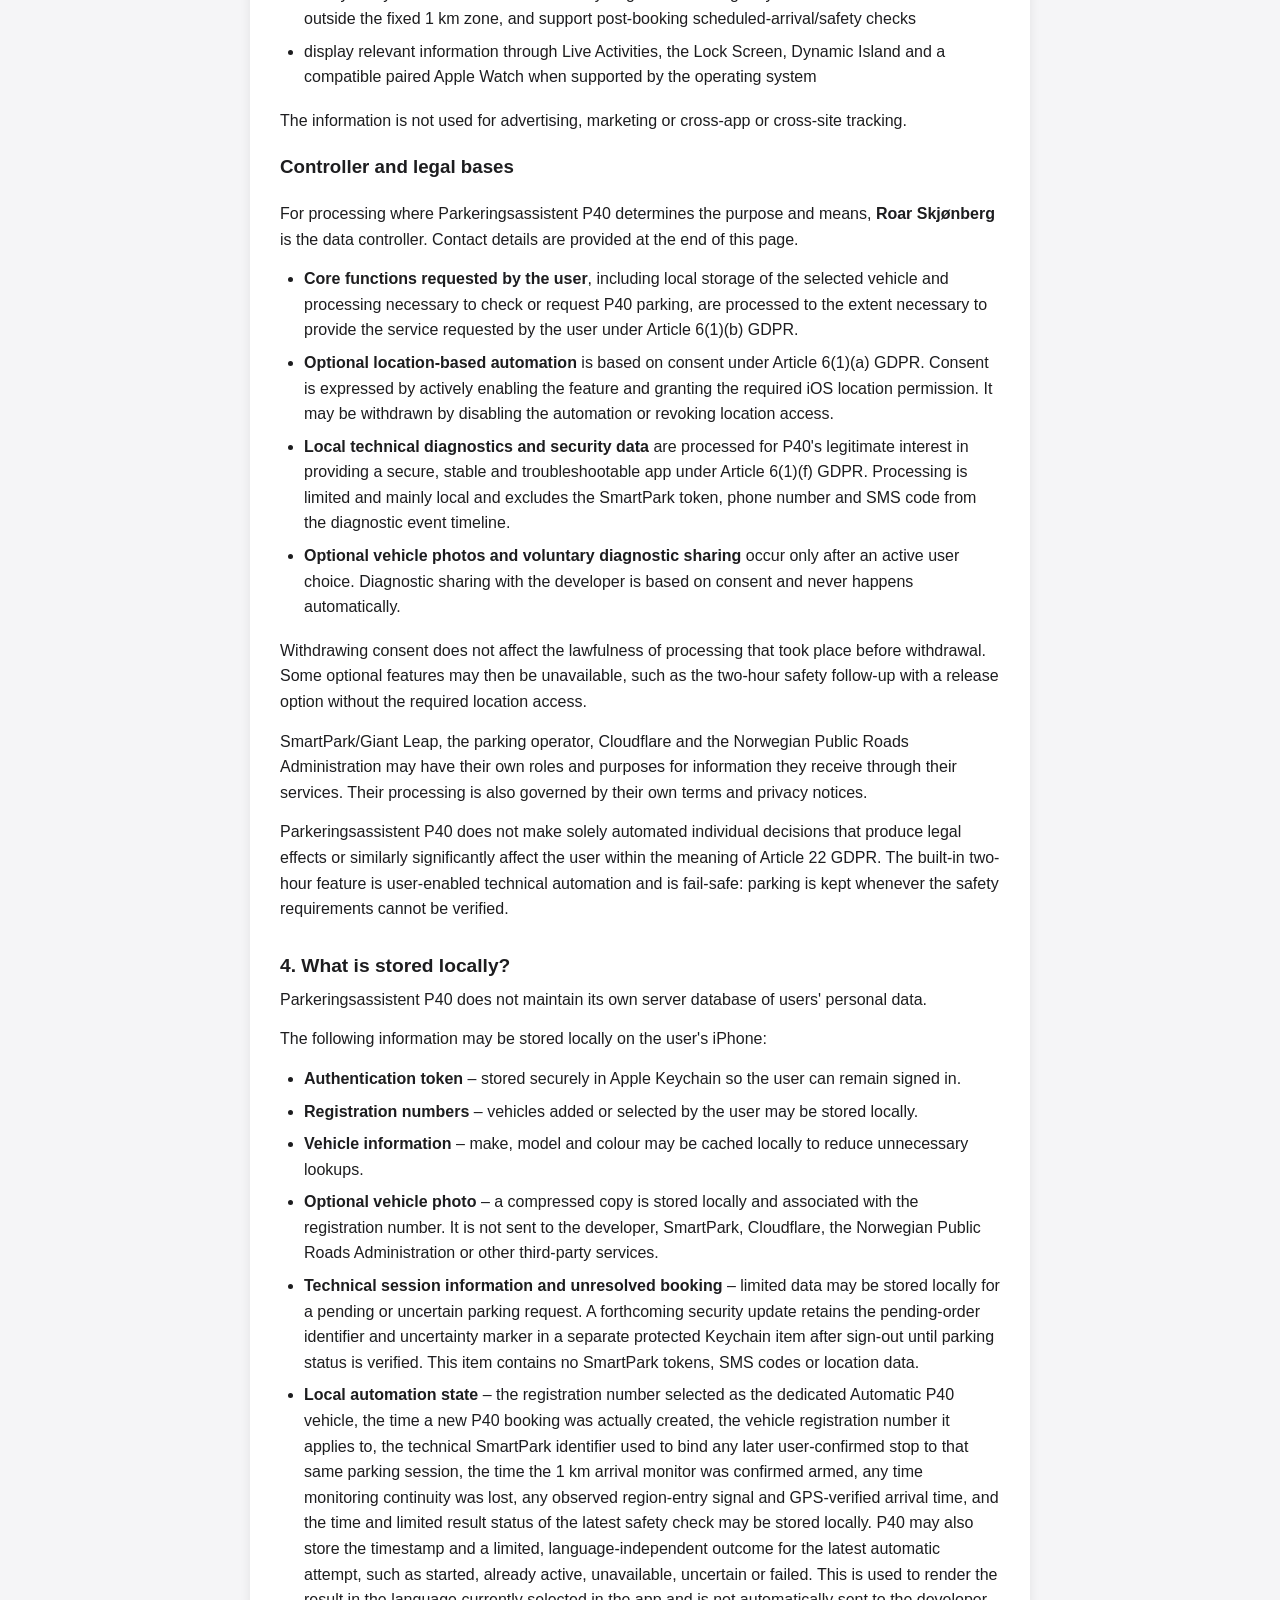
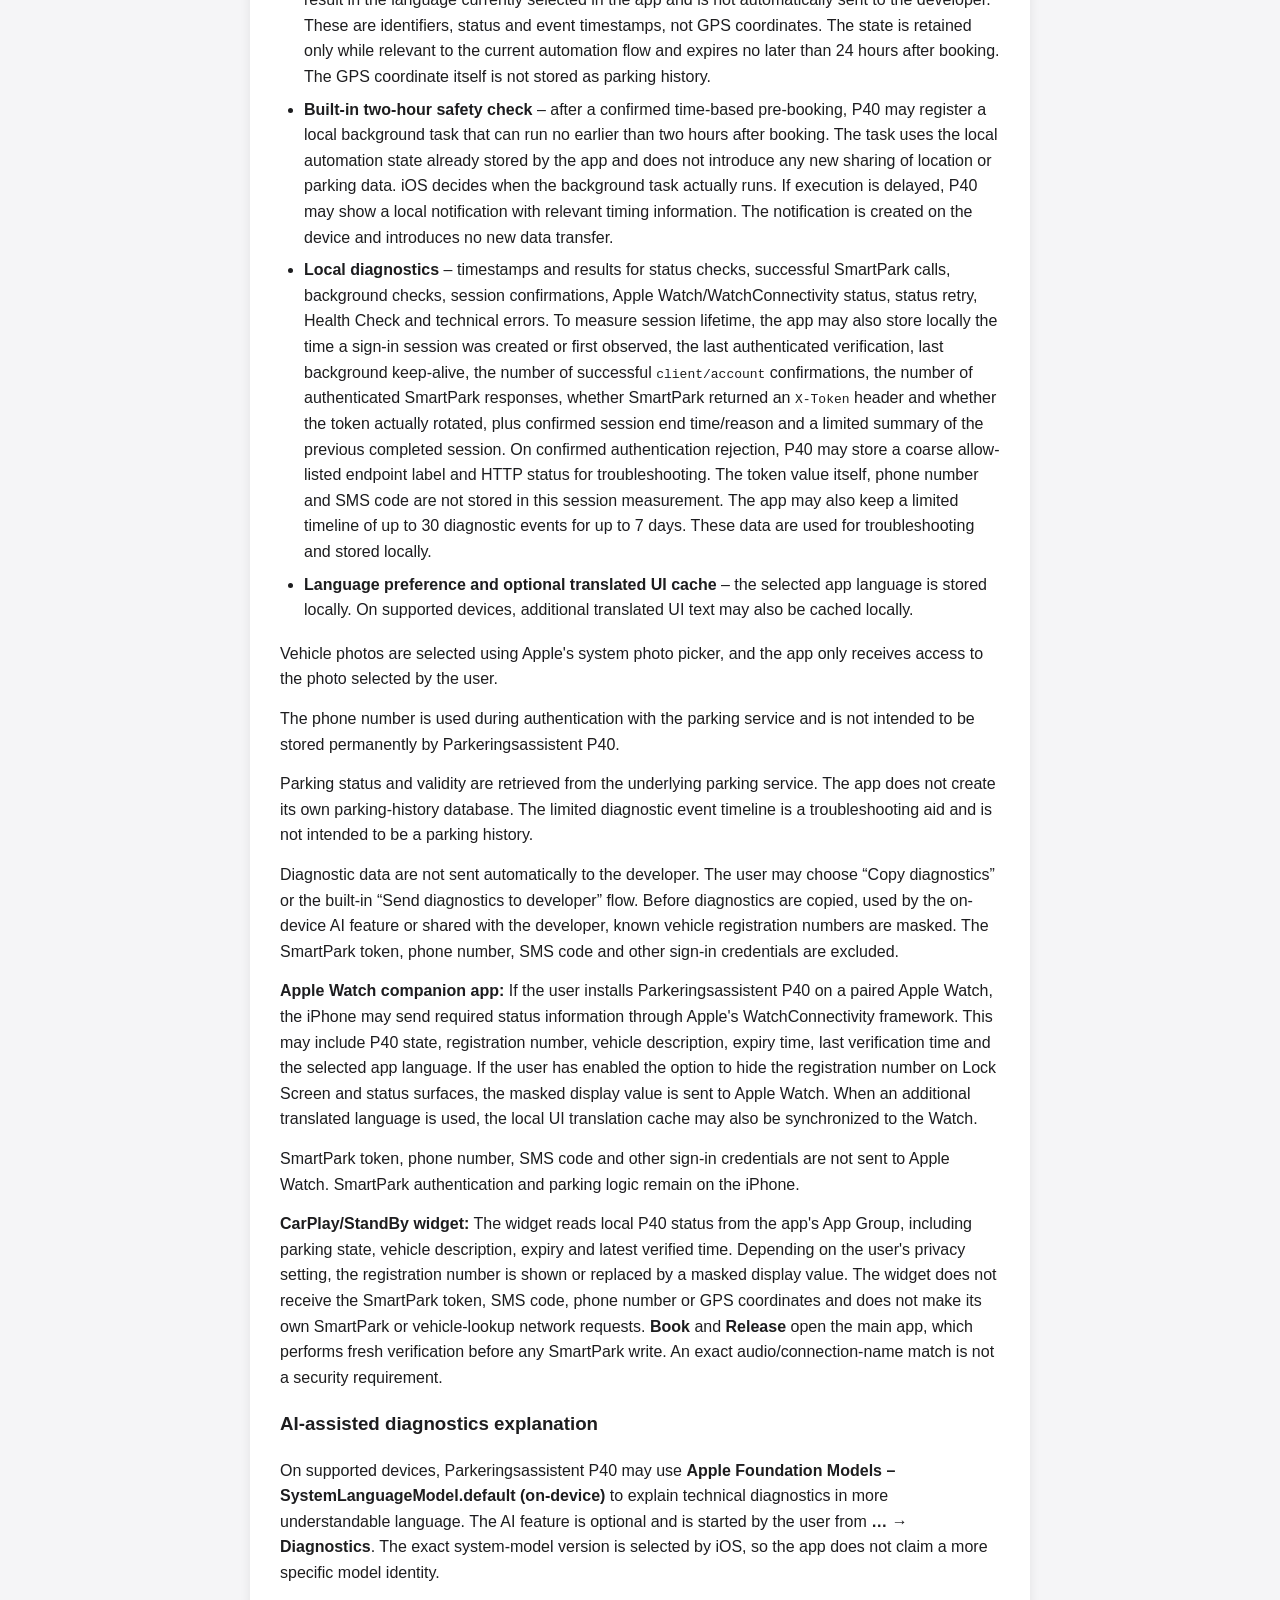
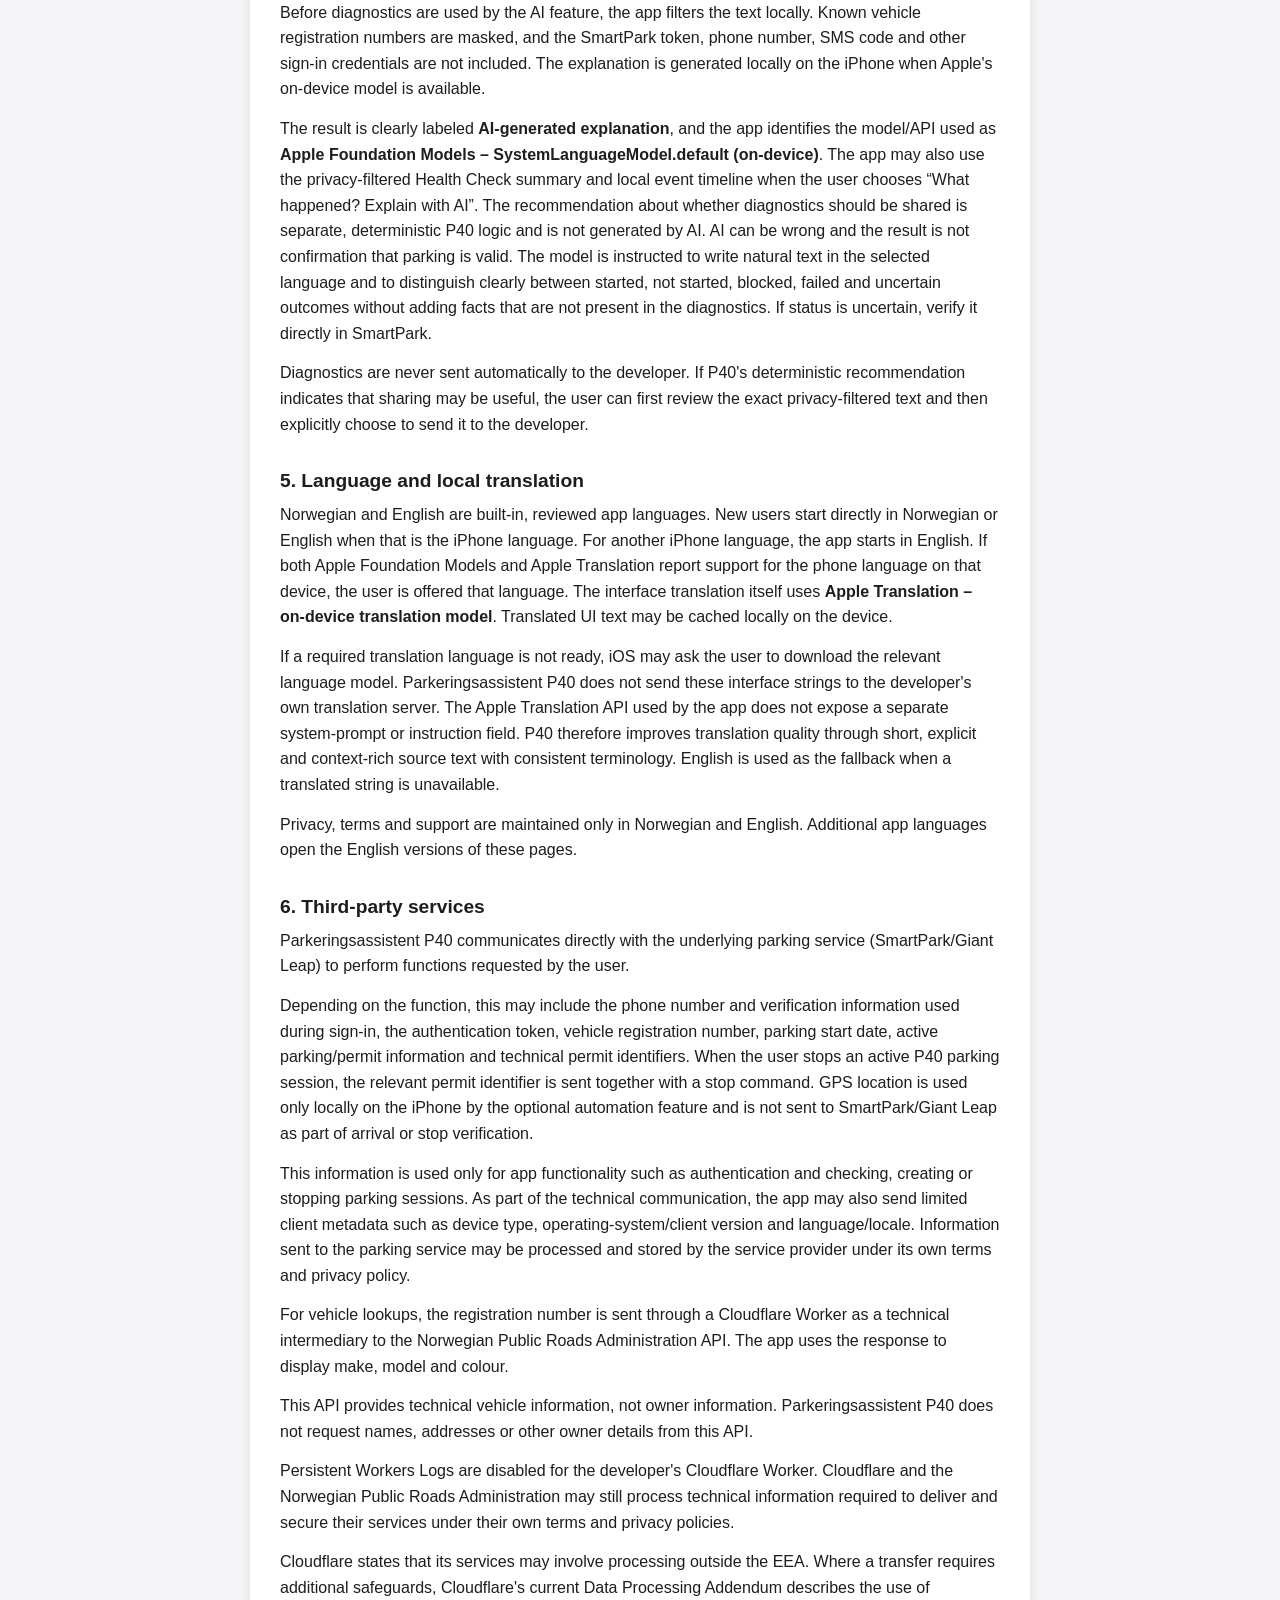
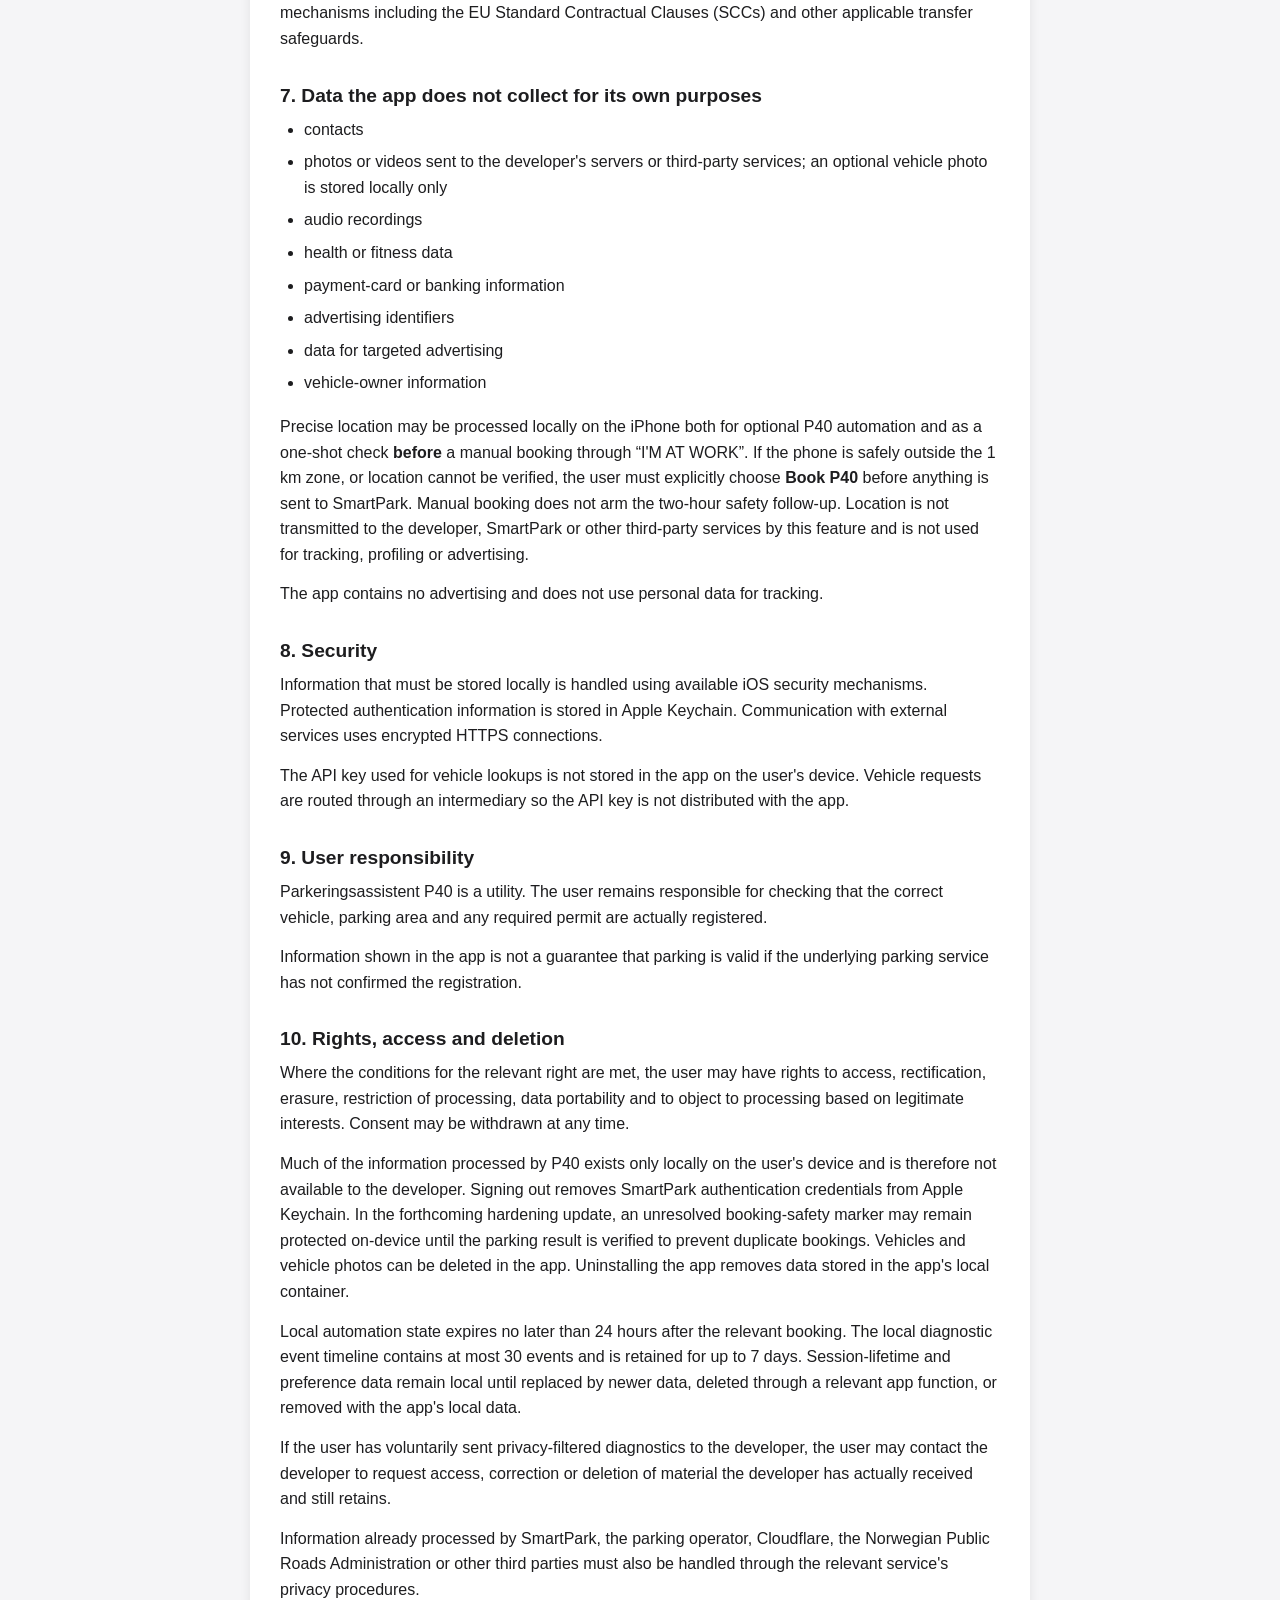
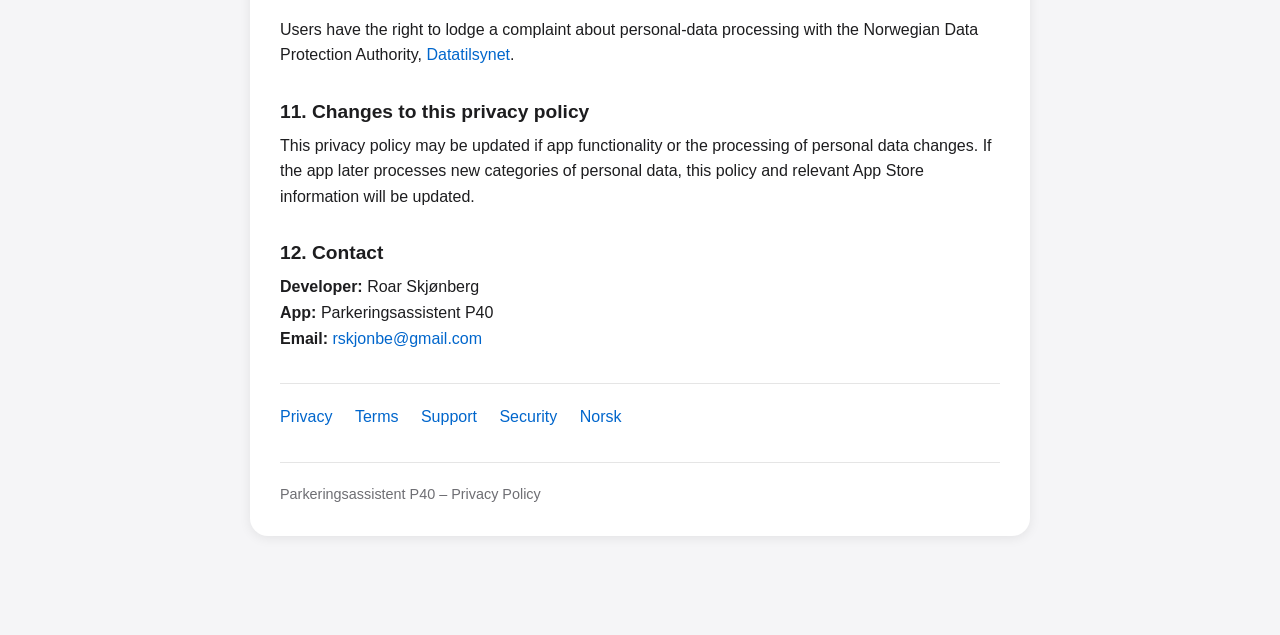
==== commit 04357588: "Docs: align future P40 renewal and local booking-safety retention [skip ci]" ====
--- a/en/index.html
+++ b/en/index.html
@@ -124,7 +124,7 @@
       <li><strong>Registration numbers</strong> – vehicles added or selected by the user may be stored locally.</li>
       <li><strong>Vehicle information</strong> – make, model and colour may be cached locally to reduce unnecessary lookups.</li>
       <li><strong>Optional vehicle photo</strong> – a compressed copy is stored locally and associated with the registration number. It is not sent to the developer, SmartPark, Cloudflare, the Norwegian Public Roads Administration or other third-party services.</li>
-      <li><strong>Technical session information</strong> – limited information may be stored temporarily to handle a pending or uncertain parking request.</li>
+      <li><strong>Technical session information and unresolved booking</strong> – limited data may be stored locally for a pending or uncertain parking request. A forthcoming security update retains the pending-order identifier and uncertainty marker in a separate protected Keychain item after sign-out until parking status is verified. This item contains no SmartPark tokens, SMS codes or location data.</li>
       <li><strong>Local automation state</strong> – the registration number selected as the dedicated Automatic P40 vehicle, the time a new P40 booking was actually created, the vehicle registration number it applies to, the technical SmartPark identifier used to bind any later user-confirmed stop to that same parking session, the time the 1 km arrival monitor was confirmed armed, any time monitoring continuity was lost, any observed region-entry signal and GPS-verified arrival time, and the time and limited result status of the latest safety check may be stored locally. P40 may also store the timestamp and a limited, language-independent outcome for the latest automatic attempt, such as started, already active, unavailable, uncertain or failed. This is used to render the result in the language currently selected in the app and is not automatically sent to the developer. These are identifiers, status and event timestamps, not GPS coordinates. The state is retained only while relevant to the current automation flow and expires no later than 24 hours after booking. The GPS coordinate itself is not stored as parking history.</li>
       <li>
         <strong>Built-in two-hour safety check</strong> – after a confirmed
@@ -363,7 +363,10 @@
     <p>
       Much of the information processed by P40 exists only locally on the
       user's device and is therefore not available to the developer. Signing
-      out removes the SmartPark session from Apple Keychain. Vehicles and
+      out removes SmartPark authentication credentials from Apple Keychain.
+      In the forthcoming hardening update, an unresolved booking-safety marker
+      may remain protected on-device until the parking result is verified to
+      prevent duplicate bookings. Vehicles and
       vehicle photos can be deleted in the app. Uninstalling the app removes
       data stored in the app's local container.
     </p>
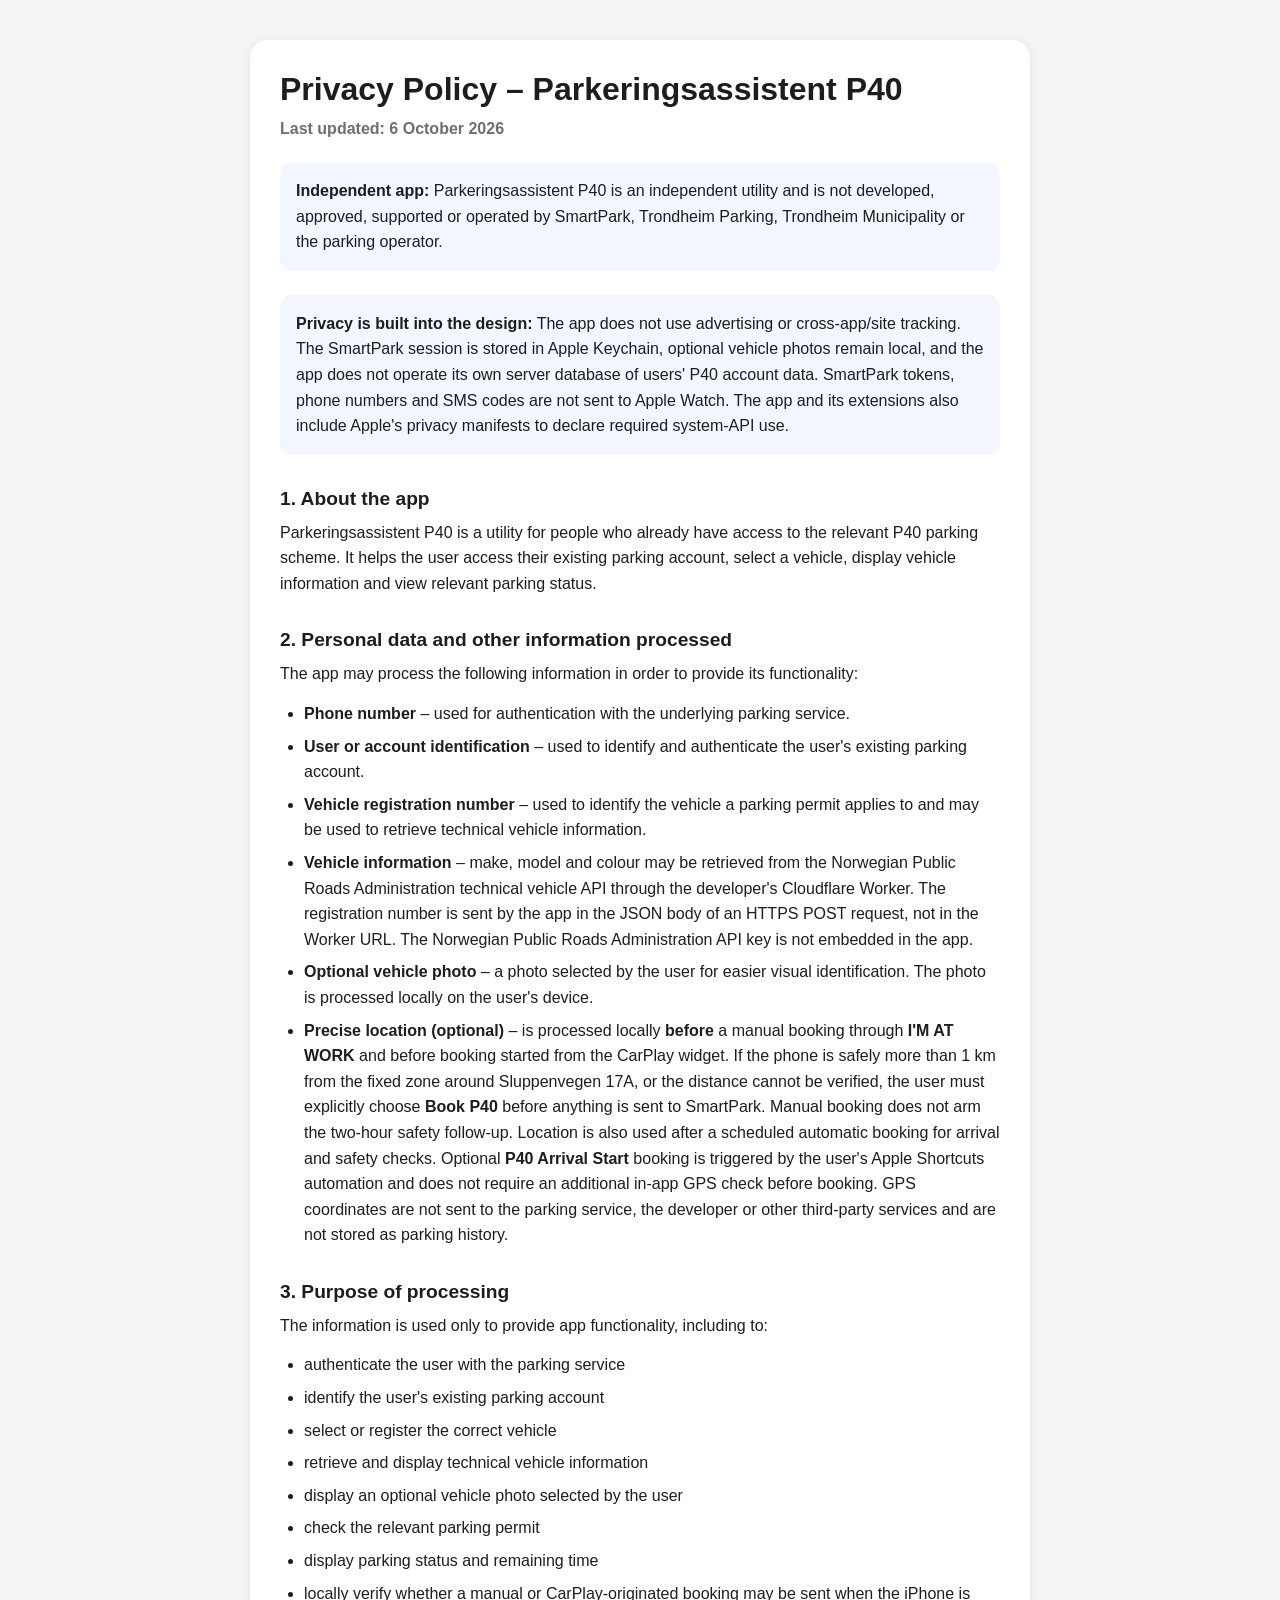
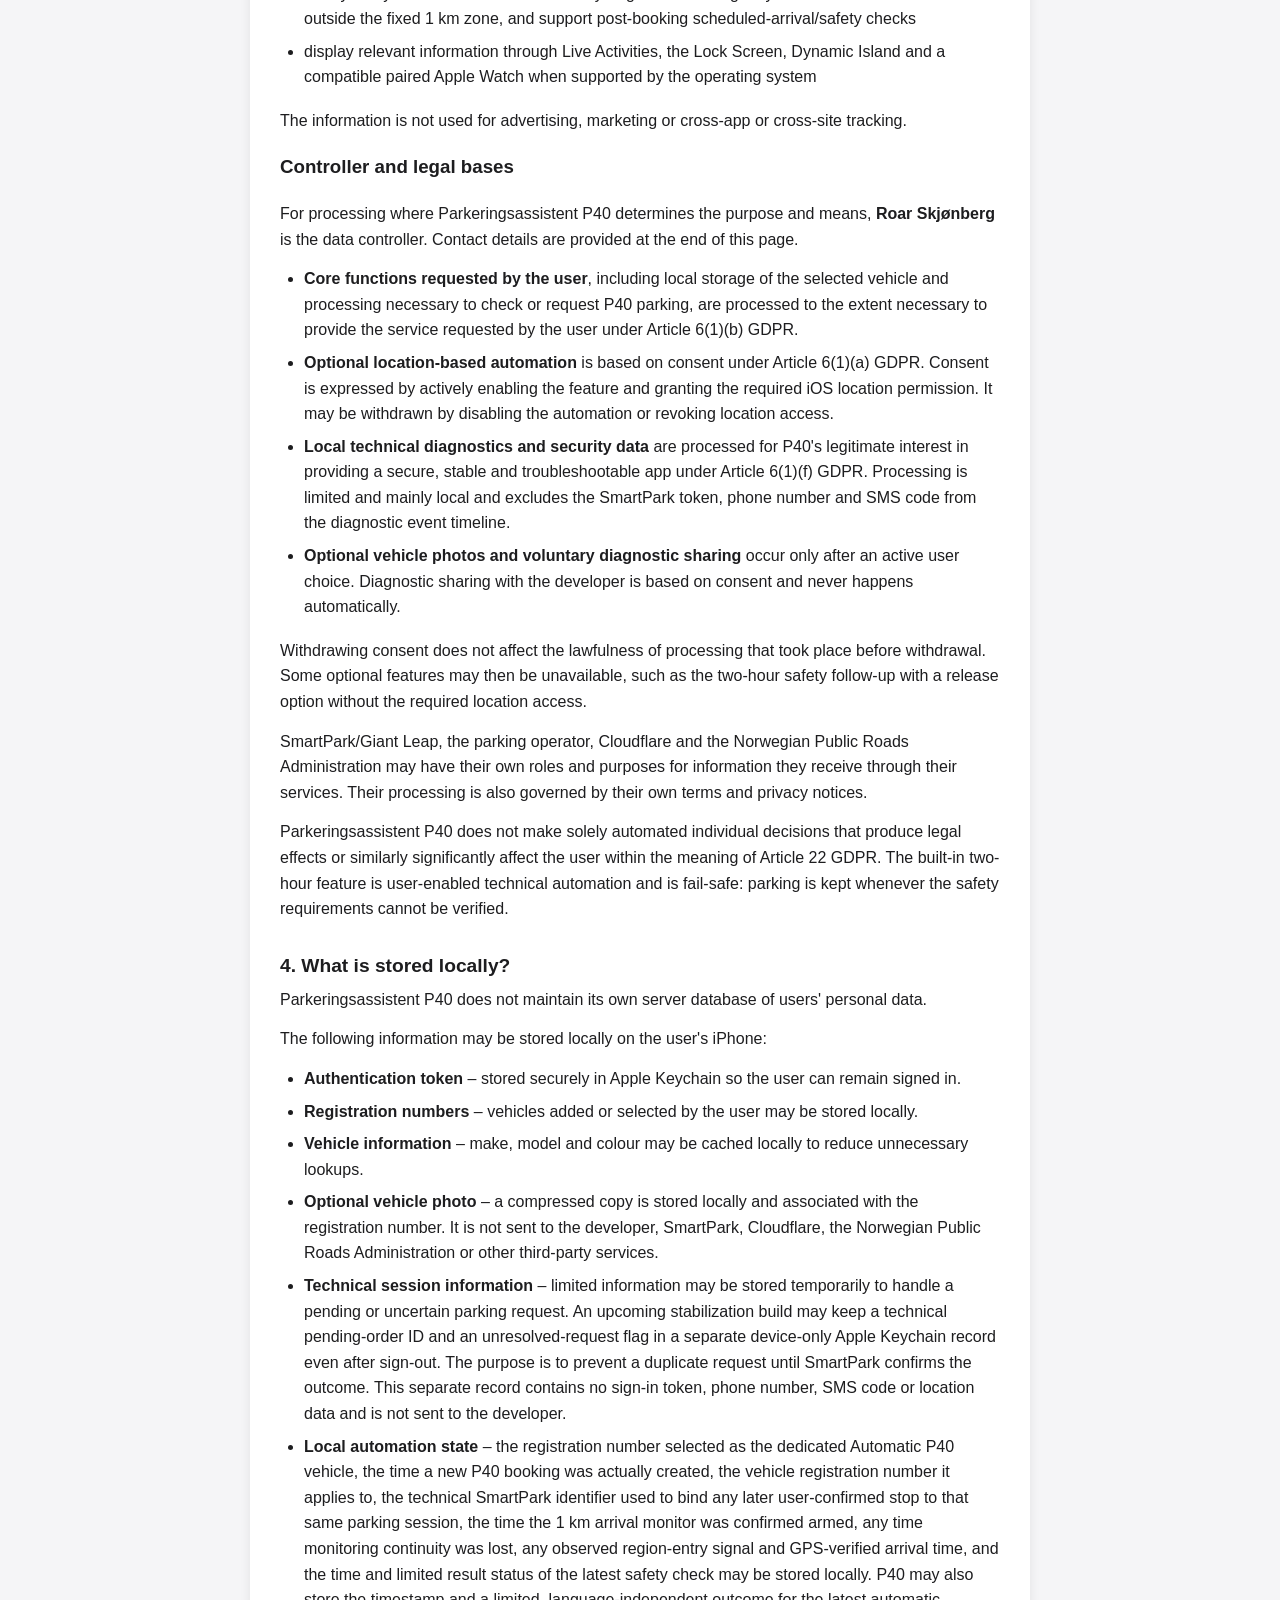
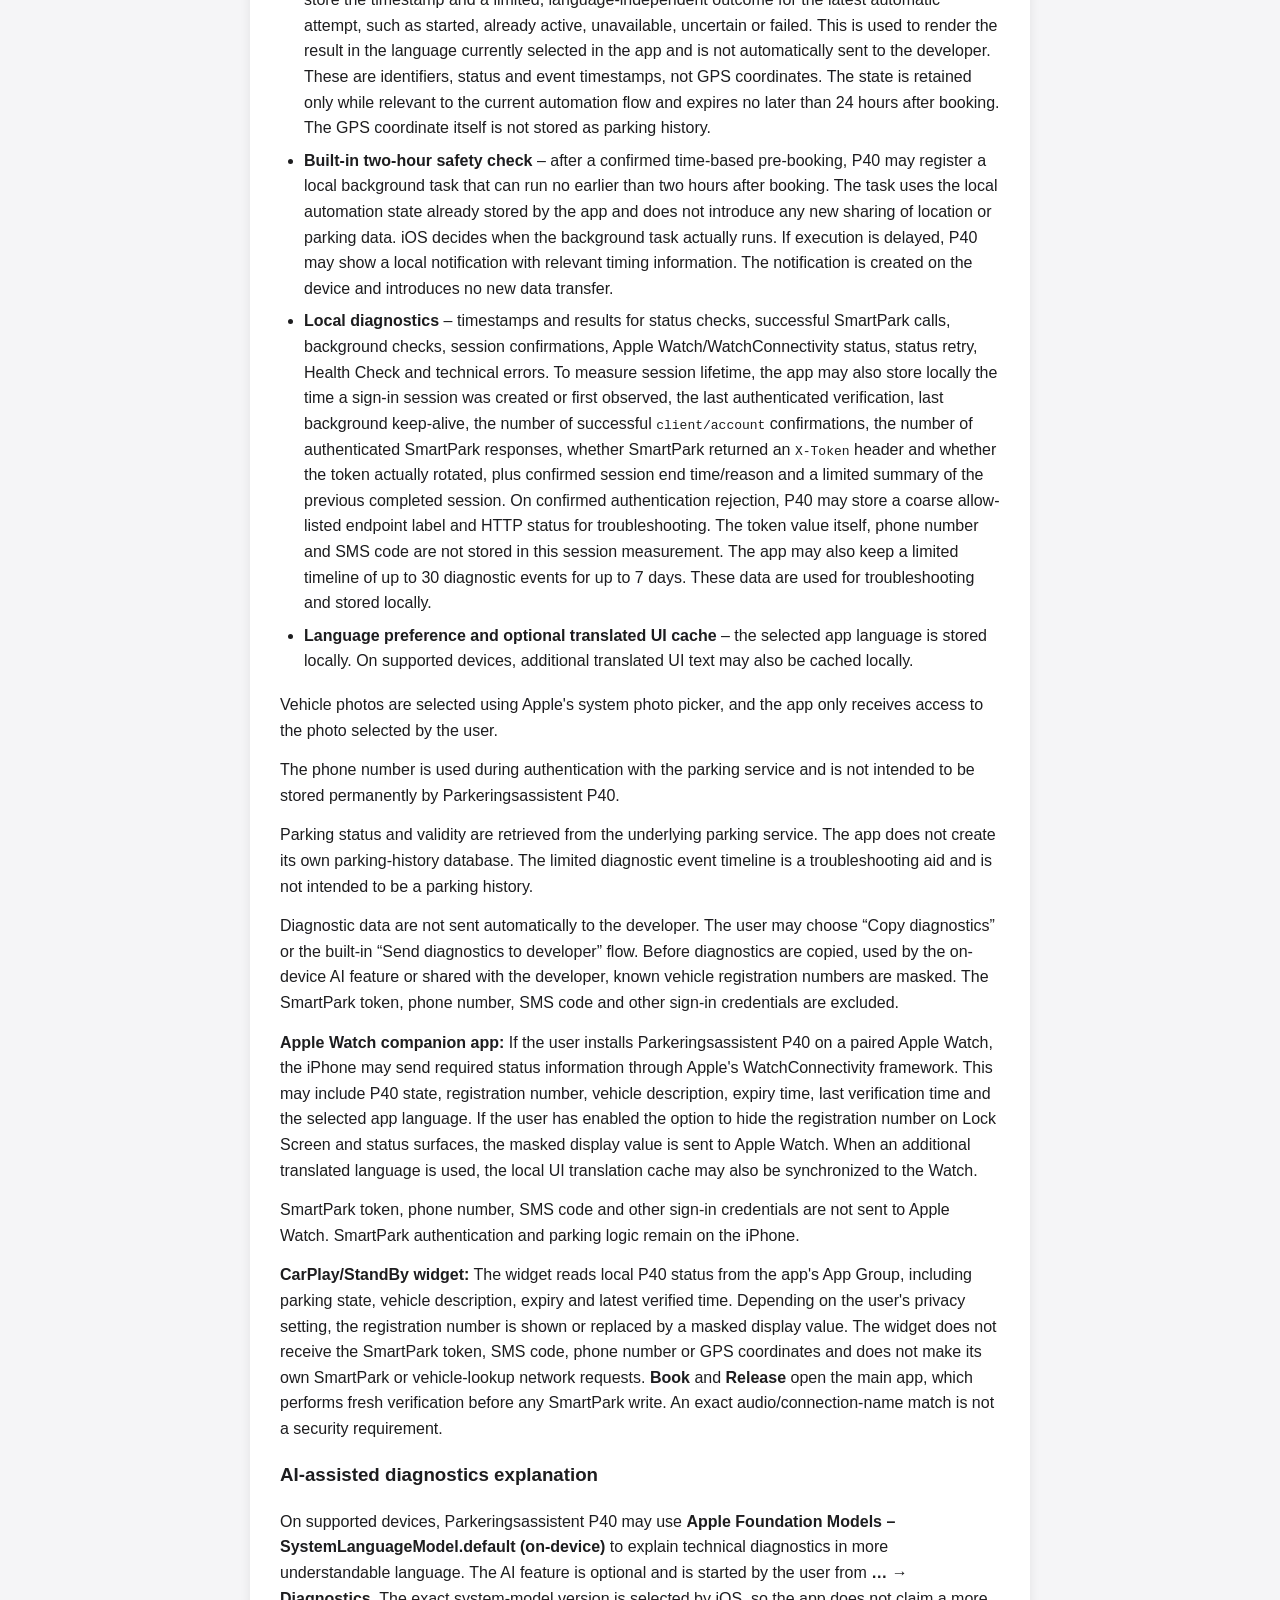
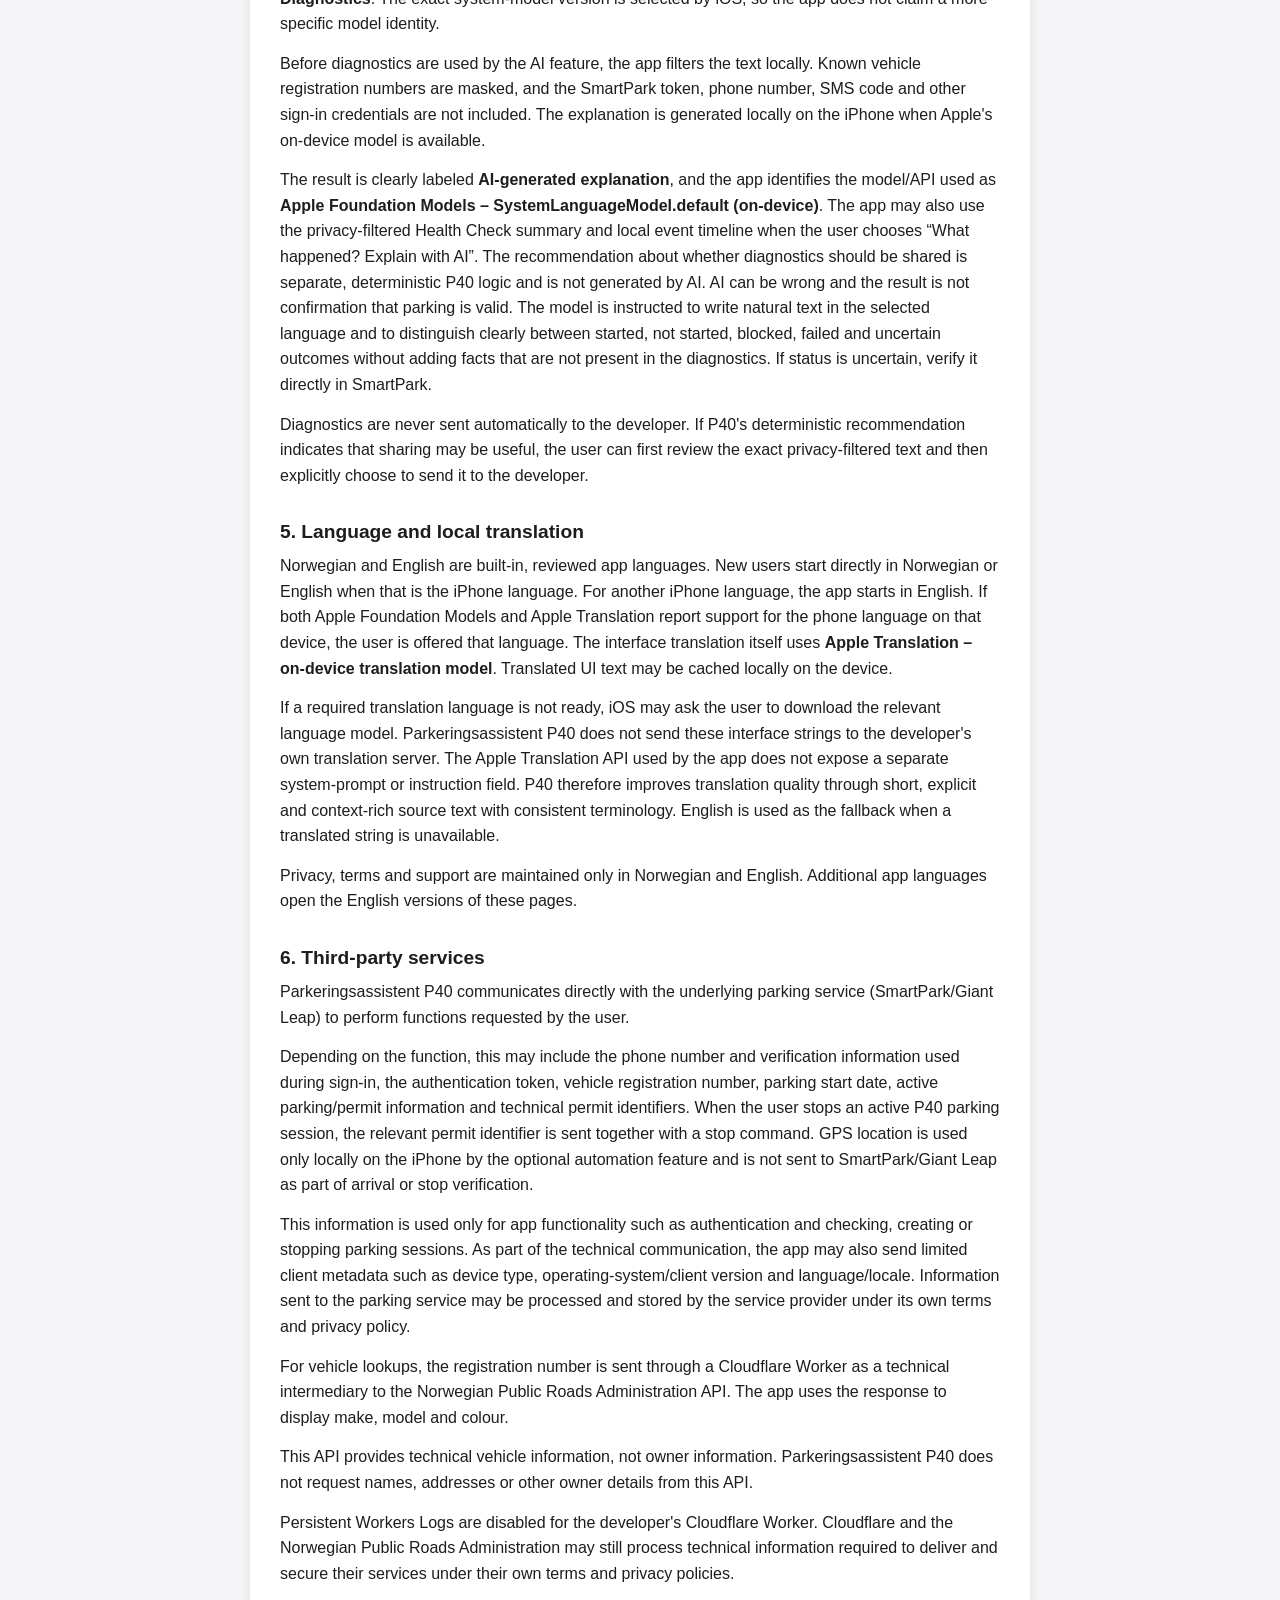
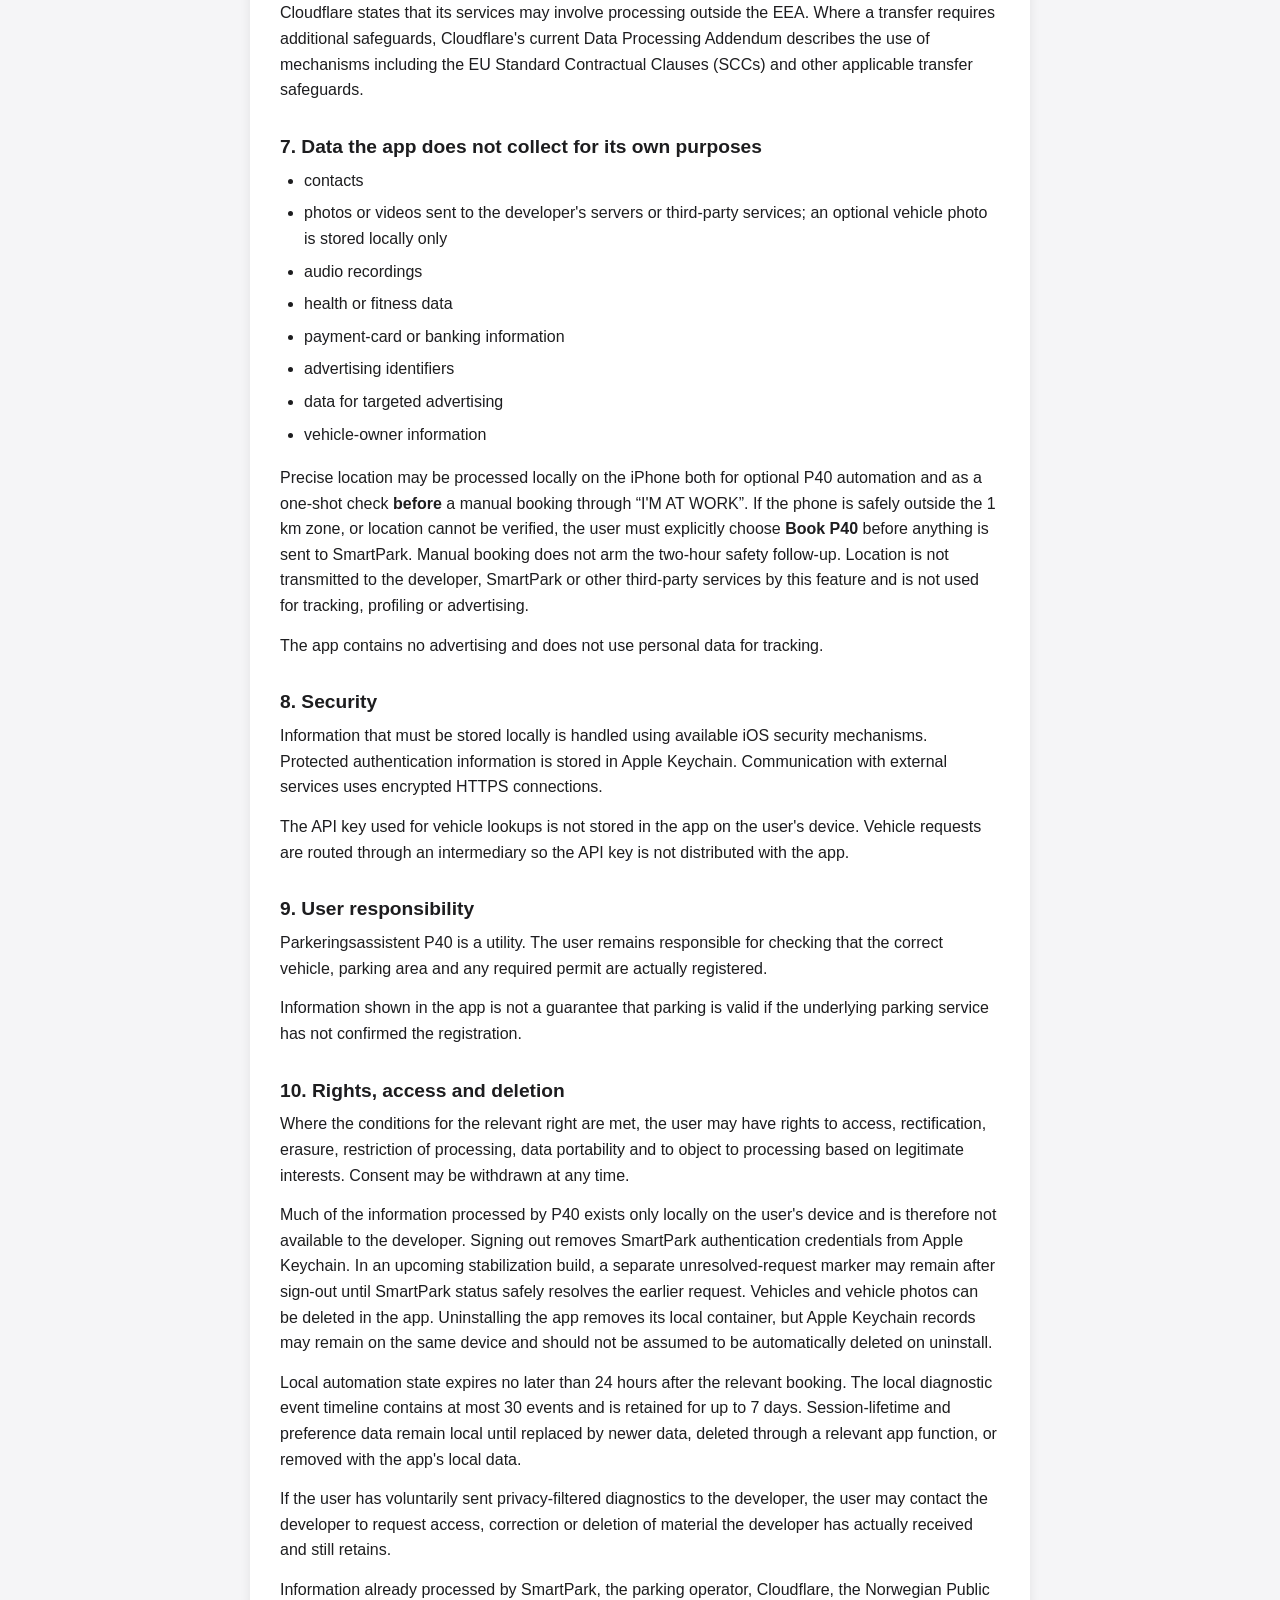
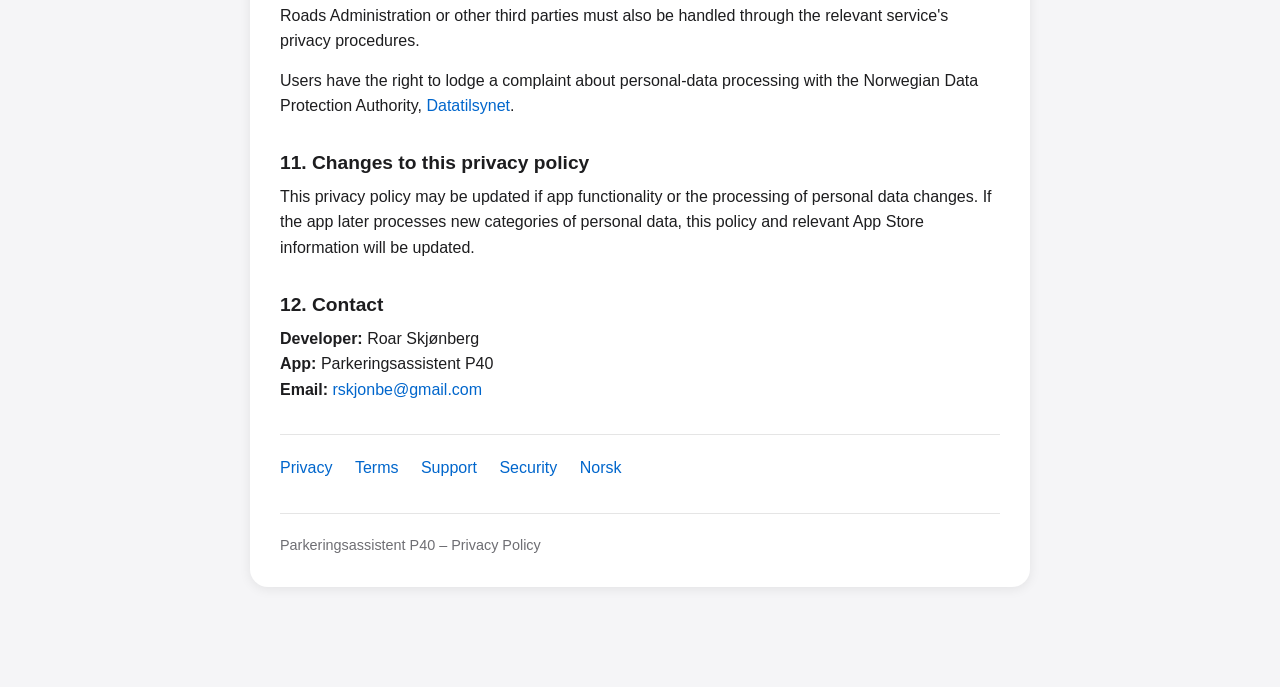
==== commit b174f1a8: "Privacy: explain future pending-order ledger and accurate Keychain retention (EN) [skip ci]" ====
--- a/en/index.html
+++ b/en/index.html
@@ -124,7 +124,7 @@
       <li><strong>Registration numbers</strong> – vehicles added or selected by the user may be stored locally.</li>
       <li><strong>Vehicle information</strong> – make, model and colour may be cached locally to reduce unnecessary lookups.</li>
       <li><strong>Optional vehicle photo</strong> – a compressed copy is stored locally and associated with the registration number. It is not sent to the developer, SmartPark, Cloudflare, the Norwegian Public Roads Administration or other third-party services.</li>
-      <li><strong>Technical session information and unresolved booking</strong> – limited data may be stored locally for a pending or uncertain parking request. A forthcoming security update retains the pending-order identifier and uncertainty marker in a separate protected Keychain item after sign-out until parking status is verified. This item contains no SmartPark tokens, SMS codes or location data.</li>
+      <li><strong>Technical session information</strong> – limited information may be stored temporarily to handle a pending or uncertain parking request. An upcoming stabilization build may keep a technical pending-order ID and an unresolved-request flag in a separate device-only Apple Keychain record even after sign-out. The purpose is to prevent a duplicate request until SmartPark confirms the outcome. This separate record contains no sign-in token, phone number, SMS code or location data and is not sent to the developer.</li>
       <li><strong>Local automation state</strong> – the registration number selected as the dedicated Automatic P40 vehicle, the time a new P40 booking was actually created, the vehicle registration number it applies to, the technical SmartPark identifier used to bind any later user-confirmed stop to that same parking session, the time the 1 km arrival monitor was confirmed armed, any time monitoring continuity was lost, any observed region-entry signal and GPS-verified arrival time, and the time and limited result status of the latest safety check may be stored locally. P40 may also store the timestamp and a limited, language-independent outcome for the latest automatic attempt, such as started, already active, unavailable, uncertain or failed. This is used to render the result in the language currently selected in the app and is not automatically sent to the developer. These are identifiers, status and event timestamps, not GPS coordinates. The state is retained only while relevant to the current automation flow and expires no later than 24 hours after booking. The GPS coordinate itself is not stored as parking history.</li>
       <li>
         <strong>Built-in two-hour safety check</strong> – after a confirmed
@@ -364,11 +364,12 @@
       Much of the information processed by P40 exists only locally on the
       user's device and is therefore not available to the developer. Signing
       out removes SmartPark authentication credentials from Apple Keychain.
-      In the forthcoming hardening update, an unresolved booking-safety marker
-      may remain protected on-device until the parking result is verified to
-      prevent duplicate bookings. Vehicles and
-      vehicle photos can be deleted in the app. Uninstalling the app removes
-      data stored in the app's local container.
+      In an upcoming stabilization build, a separate unresolved-request
+      marker may remain after sign-out until SmartPark status safely resolves
+      the earlier request. Vehicles and vehicle photos can be deleted in the
+      app. Uninstalling the app removes its local container, but Apple Keychain
+      records may remain on the same device and should not be assumed to be
+      automatically deleted on uninstall.
     </p>
     <p>
       Local automation state expires no later than 24 hours after the relevant
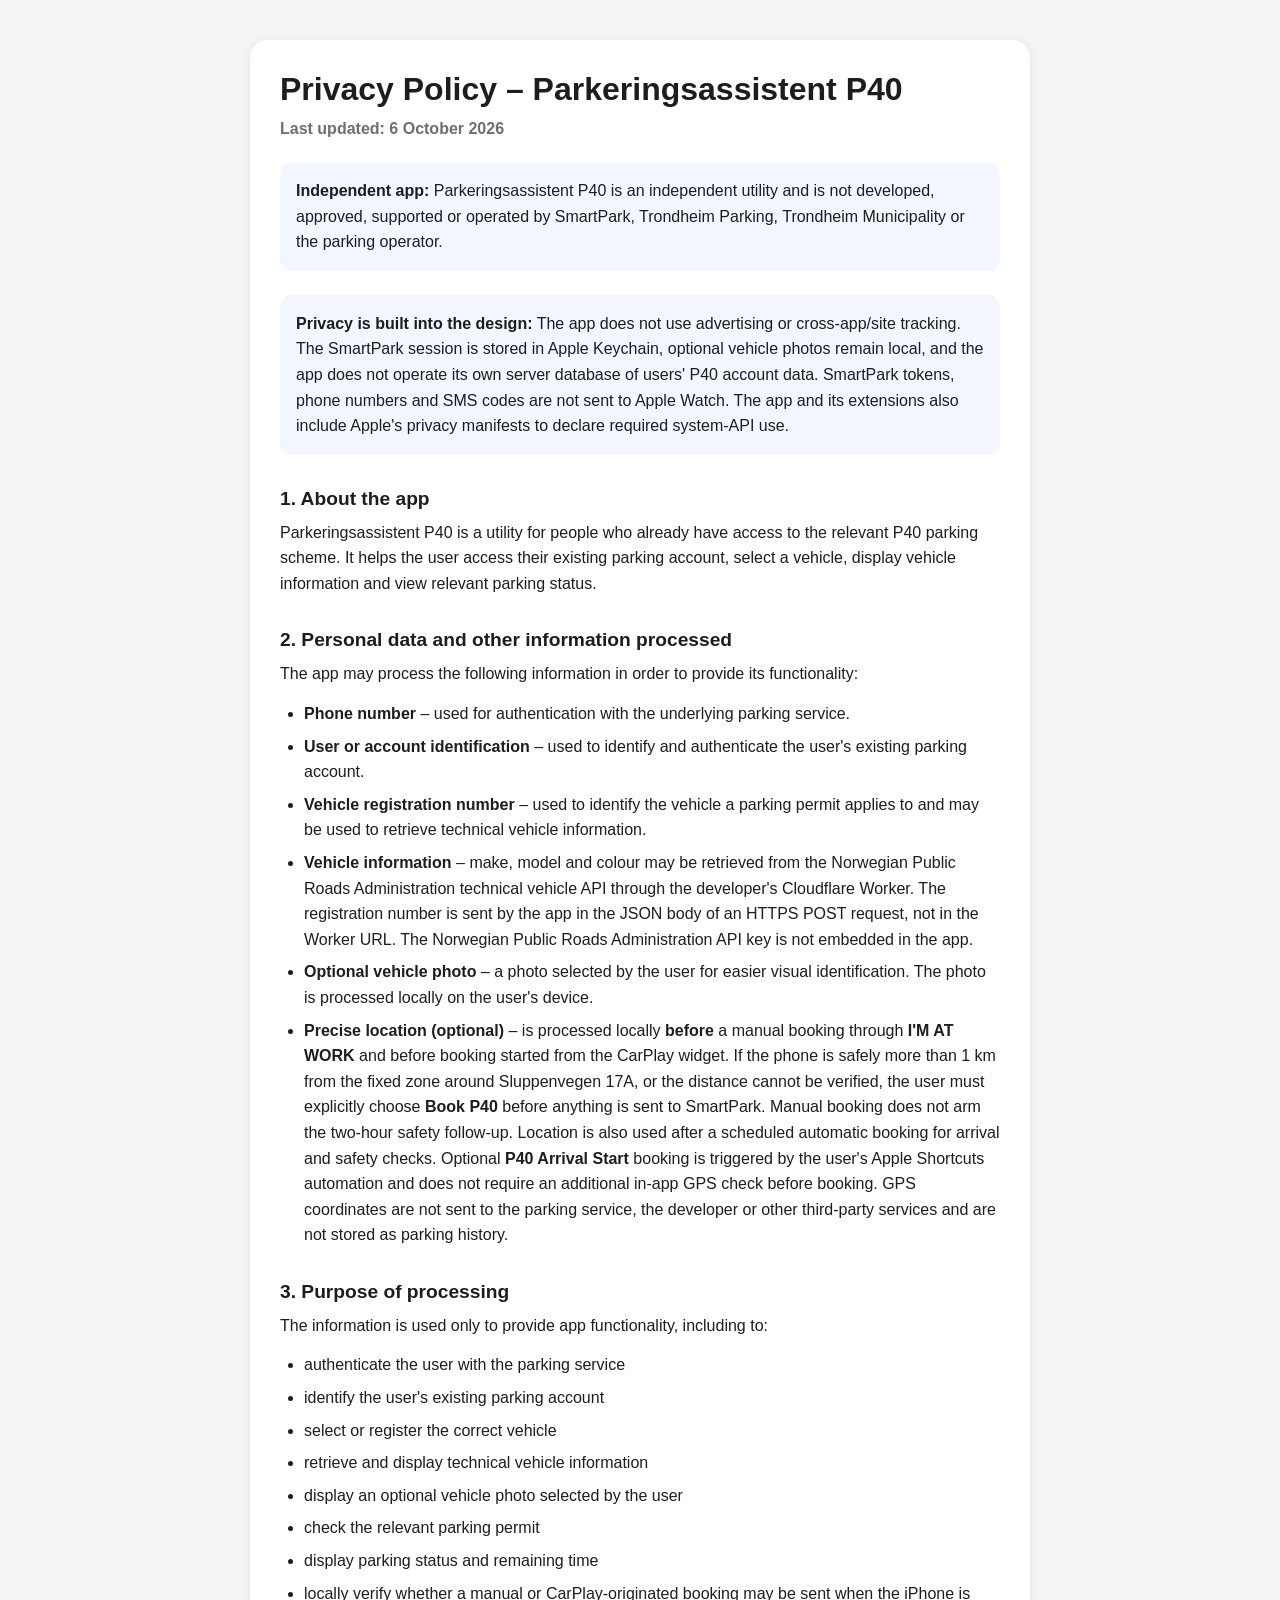
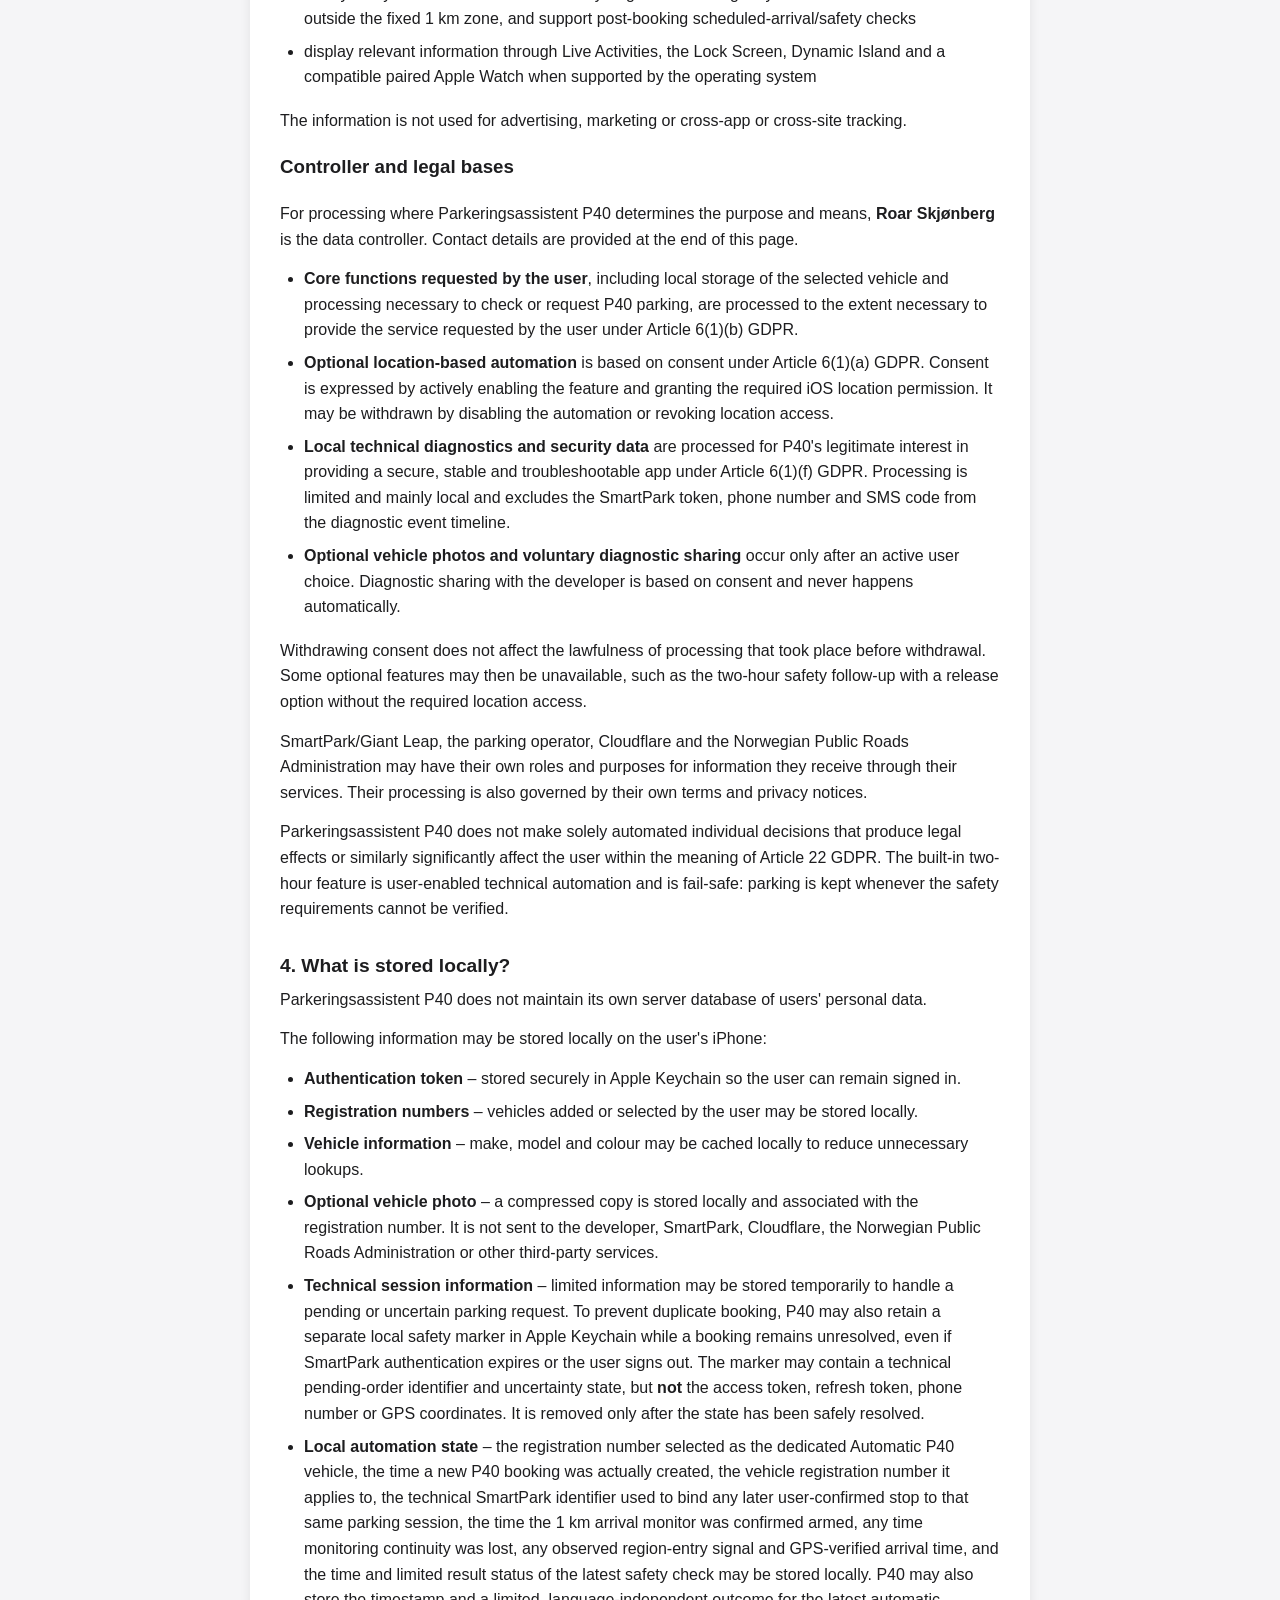
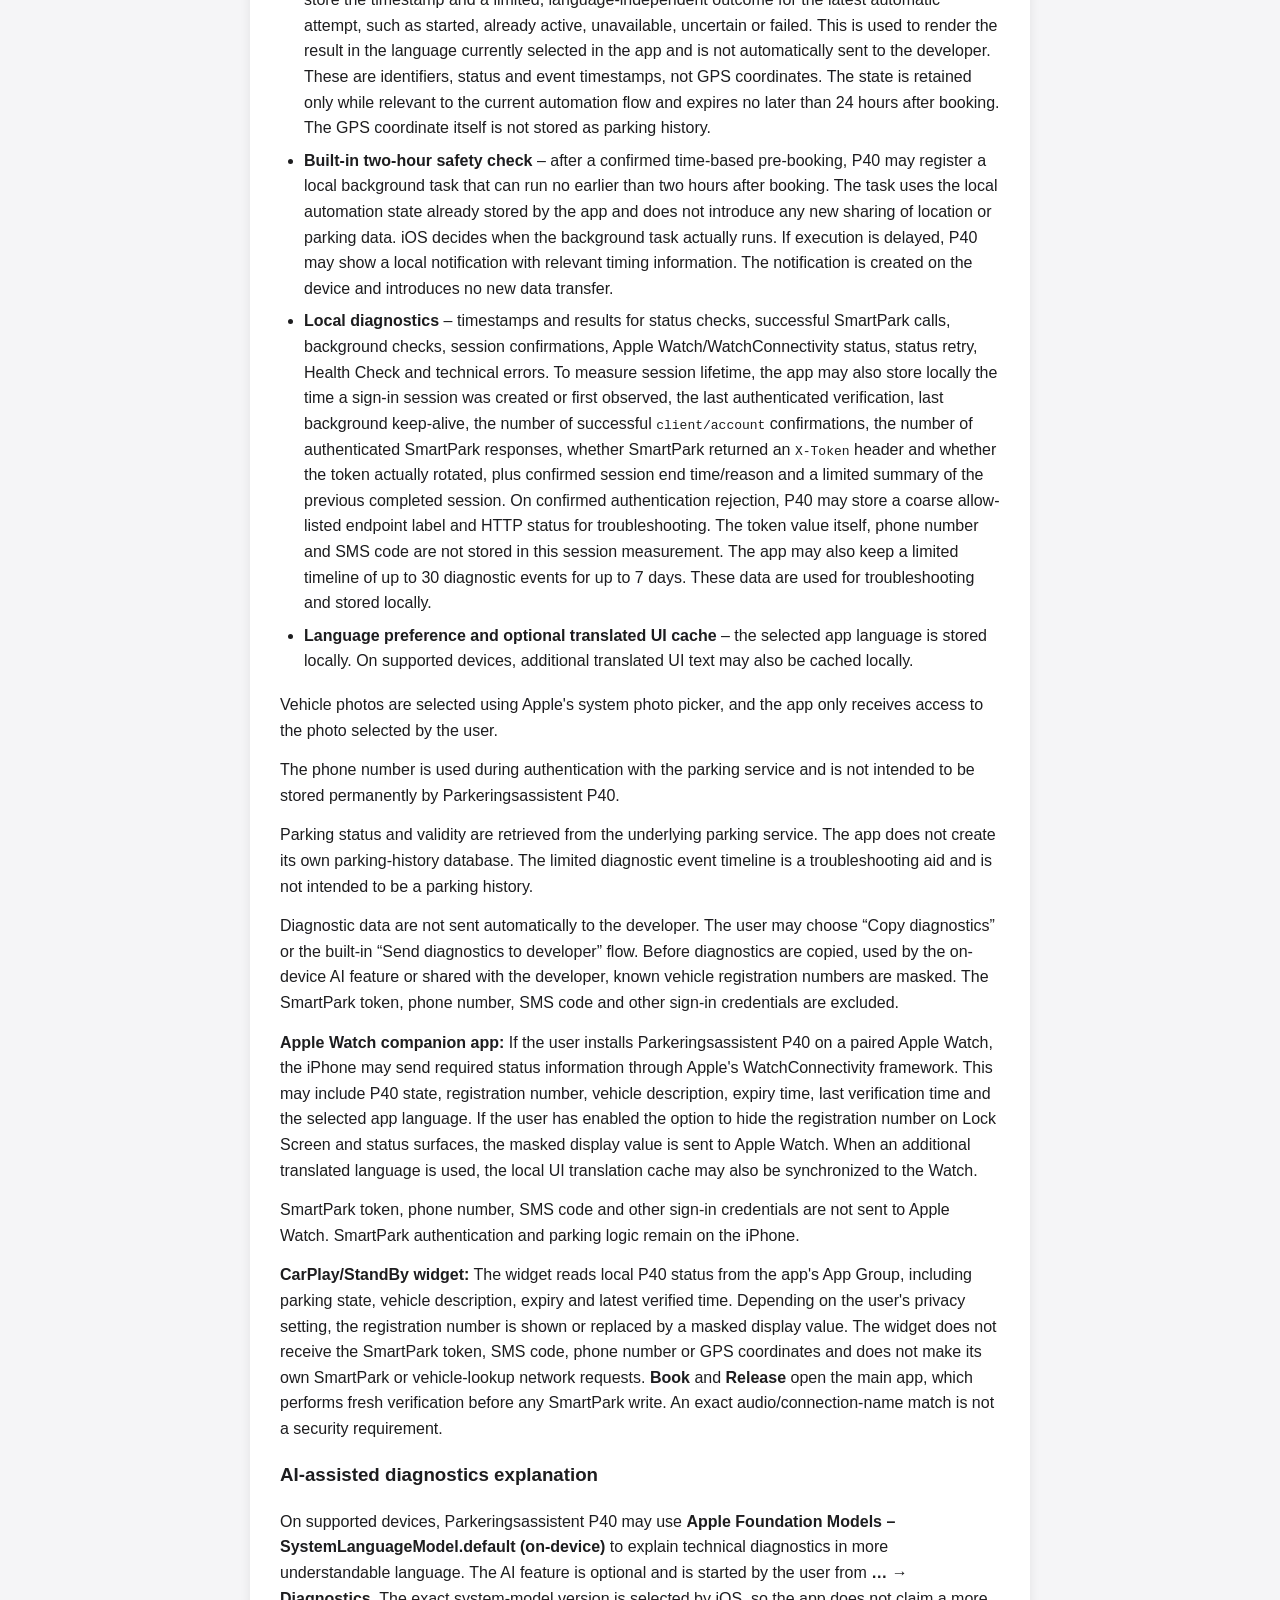
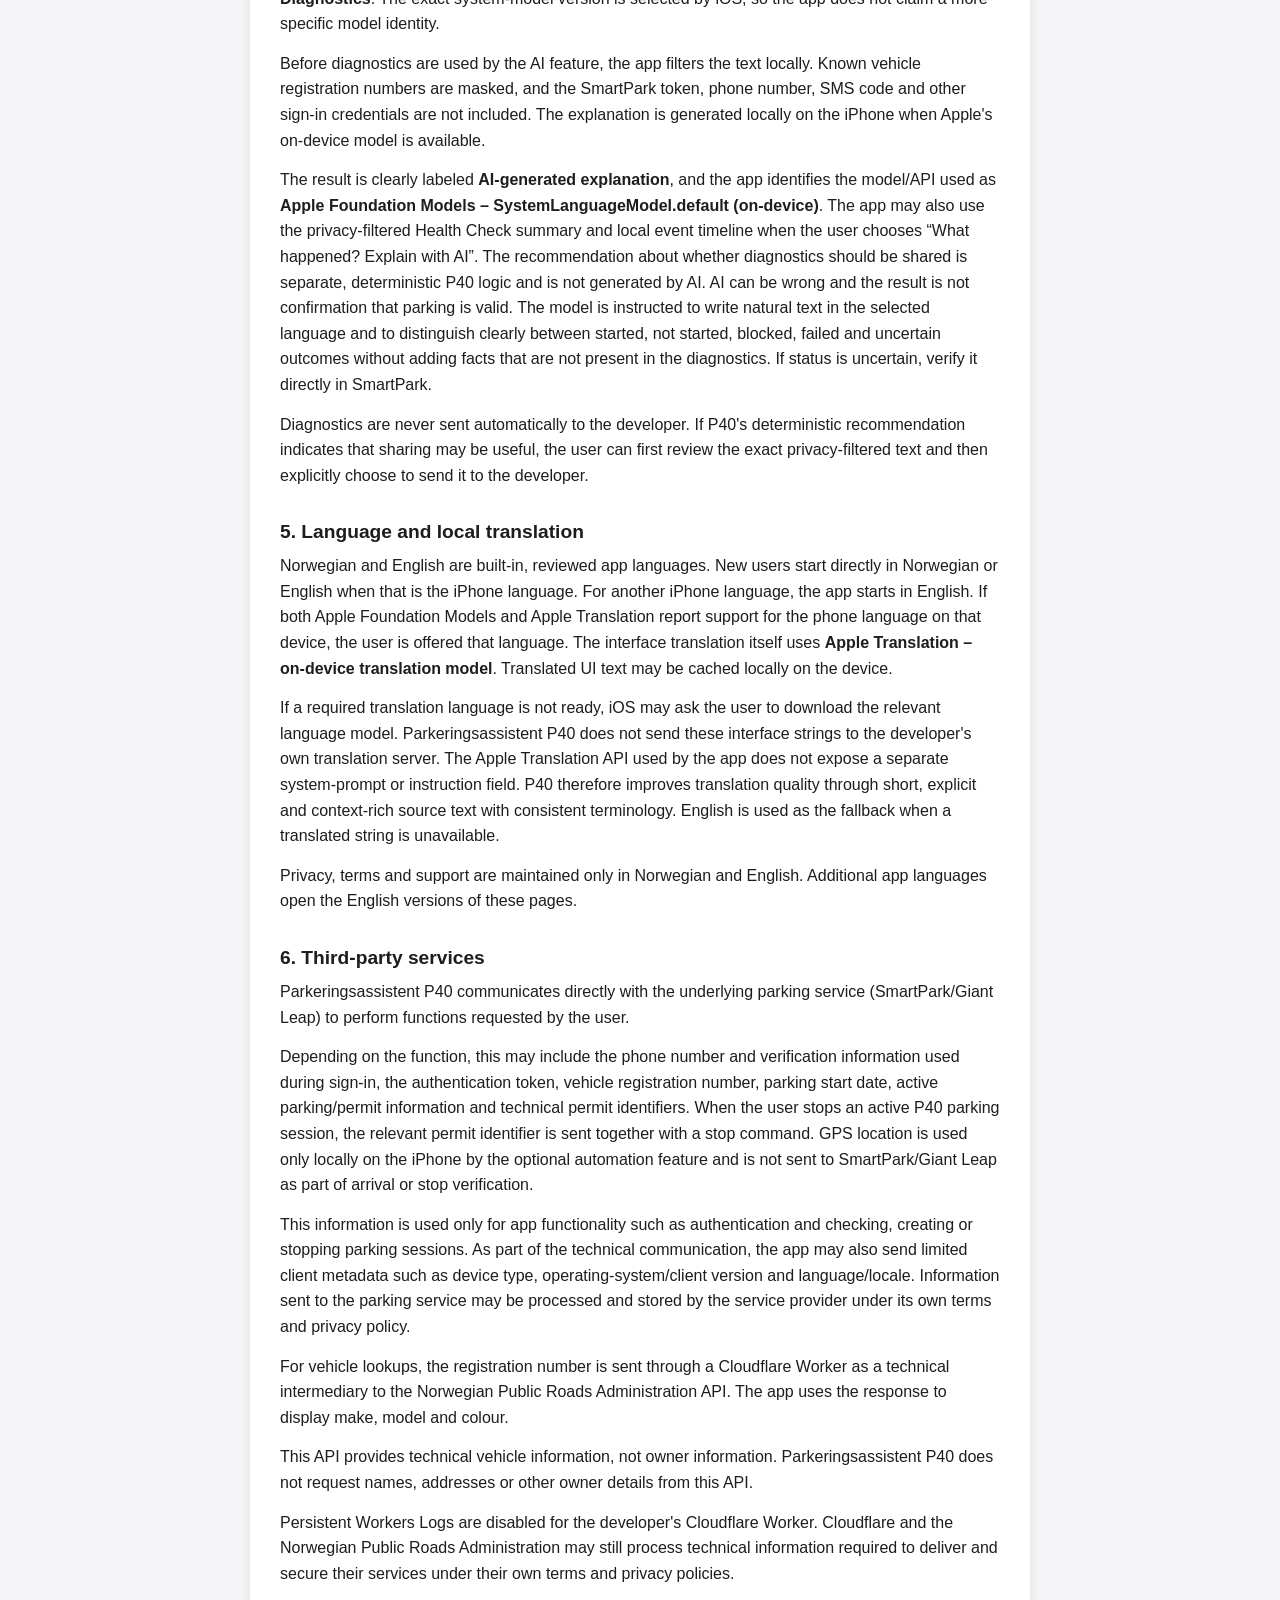
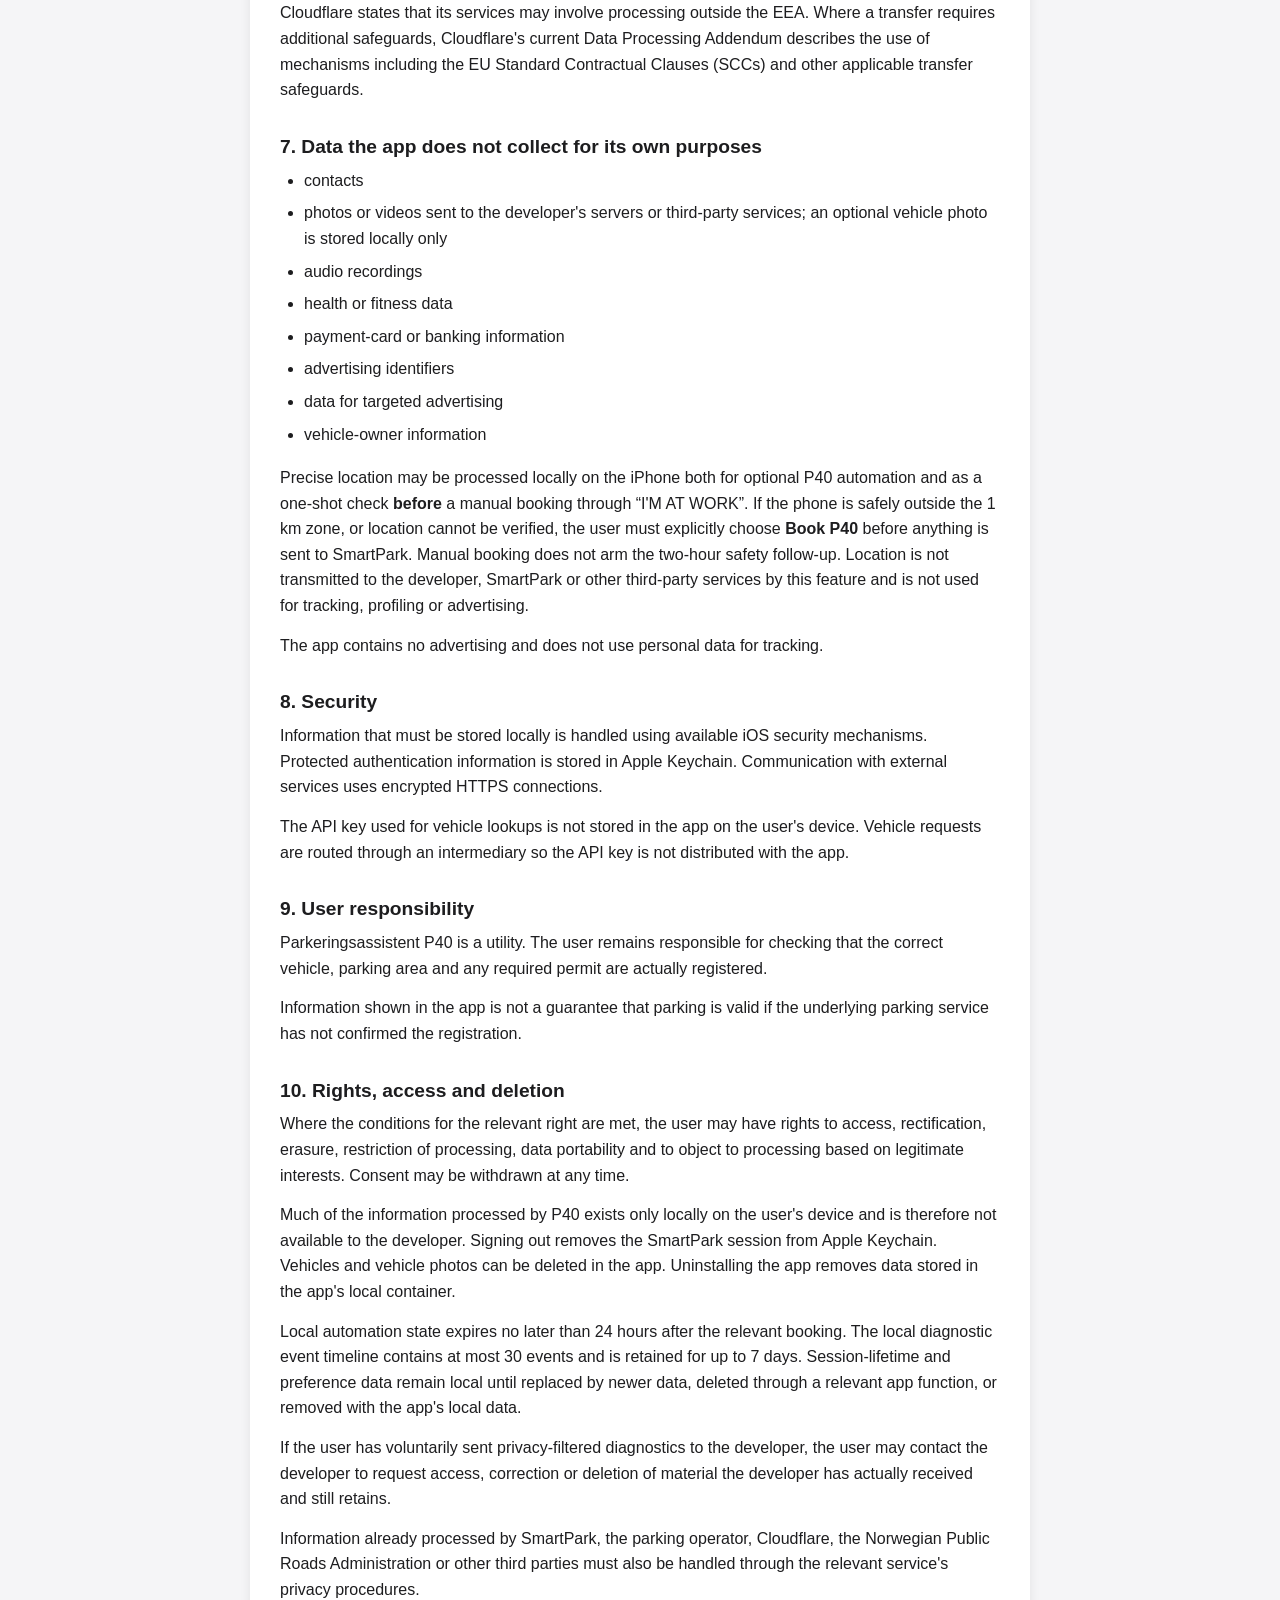
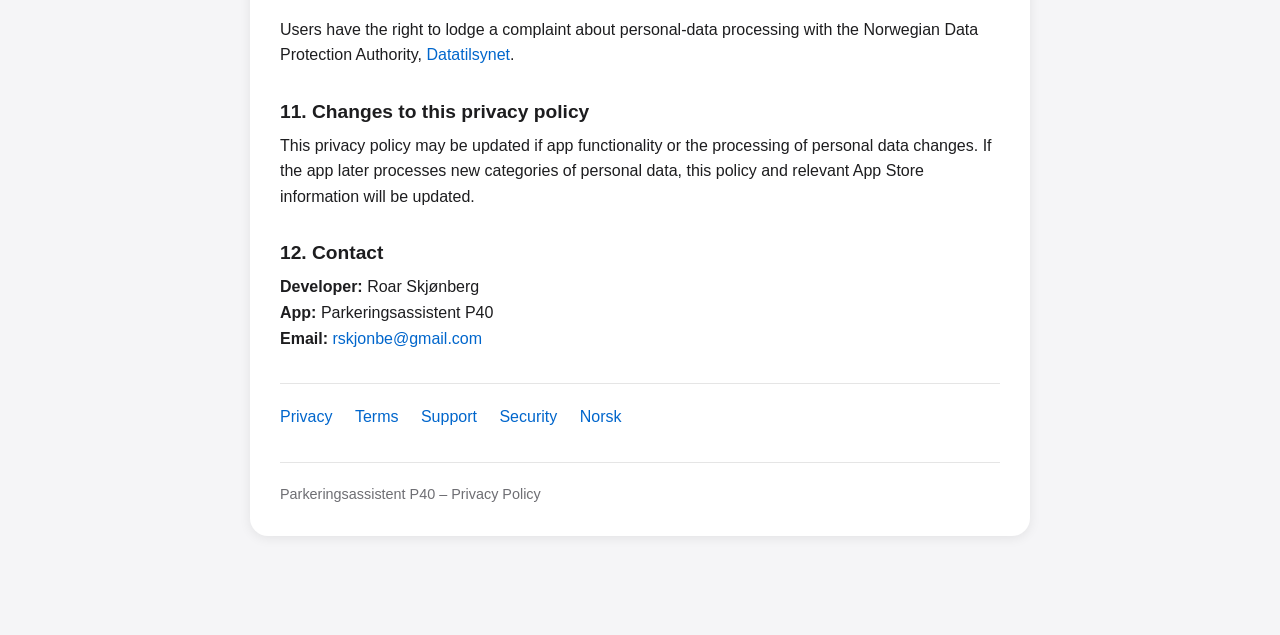
==== commit da8c7ff6: "Privacy: document Build 85 unresolved-booking guard in English" ====
--- a/en/index.html
+++ b/en/index.html
@@ -124,7 +124,7 @@
       <li><strong>Registration numbers</strong> – vehicles added or selected by the user may be stored locally.</li>
       <li><strong>Vehicle information</strong> – make, model and colour may be cached locally to reduce unnecessary lookups.</li>
       <li><strong>Optional vehicle photo</strong> – a compressed copy is stored locally and associated with the registration number. It is not sent to the developer, SmartPark, Cloudflare, the Norwegian Public Roads Administration or other third-party services.</li>
-      <li><strong>Technical session information</strong> – limited information may be stored temporarily to handle a pending or uncertain parking request. An upcoming stabilization build may keep a technical pending-order ID and an unresolved-request flag in a separate device-only Apple Keychain record even after sign-out. The purpose is to prevent a duplicate request until SmartPark confirms the outcome. This separate record contains no sign-in token, phone number, SMS code or location data and is not sent to the developer.</li>
+      <li><strong>Technical session information</strong> – limited information may be stored temporarily to handle a pending or uncertain parking request. To prevent duplicate booking, P40 may also retain a separate local safety marker in Apple Keychain while a booking remains unresolved, even if SmartPark authentication expires or the user signs out. The marker may contain a technical pending-order identifier and uncertainty state, but <strong>not</strong> the access token, refresh token, phone number or GPS coordinates. It is removed only after the state has been safely resolved.</li>
       <li><strong>Local automation state</strong> – the registration number selected as the dedicated Automatic P40 vehicle, the time a new P40 booking was actually created, the vehicle registration number it applies to, the technical SmartPark identifier used to bind any later user-confirmed stop to that same parking session, the time the 1 km arrival monitor was confirmed armed, any time monitoring continuity was lost, any observed region-entry signal and GPS-verified arrival time, and the time and limited result status of the latest safety check may be stored locally. P40 may also store the timestamp and a limited, language-independent outcome for the latest automatic attempt, such as started, already active, unavailable, uncertain or failed. This is used to render the result in the language currently selected in the app and is not automatically sent to the developer. These are identifiers, status and event timestamps, not GPS coordinates. The state is retained only while relevant to the current automation flow and expires no later than 24 hours after booking. The GPS coordinate itself is not stored as parking history.</li>
       <li>
         <strong>Built-in two-hour safety check</strong> – after a confirmed
@@ -363,13 +363,9 @@
     <p>
       Much of the information processed by P40 exists only locally on the
       user's device and is therefore not available to the developer. Signing
-      out removes SmartPark authentication credentials from Apple Keychain.
-      In an upcoming stabilization build, a separate unresolved-request
-      marker may remain after sign-out until SmartPark status safely resolves
-      the earlier request. Vehicles and vehicle photos can be deleted in the
-      app. Uninstalling the app removes its local container, but Apple Keychain
-      records may remain on the same device and should not be assumed to be
-      automatically deleted on uninstall.
+      out removes the SmartPark session from Apple Keychain. Vehicles and
+      vehicle photos can be deleted in the app. Uninstalling the app removes
+      data stored in the app's local container.
     </p>
     <p>
       Local automation state expires no later than 24 hours after the relevant
